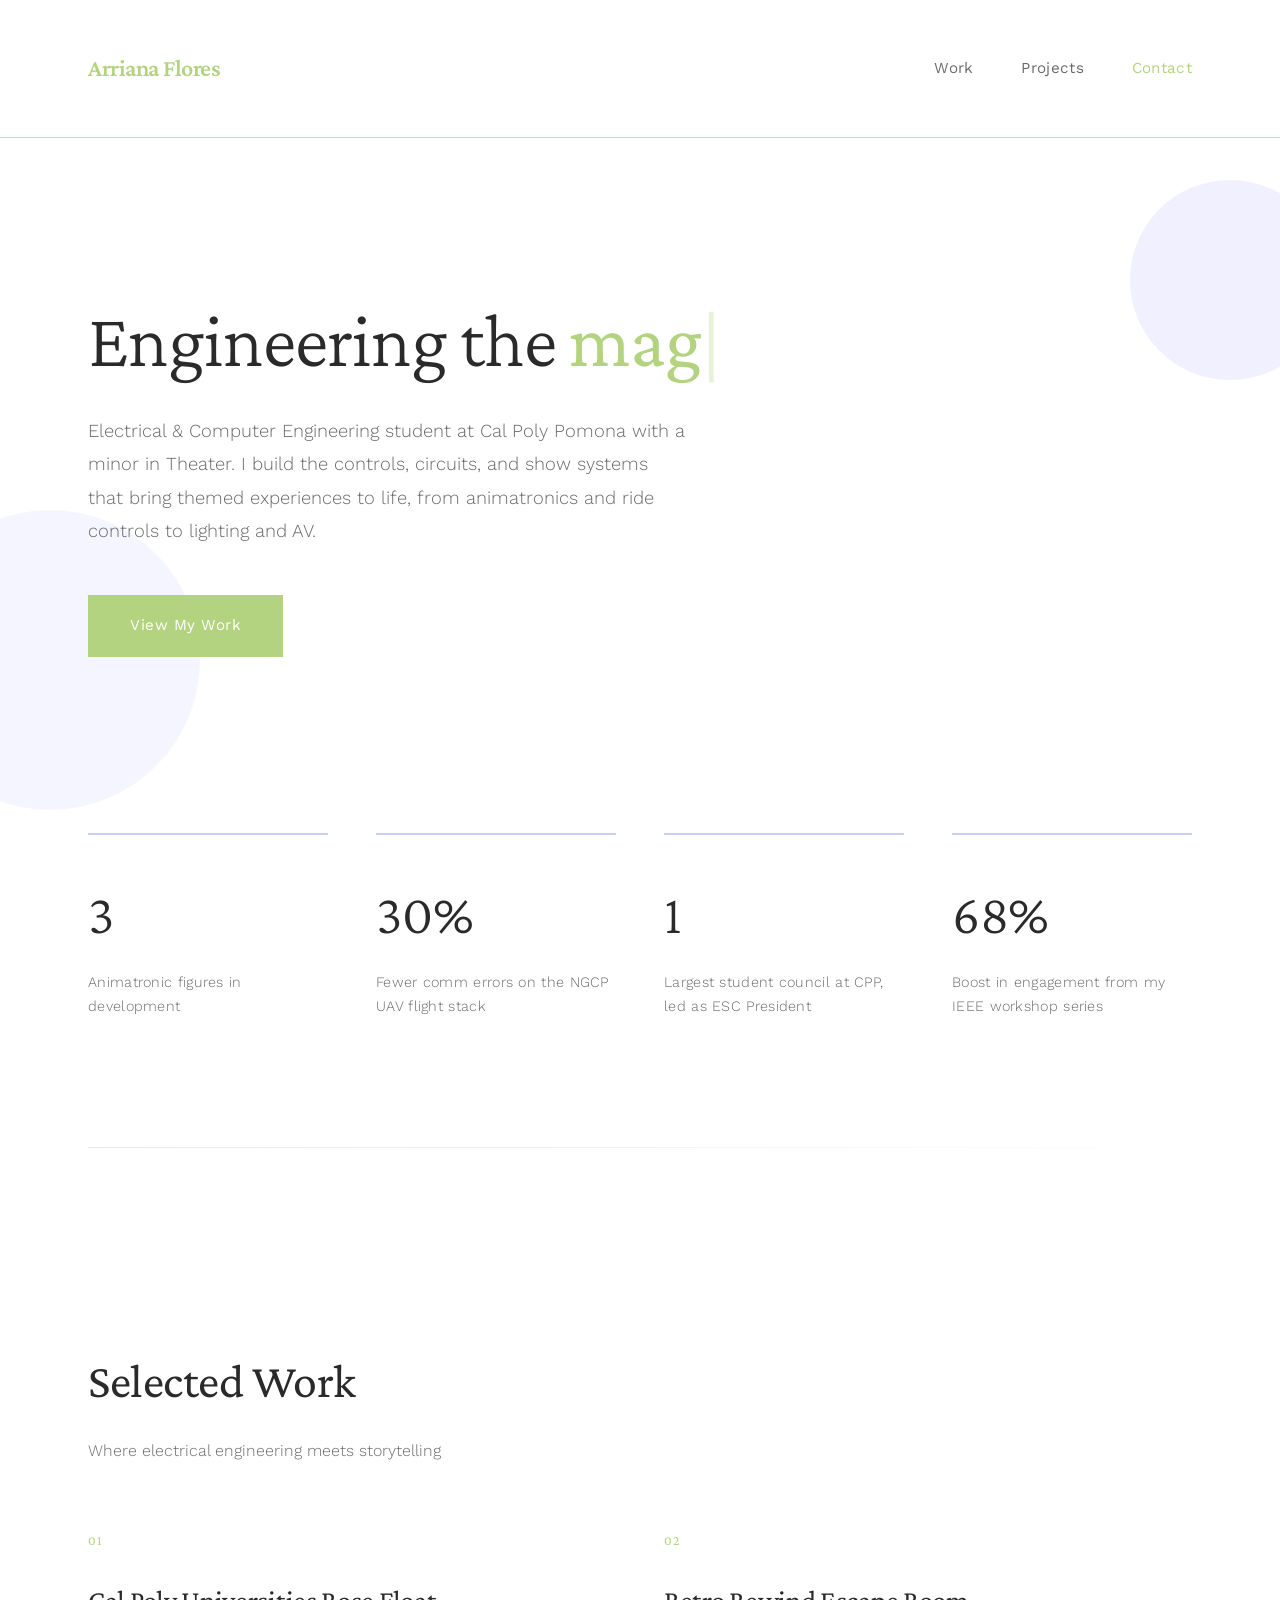
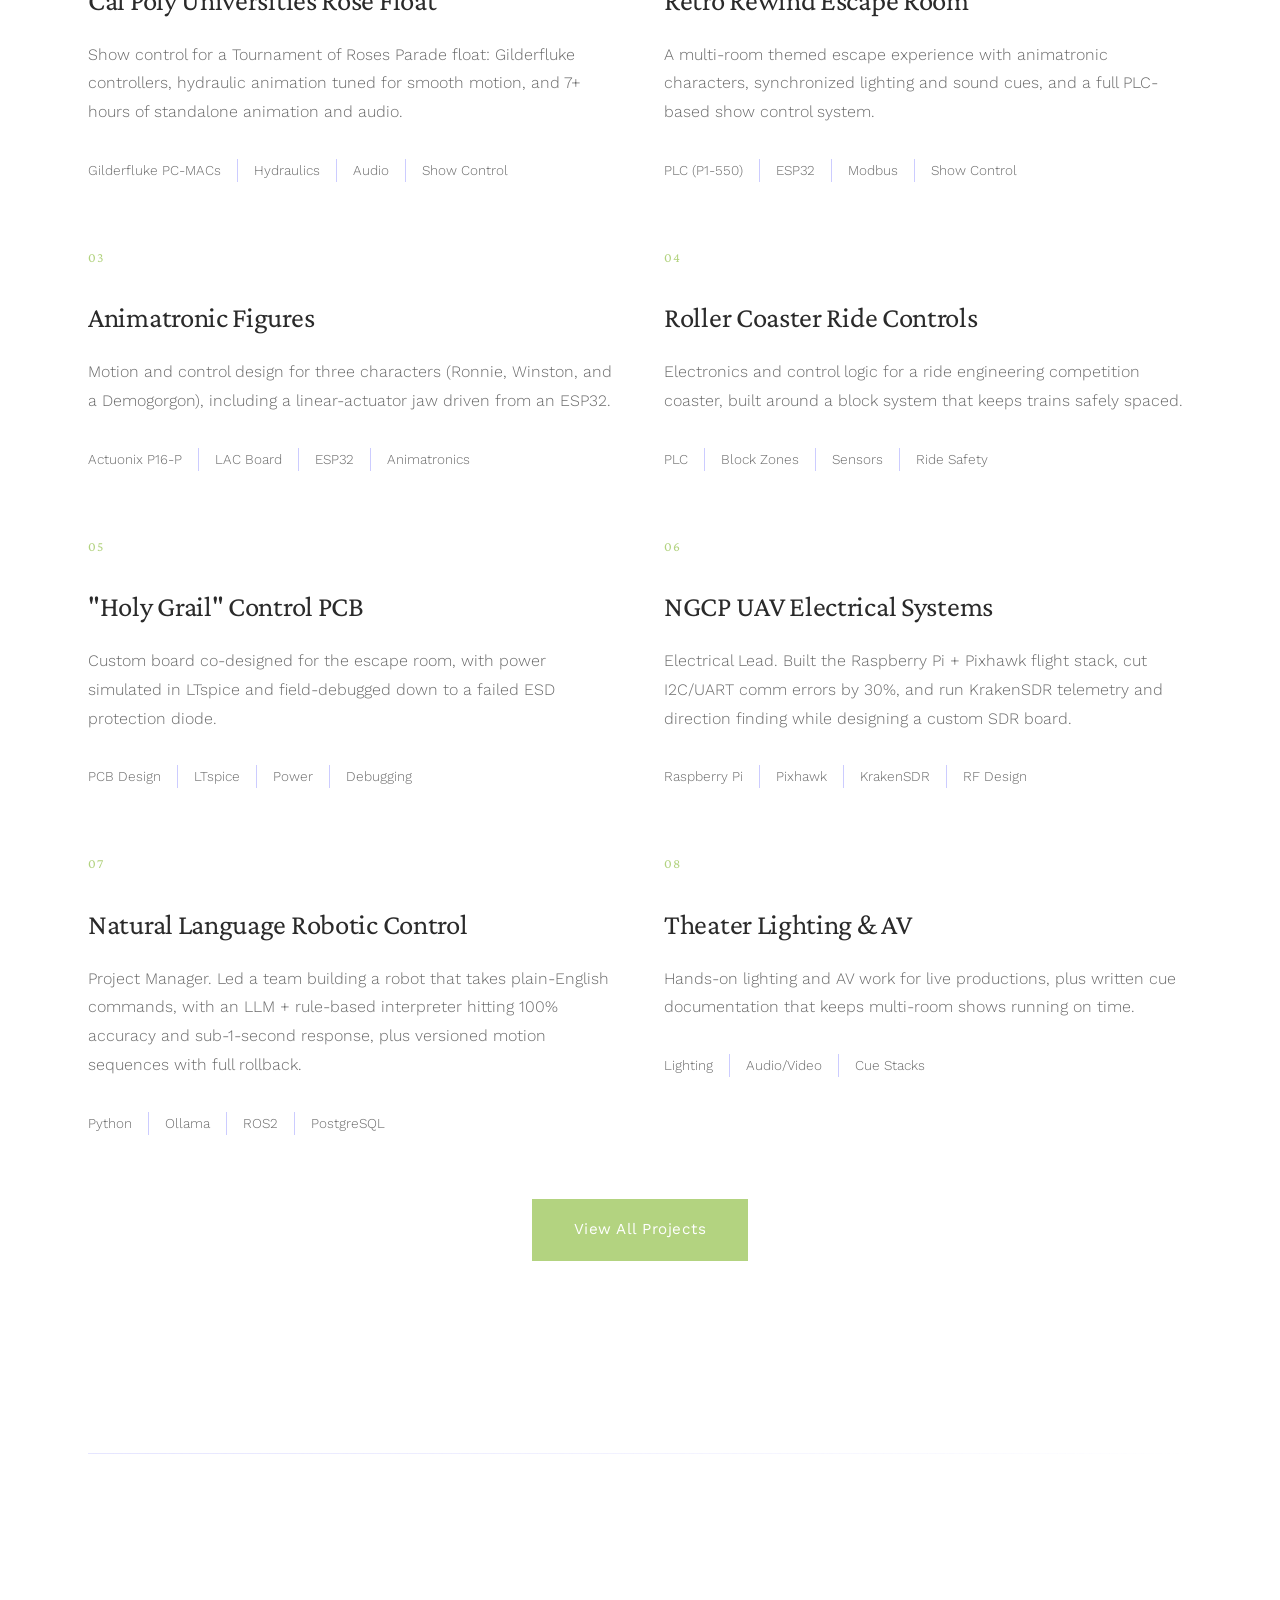
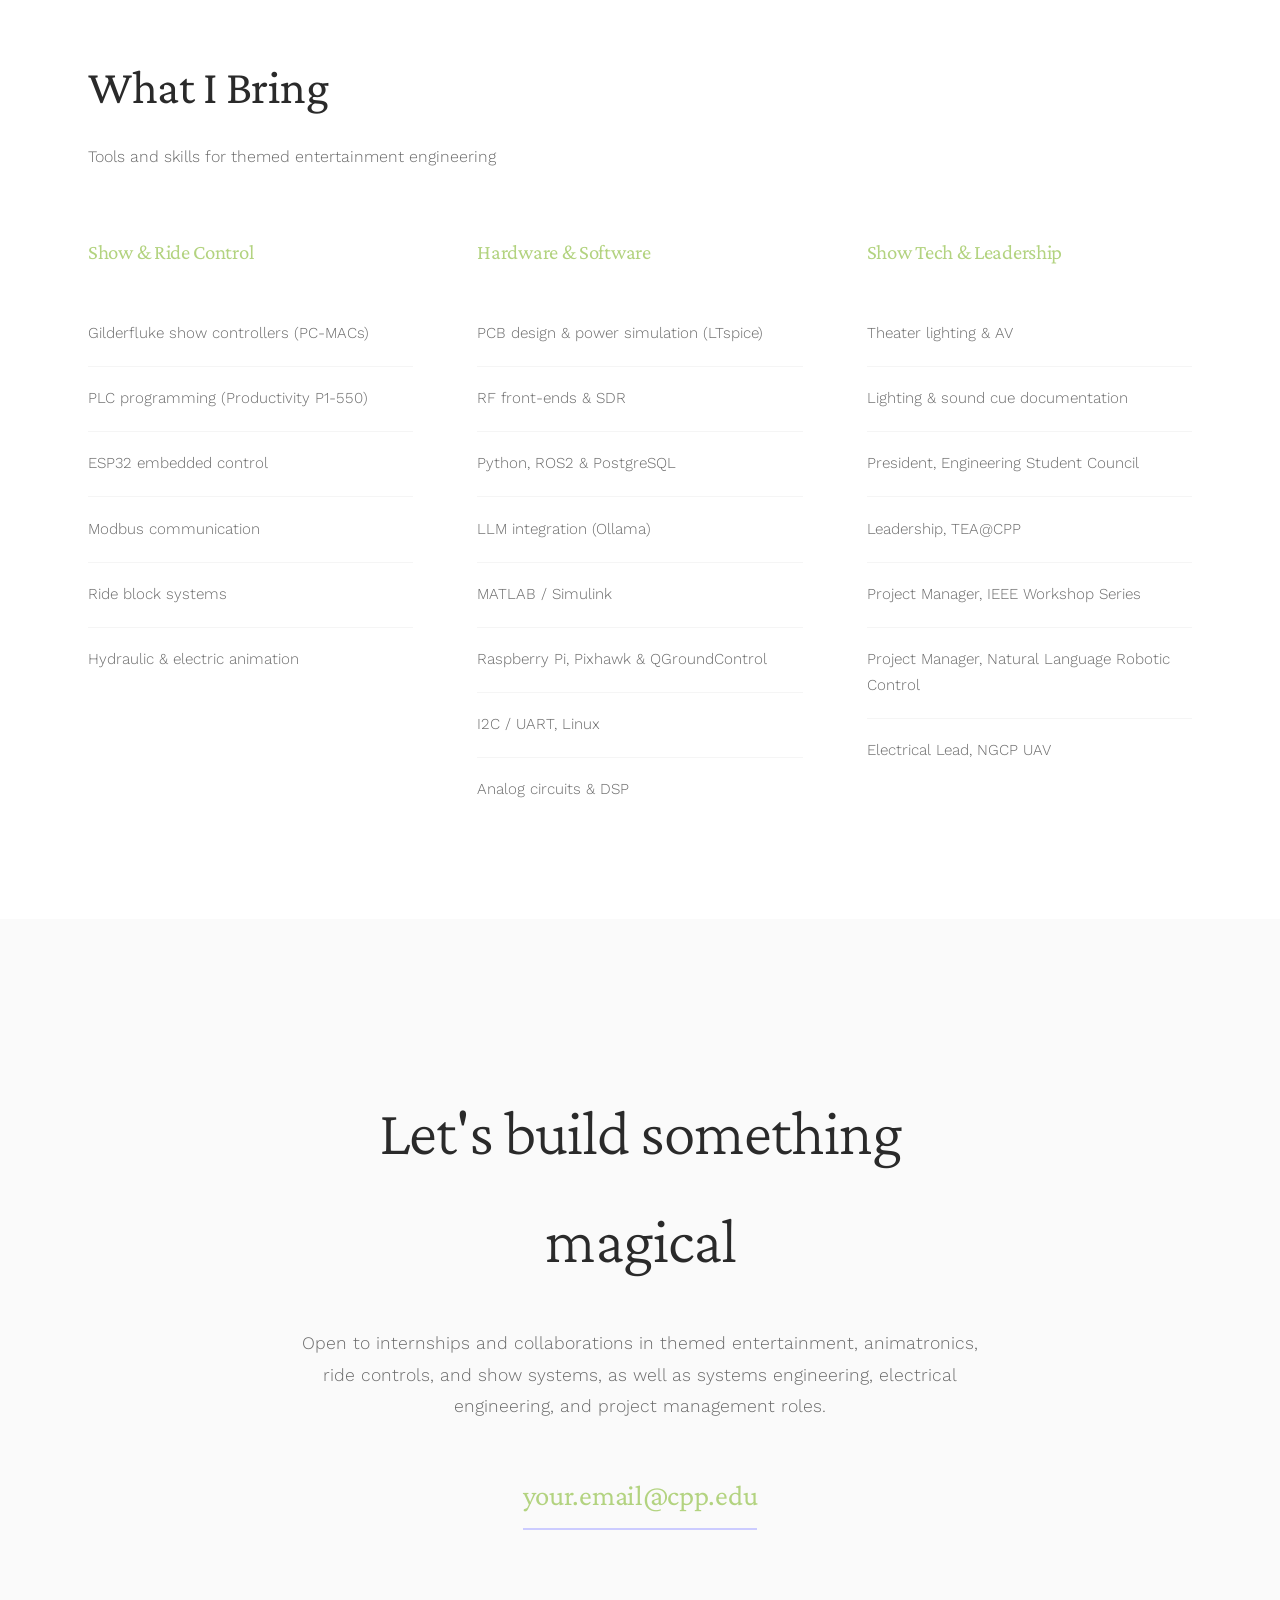
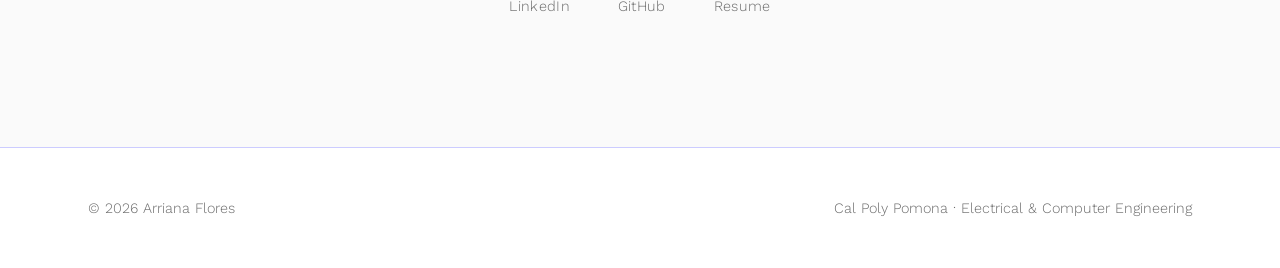
==== index.html @ 6a21db4c "Initial portfolio site" ====
<!DOCTYPE html>
<html lang="en">
<head>
    <meta charset="UTF-8">
    <meta name="viewport" content="width=device-width, initial-scale=1.0">
    <title>Arriana Flores | Themed Entertainment Engineering</title>
    <link rel="preconnect" href="https://fonts.googleapis.com">
    <link rel="preconnect" href="https://fonts.gstatic.com" crossorigin>
    <link href="https://fonts.googleapis.com/css2?family=Crimson+Pro:wght@300;400;600&family=Work+Sans:wght@300;400;500&display=swap" rel="stylesheet">
    <style>
        :root {
            --green: #B3D380;
            --periwinkle: #CCCCFF;
            --white: #FFFFFF;
            --off-white: #FAFAFA;
            --light-gray: #F5F5F5;
            --text-dark: #2A2A2A;
            --text-light: #6A6A6A;
        }

        * {
            margin: 0;
            padding: 0;
            box-sizing: border-box;
        }

        body {
            font-family: 'Work Sans', sans-serif;
            background: var(--white);
            color: var(--text-dark);
            line-height: 1.7;
            overflow-x: hidden;
        }

        .container {
            max-width: 1200px;
            margin: 0 auto;
            padding: 0 3rem;
        }

        /* Header */
        header {
            padding: 3rem 0;
            border-bottom: 1px solid var(--periwinkle);
            background: var(--white);
            position: sticky;
            top: 0;
            z-index: 100;
            animation: slideDown 0.6s ease-out;
        }

        @keyframes slideDown {
            from {
                opacity: 0;
                transform: translateY(-20px);
            }
            to {
                opacity: 1;
                transform: translateY(0);
            }
        }

        .header-content {
            display: flex;
            justify-content: space-between;
            align-items: center;
        }

        .logo {
            font-family: 'Crimson Pro', serif;
            font-size: 1.5rem;
            font-weight: 600;
            color: var(--green);
            letter-spacing: -0.5px;
        }

        nav ul {
            display: flex;
            gap: 3rem;
            list-style: none;
        }

        nav a {
            color: var(--text-light);
            text-decoration: none;
            font-size: 0.95rem;
            font-weight: 400;
            transition: color 0.3s ease;
            letter-spacing: 0.3px;
        }

        nav a:hover,
        nav a.active {
            color: var(--green);
        }

        /* Hero Section */
        .hero {
            padding: 10rem 0 8rem;
            animation: fadeIn 0.8s ease-out 0.2s backwards;
        }

        @keyframes fadeIn {
            from {
                opacity: 0;
                transform: translateY(30px);
            }
            to {
                opacity: 1;
                transform: translateY(0);
            }
        }

        .hero-content {
            max-width: 800px;
        }

        .hero h1 {
            font-family: 'Crimson Pro', serif;
            font-size: clamp(3rem, 6vw, 5rem);
            font-weight: 300;
            line-height: 1.1;
            margin-bottom: 2rem;
            color: var(--text-dark);
            letter-spacing: -1px;
        }

        .hero h1 .accent {
            color: var(--green);
            font-weight: 400;
        }

        .hero p {
            font-size: 1.15rem;
            color: var(--text-light);
            margin-bottom: 3rem;
            font-weight: 300;
            max-width: 600px;
            line-height: 1.8;
        }

        .cta-button {
            display: inline-block;
            padding: 1rem 2.5rem;
            background: var(--green);
            color: var(--white);
            text-decoration: none;
            font-size: 0.95rem;
            font-weight: 400;
            letter-spacing: 0.5px;
            transition: all 0.3s ease;
            border: 2px solid var(--green);
        }

        .cta-button:hover {
            background: var(--white);
            color: var(--green);
            transform: translateY(-2px);
        }

        /* Divider */
        .divider {
            height: 1px;
            background: linear-gradient(90deg, var(--periwinkle), transparent);
            margin: 6rem 0;
            opacity: 0.5;
        }

        /* Section */
        .section {
            padding: 6rem 0;
        }

        .section-header {
            margin-bottom: 4rem;
            opacity: 0;
            transform: translateY(20px);
            transition: all 0.6s ease;
        }

        .section-header.visible {
            opacity: 1;
            transform: translateY(0);
        }

        .section-title {
            font-family: 'Crimson Pro', serif;
            font-size: clamp(2rem, 4vw, 3rem);
            font-weight: 400;
            color: var(--text-dark);
            margin-bottom: 1rem;
            letter-spacing: -0.5px;
        }

        .section-subtitle {
            font-size: 1rem;
            color: var(--text-light);
            font-weight: 300;
        }

        /* Stats */
        .stats-grid {
            display: grid;
            grid-template-columns: repeat(auto-fit, minmax(200px, 1fr));
            gap: 3rem;
            margin-top: 3rem;
        }

        .stat-item {
            text-align: left;
            padding: 2rem 0;
            border-top: 2px solid var(--periwinkle);
            opacity: 0;
            transform: translateY(20px);
            transition: all 0.6s ease;
        }

        .stat-item.visible {
            opacity: 1;
            transform: translateY(0);
        }

        .stat-item:hover .stat-number {
            color: var(--green);
        }

        .stat-number {
            font-family: 'Crimson Pro', serif;
            font-size: 3.5rem;
            font-weight: 300;
            color: var(--text-dark);
            margin-bottom: 0.5rem;
            transition: color 0.3s ease;
        }

        .stat-label {
            font-size: 0.9rem;
            color: var(--text-light);
            font-weight: 300;
            letter-spacing: 0.3px;
        }

        /* Projects */
        .projects-grid {
            display: grid;
            grid-template-columns: repeat(auto-fit, minmax(350px, 1fr));
            gap: 4rem 3rem;
            margin-top: 4rem;
        }

        .project-card {
            opacity: 0;
            transform: translateY(20px);
            transition: all 0.6s ease;
            cursor: pointer;
        }

        .project-card.visible {
            opacity: 1;
            transform: translateY(0);
        }

        .project-number {
            font-family: 'Crimson Pro', serif;
            font-size: 0.85rem;
            color: var(--green);
            margin-bottom: 1.5rem;
            font-weight: 400;
            letter-spacing: 1px;
        }

        .project-card h3 {
            font-family: 'Crimson Pro', serif;
            font-size: 1.8rem;
            font-weight: 400;
            margin-bottom: 1rem;
            color: var(--text-dark);
            letter-spacing: -0.3px;
            transition: color 0.3s ease;
        }

        .project-card:hover h3 {
            color: var(--green);
        }

        .project-card p {
            color: var(--text-light);
            margin-bottom: 2rem;
            font-weight: 300;
            line-height: 1.8;
        }

        .tech-stack {
            display: flex;
            flex-wrap: wrap;
            gap: 1rem;
        }

        .tech-tag {
            font-size: 0.85rem;
            color: var(--text-light);
            font-weight: 300;
            padding-right: 1rem;
            border-right: 1px solid var(--periwinkle);
        }

        .tech-tag:last-child {
            border-right: none;
            padding-right: 0;
        }

        /* Skills */
        .skills-grid {
            display: grid;
            grid-template-columns: repeat(auto-fit, minmax(280px, 1fr));
            gap: 4rem;
            margin-top: 4rem;
        }

        .skill-category {
            opacity: 0;
            transform: translateY(20px);
            transition: all 0.6s ease;
        }

        .skill-category.visible {
            opacity: 1;
            transform: translateY(0);
        }

        .skill-category h3 {
            font-family: 'Crimson Pro', serif;
            font-size: 1.3rem;
            font-weight: 400;
            margin-bottom: 2rem;
            color: var(--green);
            letter-spacing: -0.3px;
        }

        .skill-list {
            list-style: none;
        }

        .skill-list li {
            padding: 1.2rem 0;
            border-bottom: 1px solid var(--light-gray);
            color: var(--text-light);
            font-weight: 300;
            font-size: 0.95rem;
            transition: all 0.3s ease;
            cursor: pointer;
        }

        .skill-list li:hover {
            color: var(--text-dark);
            padding-left: 10px;
        }

        .skill-list li:last-child {
            border-bottom: none;
        }

        /* Contact */
        .contact-section {
            padding: 10rem 0 8rem;
            background: var(--off-white);
        }

        .contact-content {
            max-width: 700px;
            margin: 0 auto;
            text-align: center;
        }

        .contact-section h2 {
            font-family: 'Crimson Pro', serif;
            font-size: clamp(2.5rem, 5vw, 4rem);
            font-weight: 300;
            margin-bottom: 2rem;
            color: var(--text-dark);
            letter-spacing: -1px;
        }

        .contact-section p {
            font-size: 1.1rem;
            color: var(--text-light);
            margin-bottom: 3rem;
            font-weight: 300;
            line-height: 1.8;
        }

        .contact-email {
            display: inline-block;
            font-family: 'Crimson Pro', serif;
            font-size: 1.8rem;
            color: var(--green);
            text-decoration: none;
            border-bottom: 2px solid var(--periwinkle);
            padding-bottom: 0.5rem;
            transition: all 0.3s ease;
            font-weight: 400;
            letter-spacing: -0.3px;
            cursor: pointer;
        }

        .contact-email:hover {
            border-bottom-color: var(--green);
        }

        .contact-links {
            margin-top: 4rem;
            display: flex;
            justify-content: center;
            gap: 3rem;
            flex-wrap: wrap;
        }

        .contact-link {
            color: var(--text-light);
            text-decoration: none;
            font-size: 0.9rem;
            transition: color 0.3s ease;
            font-weight: 300;
            letter-spacing: 0.3px;
        }

        .contact-link:hover {
            color: var(--green);
        }

        /* Footer */
        footer {
            padding: 3rem 0;
            border-top: 1px solid var(--periwinkle);
            background: var(--white);
        }

        .footer-content {
            display: flex;
            justify-content: space-between;
            align-items: center;
            font-size: 0.9rem;
            color: var(--text-light);
            font-weight: 300;
        }

        /* Accent elements */
        .accent-block {
            position: fixed;
            top: 20%;
            right: -50px;
            width: 200px;
            height: 200px;
            background: var(--periwinkle);
            opacity: 0.3;
            border-radius: 50%;
            z-index: -1;
            animation: float 6s ease-in-out infinite;
        }

        @keyframes float {
            0%, 100% {
                transform: translateY(0) scale(1);
            }
            50% {
                transform: translateY(-20px) scale(1.05);
            }
        }

        .accent-block-2 {
            position: fixed;
            bottom: 10%;
            left: -100px;
            width: 300px;
            height: 300px;
            background: var(--periwinkle);
            opacity: 0.2;
            border-radius: 50%;
            z-index: -1;
            animation: float 8s ease-in-out infinite;
            animation-delay: 1s;
        }

        /* Cursor trail */
        .cursor-trail {
            position: fixed;
            width: 8px;
            height: 8px;
            background: var(--green);
            border-radius: 50%;
            pointer-events: none;
            opacity: 0;
            z-index: 9999;
            transition: opacity 0.3s;
        }

        /* Responsive */
        @media (max-width: 768px) {
            .container {
                padding: 0 1.5rem;
            }

            .header-content {
                flex-direction: column;
                gap: 1.5rem;
                align-items: flex-start;
            }

            nav ul {
                flex-direction: column;
                gap: 1rem;
            }

            .hero {
                padding: 6rem 0 4rem;
            }

            .section {
                padding: 4rem 0;
            }

            .projects-grid {
                grid-template-columns: 1fr;
                gap: 3rem;
            }

            .stats-grid {
                gap: 2rem;
            }

            .contact-section {
                padding: 6rem 0 5rem;
            }

            .footer-content {
                flex-direction: column;
                gap: 1rem;
                text-align: center;
            }
        }
    </style>
</head>
<body>
    <div class="accent-block"></div>
    <div class="accent-block-2"></div>

    <header>
        <div class="container">
            <div class="header-content">
                <div class="logo">Arriana Flores</div>
                <nav>
                    <ul>
                        <li><a href="#work">Work</a></li>
                        <li><a href="projects.html">Projects</a></li>
                        <li><a href="#contact">Contact</a></li>
                    </ul>
                </nav>
            </div>
        </div>
    </header>

    <main>
        <section class="hero">
            <div class="container">
                <div class="hero-content">
                    <h1>Engineering the <span class="accent">magic</span> behind the show</h1>
                    <p>Electrical &amp; Computer Engineering student at Cal Poly Pomona with a minor in Theater. I build the controls, circuits, and show systems that bring themed experiences to life, from animatronics and ride controls to lighting and AV.</p>
                    <a href="#work" class="cta-button">View My Work</a>
                </div>
            </div>
        </section>

        <div class="container">
            <div class="stats-grid">
                <div class="stat-item">
                    <div class="stat-number" data-target="3">3</div>
                    <div class="stat-label">Animatronic figures in development</div>
                </div>
                <div class="stat-item">
                    <div class="stat-number" data-target="30" data-suffix="%">30%</div>
                    <div class="stat-label">Fewer comm errors on the NGCP UAV flight stack</div>
                </div>
                <div class="stat-item">
                    <div class="stat-number" data-target="1">1</div>
                    <div class="stat-label">Largest student council at CPP, led as ESC President</div>
                </div>
                <div class="stat-item">
                    <div class="stat-number" data-target="68" data-suffix="%">68%</div>
                    <div class="stat-label">Boost in engagement from my IEEE workshop series</div>
                </div>
            </div>
        </div>

        <div class="container">
            <div class="divider"></div>
        </div>

        <section id="work" class="section">
            <div class="container">
                <div class="section-header">
                    <h2 class="section-title">Selected Work</h2>
                    <p class="section-subtitle">Where electrical engineering meets storytelling</p>
                </div>

                <div class="projects-grid">
                    <div class="project-card">
                        <div class="project-number">01</div>
                        <h3>Cal Poly Universities Rose Float</h3>
                        <p>Show control for a Tournament of Roses Parade float: Gilderfluke controllers, hydraulic animation tuned for smooth motion, and 7+ hours of standalone animation and audio.</p>
                        <div class="tech-stack">
                            <span class="tech-tag">Gilderfluke PC-MACs</span>
                            <span class="tech-tag">Hydraulics</span>
                            <span class="tech-tag">Audio</span>
                            <span class="tech-tag">Show Control</span>
                        </div>
                    </div>

                    <div class="project-card">
                        <div class="project-number">02</div>
                        <h3>Retro Rewind Escape Room</h3>
                        <p>A multi-room themed escape experience with animatronic characters, synchronized lighting and sound cues, and a full PLC-based show control system.</p>
                        <div class="tech-stack">
                            <span class="tech-tag">PLC (P1-550)</span>
                            <span class="tech-tag">ESP32</span>
                            <span class="tech-tag">Modbus</span>
                            <span class="tech-tag">Show Control</span>
                        </div>
                    </div>

                    <div class="project-card">
                        <div class="project-number">03</div>
                        <h3>Animatronic Figures</h3>
                        <p>Motion and control design for three characters (Ronnie, Winston, and a Demogorgon), including a linear-actuator jaw driven from an ESP32.</p>
                        <div class="tech-stack">
                            <span class="tech-tag">Actuonix P16-P</span>
                            <span class="tech-tag">LAC Board</span>
                            <span class="tech-tag">ESP32</span>
                            <span class="tech-tag">Animatronics</span>
                        </div>
                    </div>

                    <div class="project-card">
                        <div class="project-number">04</div>
                        <h3>Roller Coaster Ride Controls</h3>
                        <p>Electronics and control logic for a ride engineering competition coaster, built around a block system that keeps trains safely spaced.</p>
                        <div class="tech-stack">
                            <span class="tech-tag">PLC</span>
                            <span class="tech-tag">Block Zones</span>
                            <span class="tech-tag">Sensors</span>
                            <span class="tech-tag">Ride Safety</span>
                        </div>
                    </div>

                    <div class="project-card">
                        <div class="project-number">05</div>
                        <h3>"Holy Grail" Control PCB</h3>
                        <p>Custom board co-designed for the escape room, with power simulated in LTspice and field-debugged down to a failed ESD protection diode.</p>
                        <div class="tech-stack">
                            <span class="tech-tag">PCB Design</span>
                            <span class="tech-tag">LTspice</span>
                            <span class="tech-tag">Power</span>
                            <span class="tech-tag">Debugging</span>
                        </div>
                    </div>

                    <div class="project-card">
                        <div class="project-number">06</div>
                        <h3>NGCP UAV Electrical Systems</h3>
                        <p>Electrical Lead. Built the Raspberry Pi + Pixhawk flight stack, cut I2C/UART comm errors by 30%, and run KrakenSDR telemetry and direction finding while designing a custom SDR board.</p>
                        <div class="tech-stack">
                            <span class="tech-tag">Raspberry Pi</span>
                            <span class="tech-tag">Pixhawk</span>
                            <span class="tech-tag">KrakenSDR</span>
                            <span class="tech-tag">RF Design</span>
                        </div>
                    </div>

                    <div class="project-card">
                        <div class="project-number">07</div>
                        <h3>Natural Language Robotic Control</h3>
                        <p>Project Manager. Led a team building a robot that takes plain-English commands, with an LLM + rule-based interpreter hitting 100% accuracy and sub-1-second response, plus versioned motion sequences with full rollback.</p>
                        <div class="tech-stack">
                            <span class="tech-tag">Python</span>
                            <span class="tech-tag">Ollama</span>
                            <span class="tech-tag">ROS2</span>
                            <span class="tech-tag">PostgreSQL</span>
                        </div>
                    </div>

                    <div class="project-card">
                        <div class="project-number">08</div>
                        <h3>Theater Lighting &amp; AV</h3>
                        <p>Hands-on lighting and AV work for live productions, plus written cue documentation that keeps multi-room shows running on time.</p>
                        <div class="tech-stack">
                            <span class="tech-tag">Lighting</span>
                            <span class="tech-tag">Audio/Video</span>
                            <span class="tech-tag">Cue Stacks</span>
                        </div>
                    </div>
                </div>

                <div style="text-align: center; margin-top: 4rem;">
                    <a href="projects.html" class="cta-button">View All Projects</a>
                </div>
            </div>
        </section>

        <div class="container">
            <div class="divider"></div>
        </div>

        <section id="expertise" class="section">
            <div class="container">
                <div class="section-header">
                    <h2 class="section-title">What I Bring</h2>
                    <p class="section-subtitle">Tools and skills for themed entertainment engineering</p>
                </div>

                <div class="skills-grid">
                    <div class="skill-category">
                        <h3>Show &amp; Ride Control</h3>
                        <ul class="skill-list">
                            <li>Gilderfluke show controllers (PC-MACs)</li>
                            <li>PLC programming (Productivity P1-550)</li>
                            <li>ESP32 embedded control</li>
                            <li>Modbus communication</li>
                            <li>Ride block systems</li>
                            <li>Hydraulic &amp; electric animation</li>
                        </ul>
                    </div>

                    <div class="skill-category">
                        <h3>Hardware &amp; Software</h3>
                        <ul class="skill-list">
                            <li>PCB design &amp; power simulation (LTspice)</li>
                            <li>RF front-ends &amp; SDR</li>
                            <li>Python, ROS2 &amp; PostgreSQL</li>
                            <li>LLM integration (Ollama)</li>
                            <li>MATLAB / Simulink</li>
                            <li>Raspberry Pi, Pixhawk &amp; QGroundControl</li>
                            <li>I2C / UART, Linux</li>
                            <li>Analog circuits &amp; DSP</li>
                        </ul>
                    </div>

                    <div class="skill-category">
                        <h3>Show Tech &amp; Leadership</h3>
                        <ul class="skill-list">
                            <li>Theater lighting &amp; AV</li>
                            <li>Lighting &amp; sound cue documentation</li>
                            <li>President, Engineering Student Council</li>
                            <li>Leadership, TEA@CPP</li>
                            <li>Project Manager, IEEE Workshop Series</li>
                            <li>Project Manager, Natural Language Robotic Control</li>
                            <li>Electrical Lead, NGCP UAV</li>
                        </ul>
                    </div>
                </div>
            </div>
        </section>

        <section id="contact" class="contact-section">
            <div class="contact-content">
                <h2>Let's build something magical</h2>
                <p>Open to internships and collaborations in themed entertainment, animatronics, ride controls, and show systems, as well as systems engineering, electrical engineering, and project management roles.</p>
                <a href="mailto:your.email@cpp.edu" class="contact-email">your.email@cpp.edu</a>
                <div class="contact-links">
                    <a href="https://linkedin.com/in/yourusername" class="contact-link">LinkedIn</a>
                    <a href="https://github.com/yourusername" class="contact-link">GitHub</a>
                    <a href="#" class="contact-link">Resume</a>
                </div>
            </div>
        </section>
    </main>

    <footer>
        <div class="container">
            <div class="footer-content">
                <p>© 2026 Arriana Flores</p>
                <p>Cal Poly Pomona · Electrical &amp; Computer Engineering</p>
            </div>
        </div>
    </footer>

    <script>
        // ========== SMOOTH SCROLLING ==========
        const navLinks = document.querySelectorAll('nav a');

        document.querySelectorAll('a[href^="#"]').forEach(anchor => {
            anchor.addEventListener('click', function (e) {
                const target = document.querySelector(this.getAttribute('href'));
                if (target) {
                    e.preventDefault();
                    target.scrollIntoView({ behavior: 'smooth', block: 'start' });
                }
            });
        });

        // ========== ACTIVE SECTION HIGHLIGHTING ==========
        const sections = document.querySelectorAll('section[id]');

        const highlightNav = () => {
            const scrollY = window.pageYOffset;
            sections.forEach(section => {
                const sectionTop = section.offsetTop - 200;
                const sectionId = section.getAttribute('id');
                if (scrollY > sectionTop && scrollY <= sectionTop + section.offsetHeight) {
                    navLinks.forEach(link => {
                        link.classList.toggle('active', link.getAttribute('href') === `#${sectionId}`);
                    });
                }
            });
        };

        window.addEventListener('scroll', highlightNav);

        // ========== SCROLL ANIMATIONS ==========
        const observer = new IntersectionObserver((entries) => {
            entries.forEach(entry => {
                if (entry.isIntersecting) entry.target.classList.add('visible');
            });
        }, { threshold: 0.1, rootMargin: '0px 0px -50px 0px' });

        document.querySelectorAll('.section-header, .stat-item, .project-card, .skill-category').forEach(el => {
            observer.observe(el);
        });

        // ========== ANIMATED COUNTERS ==========
        const animateCounter = (element, target, duration = 1500) => {
            const suffix = element.getAttribute('data-suffix') || '';
            const start = performance.now();
            const step = (now) => {
                const progress = Math.min((now - start) / duration, 1);
                element.textContent = Math.floor(progress * target) + suffix;
                if (progress < 1) requestAnimationFrame(step);
                else element.textContent = target + suffix;
            };
            requestAnimationFrame(step);
        };

        const statsObserver = new IntersectionObserver((entries) => {
            entries.forEach(entry => {
                if (entry.isIntersecting && !entry.target.classList.contains('counted')) {
                    entry.target.classList.add('counted');
                    const number = entry.target.querySelector('.stat-number');
                    animateCounter(number, parseInt(number.getAttribute('data-target')));
                }
            });
        }, { threshold: 0.5 });

        document.querySelectorAll('.stat-item').forEach(stat => statsObserver.observe(stat));

        // ========== PARALLAX BACKGROUND CIRCLES ==========
        let ticking = false;
        window.addEventListener('scroll', () => {
            if (!ticking) {
                window.requestAnimationFrame(() => {
                    const scrolled = window.pageYOffset;
                    const accent1 = document.querySelector('.accent-block');
                    const accent2 = document.querySelector('.accent-block-2');
                    if (accent1) accent1.style.transform = `translateY(${scrolled * 0.3}px)`;
                    if (accent2) accent2.style.transform = `translateY(${-scrolled * 0.2}px)`;
                    ticking = false;
                });
                ticking = true;
            }
        });

        // ========== PROJECT CARD 3D TILT ==========
        document.querySelectorAll('.project-card').forEach(card => {
            card.addEventListener('mousemove', function (e) {
                const rect = this.getBoundingClientRect();
                const rotateX = (e.clientY - rect.top - rect.height / 2) / 20;
                const rotateY = (rect.width / 2 - (e.clientX - rect.left)) / 20;
                this.style.transform = `perspective(1000px) rotateX(${rotateX}deg) rotateY(${rotateY}deg) scale(1.02)`;
            });
            card.addEventListener('mouseleave', function () {
                this.style.transform = 'perspective(1000px) rotateX(0) rotateY(0) scale(1)';
            });
        });

        // ========== CURSOR TRAIL ==========
        const trails = [];
        const maxTrails = 10;

        for (let i = 0; i < maxTrails; i++) {
            const trail = document.createElement('div');
            trail.className = 'cursor-trail';
            document.body.appendChild(trail);
            trails.push(trail);
        }

        let currentTrail = 0;

        document.addEventListener('mousemove', (e) => {
            const trail = trails[currentTrail];
            trail.style.left = e.clientX - 4 + 'px';
            trail.style.top = e.clientY - 4 + 'px';
            trail.style.opacity = '0.6';
            setTimeout(() => { trail.style.opacity = '0'; }, 300);
            currentTrail = (currentTrail + 1) % maxTrails;
        });

        // ========== COPY EMAIL ==========
        const emailLink = document.querySelector('.contact-email');
        emailLink.addEventListener('click', (e) => {
            e.preventDefault();
            const email = emailLink.textContent;
            navigator.clipboard.writeText(email).then(() => {
                emailLink.textContent = 'Copied to clipboard!';
                setTimeout(() => { emailLink.textContent = email; }, 2000);
            }).catch(() => { window.location.href = 'mailto:' + email; });
        });

        // ========== TYPING EFFECT ==========
        const heroTitle = document.querySelector('.hero h1');
        const originalHTML = heroTitle.innerHTML;
        heroTitle.innerHTML = '';

        let charIndex = 0;
        let htmlBuffer = '';

        const typeWriter = () => {
            if (charIndex < originalHTML.length) {
                const char = originalHTML.charAt(charIndex);
                if (char === '<') {
                    const closeTag = originalHTML.indexOf('>', charIndex);
                    htmlBuffer += originalHTML.substring(charIndex, closeTag + 1);
                    charIndex = closeTag + 1;
                } else if (char === '&') {
                    const semi = originalHTML.indexOf(';', charIndex);
                    htmlBuffer += originalHTML.substring(charIndex, semi + 1);
                    charIndex = semi + 1;
                } else {
                    htmlBuffer += char;
                    charIndex++;
                }
                heroTitle.innerHTML = htmlBuffer + '<span style="opacity: 0.3;">|</span>';
                setTimeout(typeWriter, 50);
            } else {
                heroTitle.innerHTML = originalHTML;
            }
        };

        setTimeout(typeWriter, 800);
    </script>
</body>
</html>
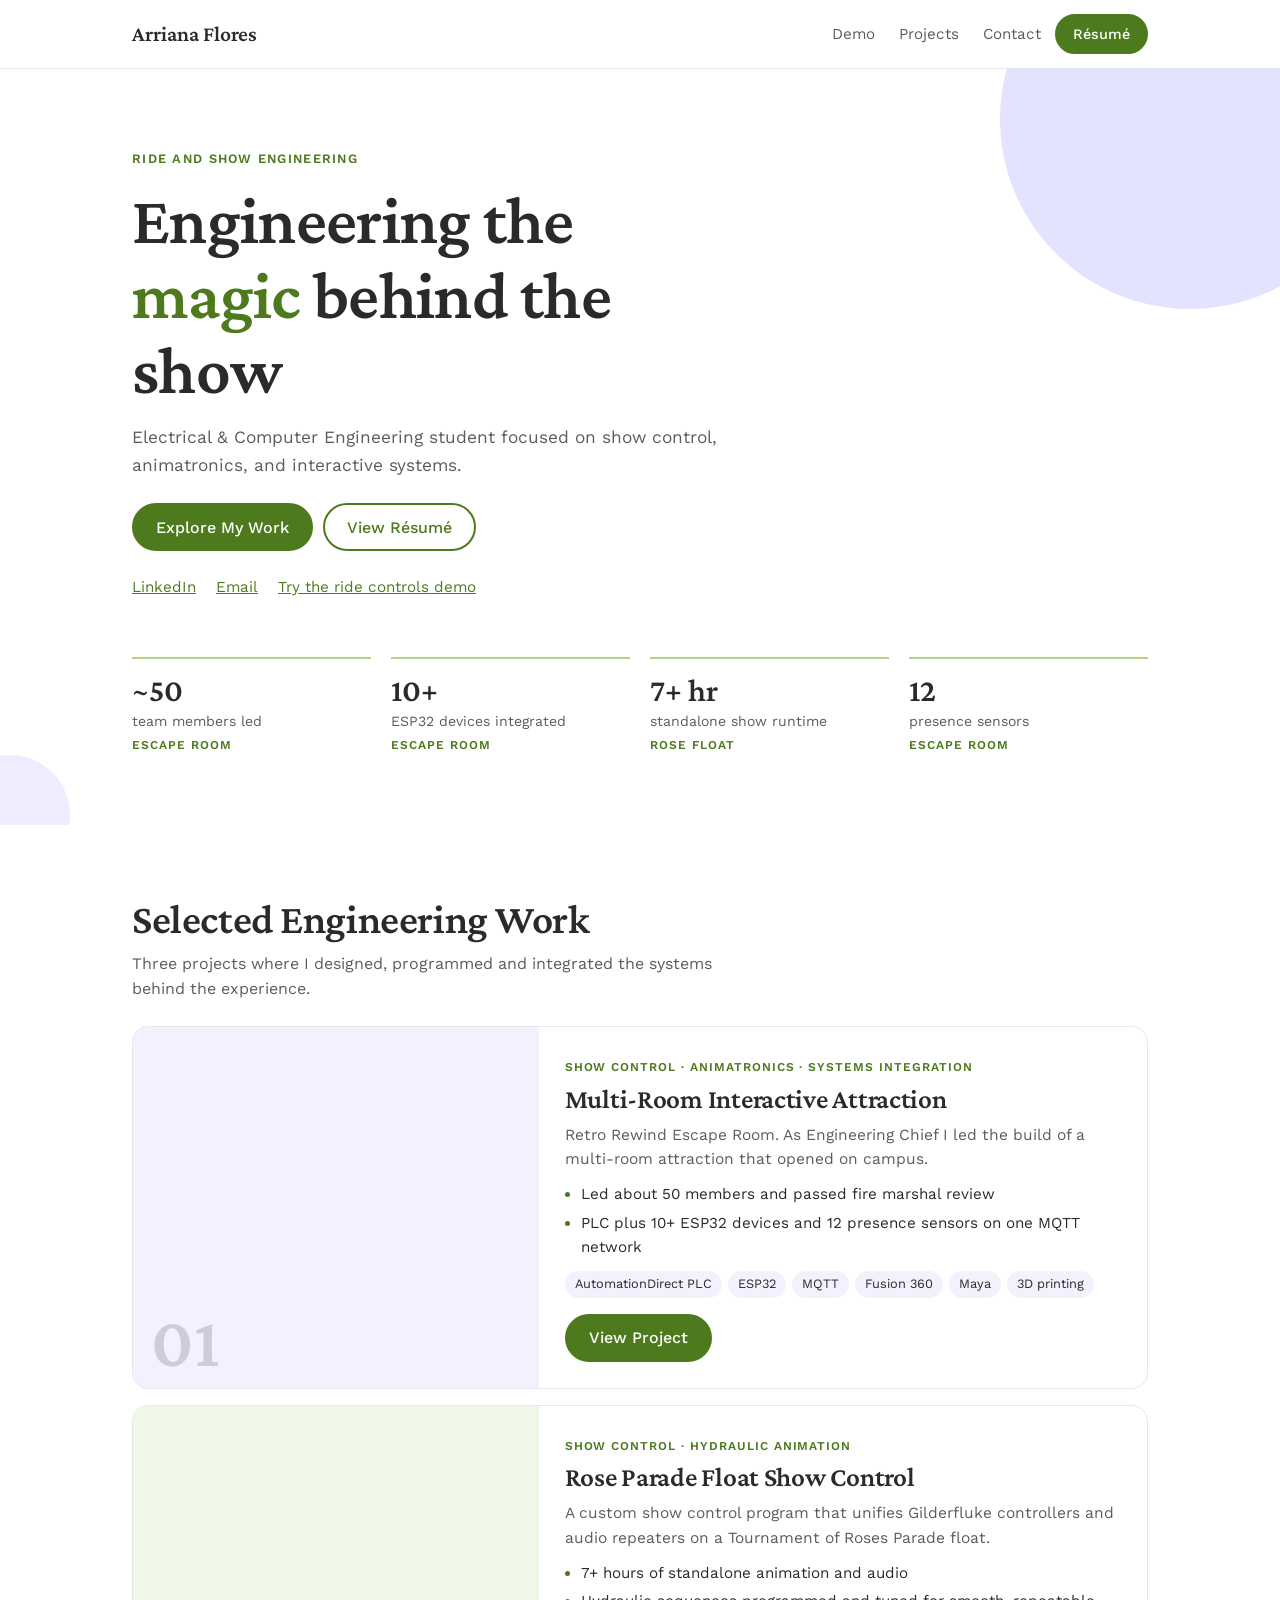
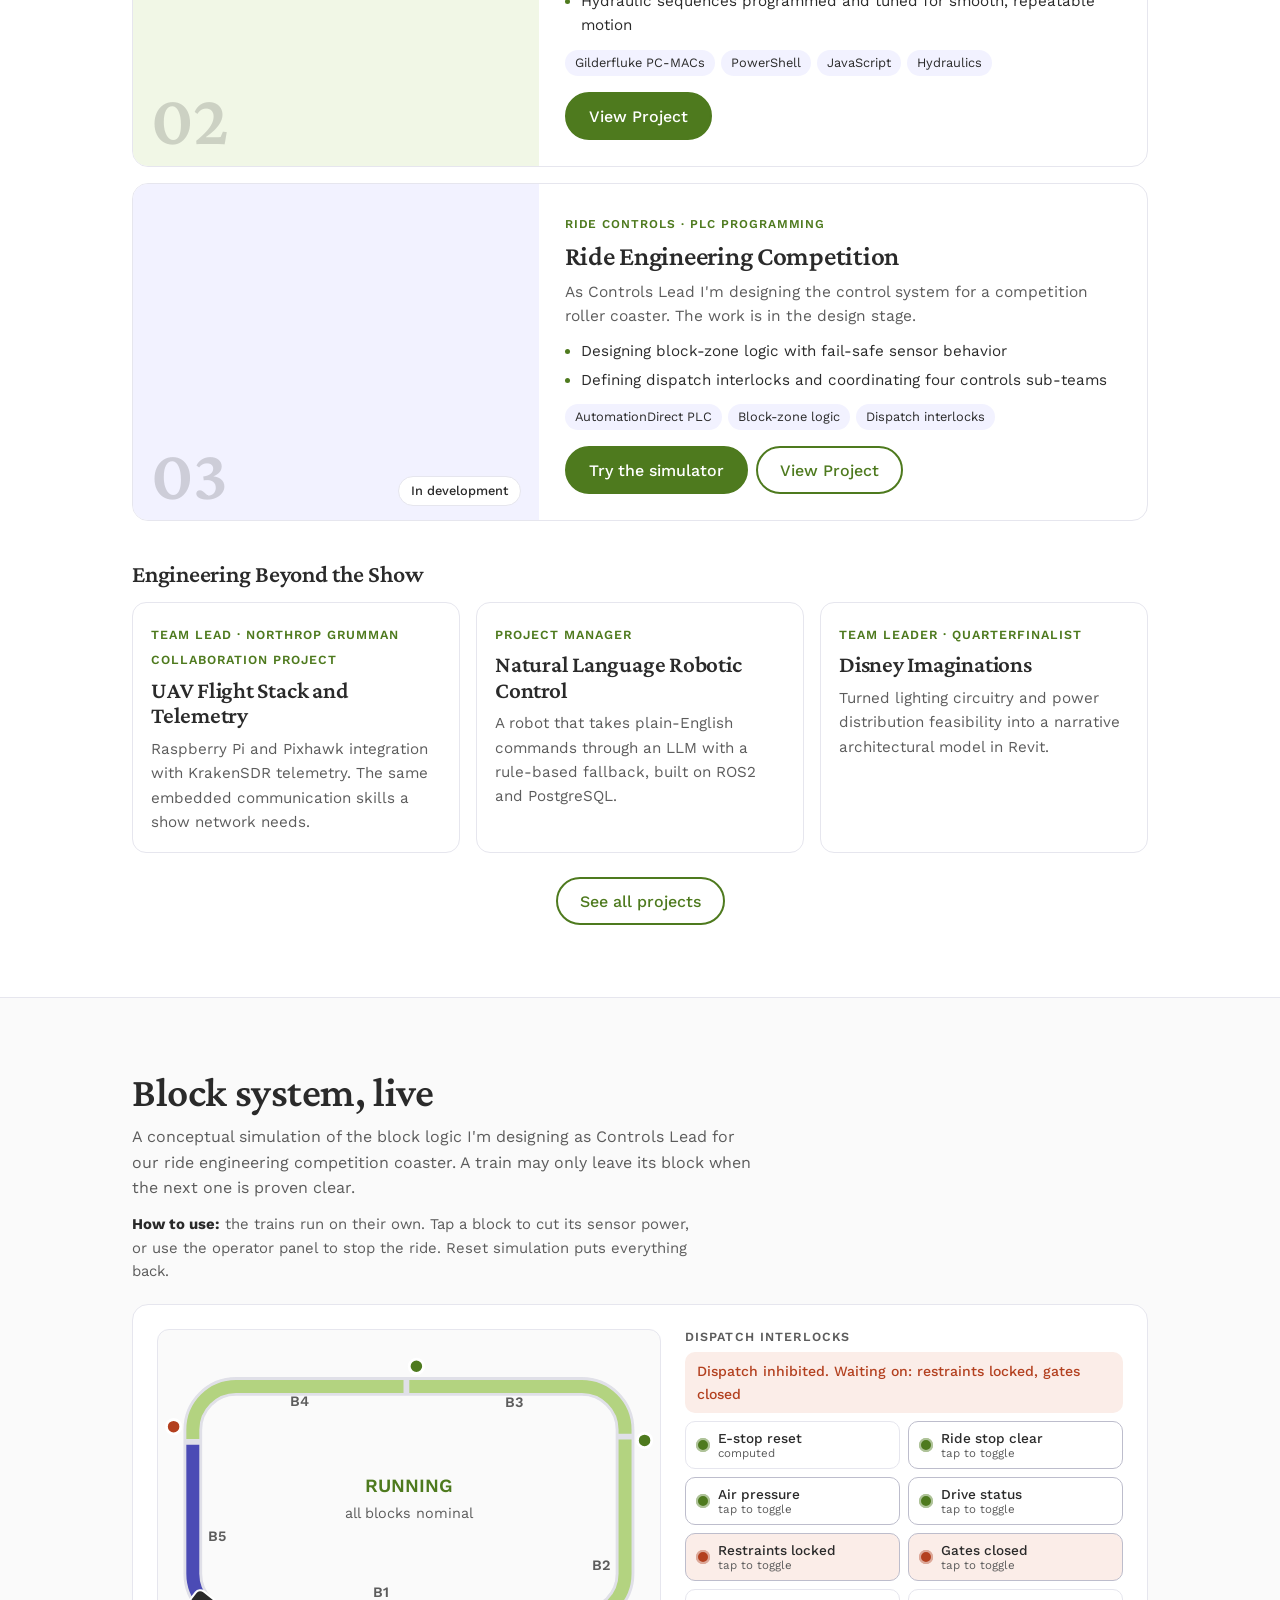
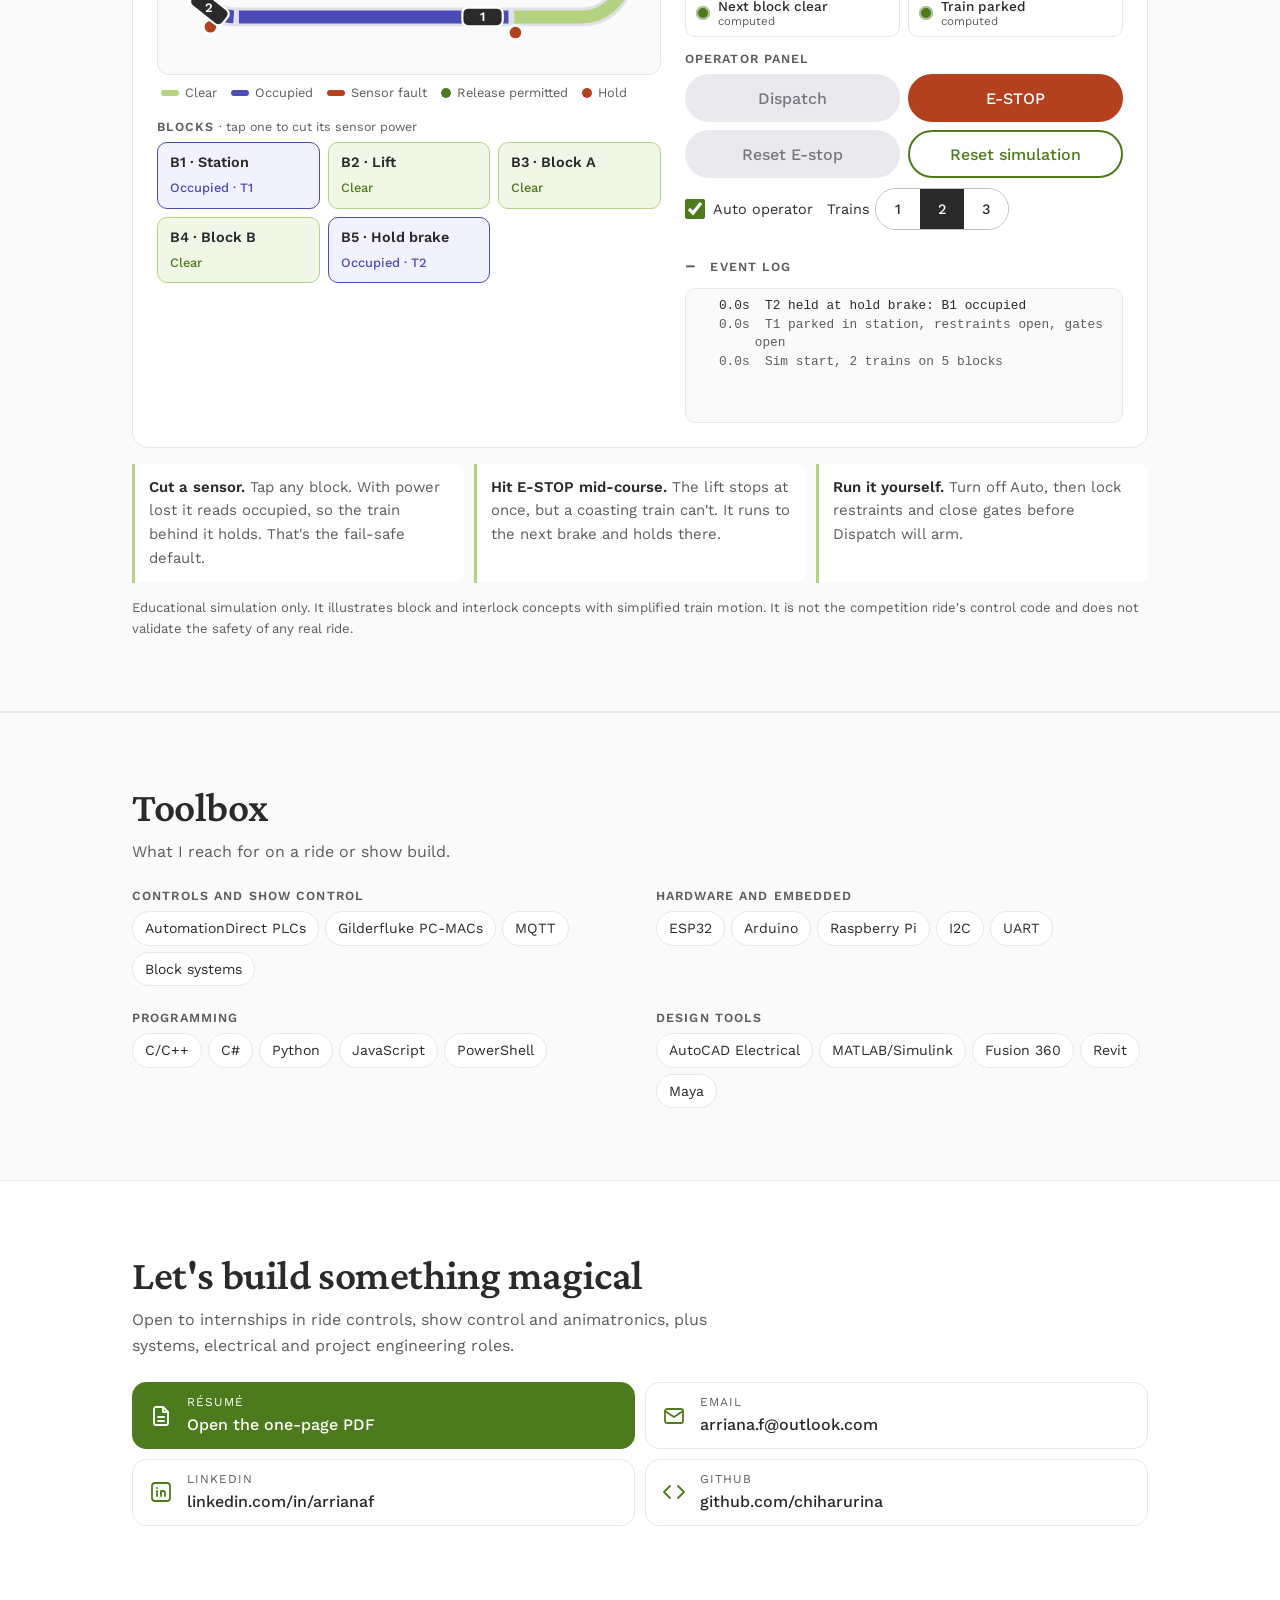
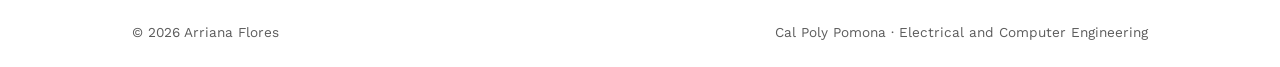
==== commit 2d57efb5: "IAAPA update" ====
--- a/index.html
+++ b/index.html
@@ -2,772 +2,499 @@
 <html lang="en">
 <head>
     <meta charset="UTF-8">
-    <meta name="viewport" content="width=device-width, initial-scale=1.0">
-    <title>Arriana Flores | Themed Entertainment Engineering</title>
+    <meta name="viewport" content="width=device-width, initial-scale=1.0, viewport-fit=cover">
+    <title>Arriana Flores | Ride and Show Engineering</title>
+    <meta name="description" content="Arriana Flores. Ride controls, show control and animatronics. Electrical and Computer Engineering at Cal Poly Pomona.">
     <link rel="preconnect" href="https://fonts.googleapis.com">
     <link rel="preconnect" href="https://fonts.gstatic.com" crossorigin>
-    <link href="https://fonts.googleapis.com/css2?family=Crimson+Pro:wght@300;400;600&family=Work+Sans:wght@300;400;500&display=swap" rel="stylesheet">
+    <link href="https://fonts.googleapis.com/css2?family=Crimson+Pro:wght@400;600&family=Work+Sans:wght@400;500;600&display=swap" rel="stylesheet">
     <style>
         :root {
             --green: #B3D380;
+            --green-ink: #4E7A1E;
+            --green-wash: #F1F7E6;
             --periwinkle: #CCCCFF;
+            --peri-ink: #4B4BB5;
+            --peri-wash: #F2F2FF;
+            --fault: #B3401F;
+            --fault-wash: #FBEDE8;
             --white: #FFFFFF;
             --off-white: #FAFAFA;
-            --light-gray: #F5F5F5;
+            --line: #E6E6EE;
             --text-dark: #2A2A2A;
-            --text-light: #6A6A6A;
-        }
-
-        * {
-            margin: 0;
-            padding: 0;
-            box-sizing: border-box;
-        }
+            --text-light: #5C5C5C;
+            --bar-h: 64px;
+        }
+
+        * { margin: 0; padding: 0; box-sizing: border-box; }
+        html { scroll-behavior: smooth; }
 
         body {
             font-family: 'Work Sans', sans-serif;
             background: var(--white);
             color: var(--text-dark);
-            line-height: 1.7;
+            line-height: 1.6;
             overflow-x: hidden;
-        }
-
-        .container {
-            max-width: 1200px;
-            margin: 0 auto;
-            padding: 0 3rem;
-        }
+            padding-bottom: calc(var(--bar-h) + env(safe-area-inset-bottom));
+        }
+
+        a { color: var(--green-ink); }
+        h1, h2, h3 { font-family: 'Crimson Pro', serif; font-weight: 600; line-height: 1.1; letter-spacing: -0.01em; }
+        section { scroll-margin-top: 72px; }
+
+        .container { max-width: 1080px; margin: 0 auto; padding: 0 20px; }
 
         /* Header */
         header {
-            padding: 3rem 0;
-            border-bottom: 1px solid var(--periwinkle);
-            background: var(--white);
-            position: sticky;
-            top: 0;
-            z-index: 100;
-            animation: slideDown 0.6s ease-out;
-        }
-
-        @keyframes slideDown {
-            from {
-                opacity: 0;
-                transform: translateY(-20px);
-            }
-            to {
-                opacity: 1;
-                transform: translateY(0);
-            }
-        }
-
-        .header-content {
-            display: flex;
-            justify-content: space-between;
-            align-items: center;
-        }
-
-        .logo {
-            font-family: 'Crimson Pro', serif;
-            font-size: 1.5rem;
-            font-weight: 600;
-            color: var(--green);
-            letter-spacing: -0.5px;
-        }
-
-        nav ul {
-            display: flex;
-            gap: 3rem;
-            list-style: none;
-        }
-
-        nav a {
-            color: var(--text-light);
-            text-decoration: none;
-            font-size: 0.95rem;
-            font-weight: 400;
-            transition: color 0.3s ease;
-            letter-spacing: 0.3px;
-        }
-
-        nav a:hover,
-        nav a.active {
-            color: var(--green);
-        }
-
-        /* Hero Section */
-        .hero {
-            padding: 10rem 0 8rem;
-            animation: fadeIn 0.8s ease-out 0.2s backwards;
-        }
-
-        @keyframes fadeIn {
-            from {
-                opacity: 0;
-                transform: translateY(30px);
-            }
-            to {
-                opacity: 1;
-                transform: translateY(0);
-            }
-        }
-
-        .hero-content {
-            max-width: 800px;
-        }
-
-        .hero h1 {
-            font-family: 'Crimson Pro', serif;
-            font-size: clamp(3rem, 6vw, 5rem);
-            font-weight: 300;
-            line-height: 1.1;
-            margin-bottom: 2rem;
-            color: var(--text-dark);
-            letter-spacing: -1px;
-        }
-
-        .hero h1 .accent {
-            color: var(--green);
-            font-weight: 400;
-        }
-
-        .hero p {
-            font-size: 1.15rem;
-            color: var(--text-light);
-            margin-bottom: 3rem;
-            font-weight: 300;
-            max-width: 600px;
-            line-height: 1.8;
-        }
-
-        .cta-button {
-            display: inline-block;
-            padding: 1rem 2.5rem;
-            background: var(--green);
-            color: var(--white);
-            text-decoration: none;
-            font-size: 0.95rem;
-            font-weight: 400;
-            letter-spacing: 0.5px;
-            transition: all 0.3s ease;
-            border: 2px solid var(--green);
-        }
-
-        .cta-button:hover {
-            background: var(--white);
-            color: var(--green);
-            transform: translateY(-2px);
-        }
-
-        /* Divider */
-        .divider {
-            height: 1px;
-            background: linear-gradient(90deg, var(--periwinkle), transparent);
-            margin: 6rem 0;
-            opacity: 0.5;
-        }
-
-        /* Section */
-        .section {
-            padding: 6rem 0;
-        }
-
-        .section-header {
-            margin-bottom: 4rem;
-            opacity: 0;
-            transform: translateY(20px);
-            transition: all 0.6s ease;
-        }
-
-        .section-header.visible {
-            opacity: 1;
-            transform: translateY(0);
-        }
-
-        .section-title {
-            font-family: 'Crimson Pro', serif;
-            font-size: clamp(2rem, 4vw, 3rem);
-            font-weight: 400;
-            color: var(--text-dark);
-            margin-bottom: 1rem;
-            letter-spacing: -0.5px;
-        }
-
-        .section-subtitle {
-            font-size: 1rem;
-            color: var(--text-light);
-            font-weight: 300;
-        }
-
-        /* Stats */
-        .stats-grid {
-            display: grid;
-            grid-template-columns: repeat(auto-fit, minmax(200px, 1fr));
-            gap: 3rem;
-            margin-top: 3rem;
-        }
-
-        .stat-item {
-            text-align: left;
-            padding: 2rem 0;
-            border-top: 2px solid var(--periwinkle);
-            opacity: 0;
-            transform: translateY(20px);
-            transition: all 0.6s ease;
-        }
-
-        .stat-item.visible {
-            opacity: 1;
-            transform: translateY(0);
-        }
-
-        .stat-item:hover .stat-number {
-            color: var(--green);
-        }
-
-        .stat-number {
-            font-family: 'Crimson Pro', serif;
-            font-size: 3.5rem;
-            font-weight: 300;
-            color: var(--text-dark);
-            margin-bottom: 0.5rem;
-            transition: color 0.3s ease;
-        }
-
-        .stat-label {
-            font-size: 0.9rem;
-            color: var(--text-light);
-            font-weight: 300;
-            letter-spacing: 0.3px;
-        }
-
-        /* Projects */
-        .projects-grid {
-            display: grid;
-            grid-template-columns: repeat(auto-fit, minmax(350px, 1fr));
-            gap: 4rem 3rem;
-            margin-top: 4rem;
-        }
-
-        .project-card {
-            opacity: 0;
-            transform: translateY(20px);
-            transition: all 0.6s ease;
-            cursor: pointer;
-        }
-
-        .project-card.visible {
-            opacity: 1;
-            transform: translateY(0);
-        }
-
-        .project-number {
-            font-family: 'Crimson Pro', serif;
-            font-size: 0.85rem;
-            color: var(--green);
-            margin-bottom: 1.5rem;
-            font-weight: 400;
-            letter-spacing: 1px;
-        }
-
-        .project-card h3 {
-            font-family: 'Crimson Pro', serif;
-            font-size: 1.8rem;
-            font-weight: 400;
-            margin-bottom: 1rem;
-            color: var(--text-dark);
-            letter-spacing: -0.3px;
-            transition: color 0.3s ease;
-        }
-
-        .project-card:hover h3 {
-            color: var(--green);
-        }
-
-        .project-card p {
-            color: var(--text-light);
-            margin-bottom: 2rem;
-            font-weight: 300;
-            line-height: 1.8;
-        }
-
-        .tech-stack {
-            display: flex;
-            flex-wrap: wrap;
-            gap: 1rem;
-        }
-
-        .tech-tag {
-            font-size: 0.85rem;
-            color: var(--text-light);
-            font-weight: 300;
-            padding-right: 1rem;
-            border-right: 1px solid var(--periwinkle);
-        }
-
-        .tech-tag:last-child {
-            border-right: none;
-            padding-right: 0;
-        }
+            position: sticky; top: 0; z-index: 50;
+            background: rgba(255, 255, 255, 0.94);
+            backdrop-filter: blur(8px);
+            border-bottom: 1px solid var(--line);
+        }
+        .header-content { display: flex; align-items: center; justify-content: space-between; height: 56px; gap: 12px; }
+        .logo { font-family: 'Crimson Pro', serif; font-size: 1.35rem; font-weight: 600; color: var(--text-dark); text-decoration: none; white-space: nowrap; }
+        nav ul { display: flex; align-items: center; gap: 4px; list-style: none; }
+        nav a { display: inline-flex; align-items: center; min-height: 44px; padding: 0 10px; color: var(--text-light); text-decoration: none; font-size: 0.95rem; }
+        nav a:hover { color: var(--green-ink); }
+        nav .desk { display: none; }
+
+        /* Buttons */
+        .btn {
+            display: inline-flex; align-items: center; justify-content: center; gap: 8px;
+            min-height: 48px; padding: 0 22px;
+            border-radius: 999px; border: 2px solid var(--green-ink);
+            background: var(--green-ink); color: var(--white);
+            font: 500 1rem 'Work Sans', sans-serif; text-decoration: none; cursor: pointer;
+        }
+        .btn:hover { background: #3F6417; border-color: #3F6417; }
+        .btn.ghost { background: var(--white); color: var(--green-ink); }
+        .btn.ghost:hover { background: var(--green-wash); }
+        .btn.small { min-height: 40px; padding: 0 16px; font-size: 0.9rem; }
+        .btn svg { flex: none; }
+
+        /* Hero */
+        .hero { position: relative; padding: 40px 0 36px; overflow: hidden; }
+        .hero::before, .hero::after { content: ''; position: absolute; border-radius: 50%; background: var(--periwinkle); z-index: -1; }
+        .hero::before { width: 220px; height: 220px; top: -90px; right: -80px; opacity: 0.55; }
+        .hero::after { width: 120px; height: 120px; bottom: -50px; left: -50px; opacity: 0.35; }
+        .eyebrow { font-size: 0.8rem; font-weight: 600; letter-spacing: 0.1em; text-transform: uppercase; color: var(--green-ink); margin-bottom: 14px; }
+        .hero h1 { font-size: clamp(2.5rem, 9vw, 4.25rem); margin-bottom: 16px; max-width: 14ch; }
+        .hero h1 em { font-style: normal; color: var(--green-ink); }
+        .hero p.lead { font-size: 1.08rem; color: var(--text-light); max-width: 56ch; margin-bottom: 24px; }
+        .hero-actions { display: flex; flex-wrap: wrap; gap: 10px; }
+        .hero-actions .btn { flex: 1 1 150px; }
+
+        .facts { display: grid; grid-template-columns: 1fr 1fr; gap: 0 20px; margin-top: 32px; }
+        .fact { padding: 14px 0; border-top: 2px solid var(--green); }
+        .fact b { display: block; font-family: 'Crimson Pro', serif; font-size: 2rem; font-weight: 600; line-height: 1.1; }
+        .fact span { font-size: 0.88rem; color: var(--text-light); }
+
+        .hero-links { display: flex; flex-wrap: wrap; gap: 4px 20px; margin-top: 14px; font-size: 0.95rem; }
+        .hero-links a { display: inline-flex; align-items: center; min-height: 44px; }
+        a.fact { display: block; text-decoration: none; color: inherit; }
+        a.fact:hover b { color: var(--green-ink); }
+        .fact small { display: block; margin-top: 2px; font-size: 0.75rem; font-weight: 600; letter-spacing: 0.08em; text-transform: uppercase; color: var(--green-ink); }
+
+        /* Featured projects */
+        .features { display: grid; gap: 16px; }
+        .feature { display: grid; border: 1px solid var(--line); border-radius: 16px; overflow: hidden; background: var(--white); }
+        .feature-media { position: relative; aspect-ratio: 16 / 9; background: var(--peri-wash); display: flex; align-items: flex-end; justify-content: space-between; padding: 14px 18px; overflow: hidden; }
+        .feature:nth-child(2) .feature-media { background: var(--green-wash); }
+        .feature-media img { position: absolute; inset: 0; width: 100%; height: 100%; object-fit: cover; }
+        .feature-media .num { font-family: 'Crimson Pro', serif; font-size: 4.5rem; font-weight: 600; line-height: 0.9; color: var(--text-dark); opacity: 0.18; }
+        .feature-media.has-photo .num { display: none; }
+        .feature-media .status { position: relative; padding: 4px 12px; border-radius: 999px; background: var(--white); border: 1px solid var(--line); font-size: 0.8rem; font-weight: 500; }
+        .feature-body { padding: 18px; }
+        .feature-body .role { font-size: 0.75rem; font-weight: 600; letter-spacing: 0.08em; text-transform: uppercase; color: var(--green-ink); }
+        .feature-body h3 { font-size: 1.7rem; margin: 6px 0 8px; }
+        .feature-body p { color: var(--text-light); font-size: 0.97rem; }
+        .wins-list { margin: 10px 0 0; padding-left: 1.1em; font-size: 0.95rem; }
+        .wins-list li { margin-bottom: 4px; }
+        .wins-list li::marker { color: var(--green-ink); }
+        .feature-actions { display: flex; flex-wrap: wrap; gap: 8px; margin-top: 16px; }
+        .feature-actions .btn { flex: 1 1 140px; }
+        @media (hover: hover) { .feature { transition: border-color 0.2s, box-shadow 0.2s; } .feature:hover { border-color: var(--green-ink); box-shadow: 0 6px 20px rgba(0, 0, 0, 0.06); } }
+        h3.beyond { font-size: 1.5rem; margin: 40px 0 14px; }
+
+        .howto { font-size: 0.93rem; color: var(--text-light); max-width: 62ch; margin: -12px 0 20px; }
+        .howto b { color: var(--text-dark); }
+        .dstate { margin: 0 0 8px; padding: 8px 12px; border-radius: 10px; font-size: 0.88rem; font-weight: 500; background: var(--green-wash); color: var(--green-ink); min-height: 3.6em; display: flex; align-items: center; }
+        .dstate.no { background: var(--fault-wash); color: var(--fault); }
+        .logbox { margin-top: 14px; }
+        .logbox summary { cursor: pointer; min-height: 44px; display: flex; align-items: center; gap: 8px; font: 600 0.78rem 'Work Sans', sans-serif; letter-spacing: 0.09em; text-transform: uppercase; color: var(--text-light); }
+        .logbox summary::before { content: '+'; display: inline-block; width: 1em; font-size: 1.1rem; }
+        .logbox[open] summary::before { content: '−'; }
+        .logbox summary::-webkit-details-marker { display: none; }
+
+        /* Sections */
+        .section { padding: 48px 0; }
+        .section.tint { background: var(--off-white); border-top: 1px solid var(--line); border-bottom: 1px solid var(--line); }
+        .section h2 { font-size: clamp(1.9rem, 6vw, 2.6rem); margin-bottom: 8px; }
+        .section .sub { color: var(--text-light); max-width: 62ch; margin-bottom: 24px; }
+
+        /* ===== Block system demo ===== */
+        .demo { background: var(--white); border: 1px solid var(--line); border-radius: 16px; padding: 14px; }
+        .demo-grid { display: grid; gap: 16px; }
+        .demo-grid > * { min-width: 0; }
+        @media (max-width: 979px) {
+            /* Keep the track in view while the controls scroll under it */
+            .demo-grid { gap: 8px; }
+            .demo-grid > div { display: contents; }
+            .track-wrap { position: sticky; top: 62px; z-index: 5; box-shadow: 0 6px 14px rgba(0, 0, 0, 0.08); }
+        }
+        .demo h3 { font: 600 0.78rem 'Work Sans', sans-serif; letter-spacing: 0.09em; text-transform: uppercase; color: var(--text-light); margin-bottom: 8px; }
+        .track-wrap { background: var(--off-white); border: 1px solid var(--line); border-radius: 12px; padding: 6px; }
+        #bs-svg { display: block; width: 100%; height: auto; }
+        .seg { fill: none; stroke-width: 9; stroke-linecap: butt; stroke: var(--green); }
+        .seg.occ { stroke: var(--peri-ink); }
+        .seg.fault { stroke: var(--fault); }
+        .sig { stroke: var(--white); stroke-width: 2; fill: var(--fault); }
+        .sig.go { fill: var(--green-ink); }
+        .tag { font: 600 10px 'Work Sans', sans-serif; fill: var(--text-light); text-anchor: middle; dominant-baseline: middle; }
+        .train rect { fill: var(--text-dark); stroke: var(--white); stroke-width: 1.5; }
+        .train text { font: 600 9px 'Work Sans', sans-serif; fill: var(--white); text-anchor: middle; dominant-baseline: central; }
+        #bs-status { font: 600 13px 'Work Sans', sans-serif; text-anchor: middle; fill: var(--green-ink); }
+        #bs-status.stop { fill: var(--fault); }
+        #bs-status2 { font: 400 10px 'Work Sans', sans-serif; text-anchor: middle; fill: var(--text-light); }
+
+        .legend { display: flex; flex-wrap: wrap; gap: 6px 14px; font-size: 0.8rem; color: var(--text-light); padding: 8px 4px 2px; }
+        .legend i { display: inline-block; width: 18px; height: 6px; border-radius: 3px; margin-right: 6px; vertical-align: middle; }
+        .legend i.dot { width: 10px; height: 10px; border-radius: 50%; }
+
+        .blocks { display: grid; grid-template-columns: repeat(auto-fit, minmax(140px, 1fr)); gap: 8px; }
+        .chip {
+            text-align: left; min-height: 56px; padding: 8px 12px; cursor: pointer;
+            border: 1.5px solid var(--green); border-radius: 10px; background: var(--green-wash);
+            font: inherit; color: var(--text-dark);
+        }
+        .chip b { display: block; font-size: 0.9rem; font-weight: 600; }
+        .chip span { font-size: 0.8rem; color: var(--green-ink); font-weight: 500; }
+        .chip.occ { border-color: var(--peri-ink); background: var(--peri-wash); }
+        .chip.occ span { color: var(--peri-ink); }
+        .chip.fault { border-color: var(--fault); background: var(--fault-wash); border-style: dashed; }
+        .chip.fault span { color: var(--fault); }
+
+        .perms { display: grid; grid-template-columns: 1fr 1fr; gap: 8px; }
+        .perm {
+            display: flex; align-items: center; gap: 8px; min-height: 48px; padding: 6px 10px;
+            border: 1.5px solid var(--line); border-radius: 10px; background: var(--white);
+            font: 500 0.85rem 'Work Sans', sans-serif; color: var(--text-dark); text-align: left; line-height: 1.25;
+        }
+        button.perm { cursor: pointer; border-color: #BDBDCC; }
+        button.perm:hover { border-color: var(--text-dark); }
+        .perm small { display: block; font-weight: 400; font-size: 0.72rem; color: var(--text-light); }
+        .lamp { flex: none; width: 14px; height: 14px; border-radius: 50%; background: var(--fault); box-shadow: inset 0 0 0 2px rgba(255,255,255,0.55); }
+        .perm.ok .lamp { background: var(--green-ink); }
+        .perm:not(.ok) { background: var(--fault-wash); }
+
+        .controls { display: grid; grid-template-columns: 1fr 1fr; gap: 8px; }
+        .controls .btn { width: 100%; padding: 0 12px; }
+        .btn:disabled { background: #E9E9EE; border-color: #E9E9EE; color: #77777F; cursor: not-allowed; }
+        .btn.estop { background: var(--fault); border-color: var(--fault); }
+        .btn.estop:hover { background: #963519; }
+        .btn.estop[aria-pressed="true"] { box-shadow: inset 0 0 0 3px var(--white), 0 0 0 2px var(--fault); }
+        .row { display: flex; flex-wrap: wrap; align-items: center; gap: 8px 14px; margin-top: 10px; font-size: 0.9rem; }
+        .seg-ctl { display: inline-flex; border: 1.5px solid #BDBDCC; border-radius: 999px; overflow: hidden; }
+        .seg-ctl button { min-width: 44px; min-height: 40px; border: 0; background: var(--white); font: 500 0.9rem 'Work Sans', sans-serif; color: var(--text-dark); cursor: pointer; }
+        .seg-ctl button[aria-pressed="true"] { background: var(--text-dark); color: var(--white); }
+        .switch { display: inline-flex; align-items: center; gap: 8px; min-height: 40px; cursor: pointer; }
+        .switch input { width: 20px; height: 20px; accent-color: var(--green-ink); }
+
+        #bs-log { list-style: none; font: 400 0.8rem ui-monospace, SFMono-Regular, Menlo, Consolas, monospace; color: var(--text-dark); background: var(--off-white); border: 1px solid var(--line); border-radius: 10px; padding: 8px 10px; height: 10.5em; overflow: hidden; }
+        #bs-log li { line-height: 1.45; padding-left: 4.6em; text-indent: -4.6em; white-space: pre-wrap; }
+        #bs-log li:not(:first-child) { color: var(--text-light); }
+
+        .try { margin-top: 16px; display: grid; gap: 10px; }
+        .try li { list-style: none; padding: 12px 14px; border-left: 3px solid var(--green); background: var(--white); border-radius: 0 10px 10px 0; font-size: 0.93rem; color: var(--text-light); }
+        .try b { color: var(--text-dark); font-weight: 600; }
+        .note { margin-top: 14px; font-size: 0.82rem; color: var(--text-light); }
+
+        /* Work */
+        .work-grid { display: grid; gap: 12px; }
+        .work-card { display: block; padding: 18px; border: 1px solid var(--line); border-radius: 14px; background: var(--white); text-decoration: none; color: inherit; }
+        .work-card:hover { border-color: var(--green-ink); }
+        .work-card .role { font-size: 0.78rem; font-weight: 600; letter-spacing: 0.08em; text-transform: uppercase; color: var(--green-ink); }
+        .work-card h3 { font-size: 1.45rem; margin: 6px 0 8px; }
+        .work-card p { font-size: 0.95rem; color: var(--text-light); }
+        .tags { display: flex; flex-wrap: wrap; gap: 6px; margin-top: 12px; }
+        .tags span { padding: 3px 10px; border-radius: 999px; background: var(--peri-wash); font-size: 0.8rem; }
+        .center { text-align: center; margin-top: 24px; }
 
         /* Skills */
-        .skills-grid {
-            display: grid;
-            grid-template-columns: repeat(auto-fit, minmax(280px, 1fr));
-            gap: 4rem;
-            margin-top: 4rem;
-        }
-
-        .skill-category {
-            opacity: 0;
-            transform: translateY(20px);
-            transition: all 0.6s ease;
-        }
-
-        .skill-category.visible {
-            opacity: 1;
-            transform: translateY(0);
-        }
-
-        .skill-category h3 {
-            font-family: 'Crimson Pro', serif;
-            font-size: 1.3rem;
-            font-weight: 400;
-            margin-bottom: 2rem;
-            color: var(--green);
-            letter-spacing: -0.3px;
-        }
-
-        .skill-list {
-            list-style: none;
-        }
-
-        .skill-list li {
-            padding: 1.2rem 0;
-            border-bottom: 1px solid var(--light-gray);
-            color: var(--text-light);
-            font-weight: 300;
-            font-size: 0.95rem;
-            transition: all 0.3s ease;
-            cursor: pointer;
-        }
-
-        .skill-list li:hover {
-            color: var(--text-dark);
-            padding-left: 10px;
-        }
-
-        .skill-list li:last-child {
-            border-bottom: none;
-        }
+        .skills { display: grid; gap: 18px; }
+        .skills h3 { font: 600 0.78rem 'Work Sans', sans-serif; letter-spacing: 0.09em; text-transform: uppercase; color: var(--text-light); margin-bottom: 8px; }
+        .skills .tags { margin-top: 0; }
+        .skills .tags span { background: var(--white); border: 1px solid var(--line); font-size: 0.88rem; padding: 5px 12px; }
 
         /* Contact */
-        .contact-section {
-            padding: 10rem 0 8rem;
-            background: var(--off-white);
-        }
-
-        .contact-content {
-            max-width: 700px;
-            margin: 0 auto;
-            text-align: center;
-        }
-
-        .contact-section h2 {
-            font-family: 'Crimson Pro', serif;
-            font-size: clamp(2.5rem, 5vw, 4rem);
-            font-weight: 300;
-            margin-bottom: 2rem;
-            color: var(--text-dark);
-            letter-spacing: -1px;
-        }
-
-        .contact-section p {
-            font-size: 1.1rem;
-            color: var(--text-light);
-            margin-bottom: 3rem;
-            font-weight: 300;
-            line-height: 1.8;
-        }
-
-        .contact-email {
-            display: inline-block;
-            font-family: 'Crimson Pro', serif;
-            font-size: 1.8rem;
-            color: var(--green);
-            text-decoration: none;
-            border-bottom: 2px solid var(--periwinkle);
-            padding-bottom: 0.5rem;
-            transition: all 0.3s ease;
-            font-weight: 400;
-            letter-spacing: -0.3px;
-            cursor: pointer;
-        }
-
-        .contact-email:hover {
-            border-bottom-color: var(--green);
-        }
-
-        .contact-links {
-            margin-top: 4rem;
-            display: flex;
-            justify-content: center;
-            gap: 3rem;
-            flex-wrap: wrap;
-        }
-
-        .contact-link {
-            color: var(--text-light);
-            text-decoration: none;
-            font-size: 0.9rem;
-            transition: color 0.3s ease;
-            font-weight: 300;
-            letter-spacing: 0.3px;
-        }
-
-        .contact-link:hover {
-            color: var(--green);
-        }
-
-        /* Footer */
-        footer {
-            padding: 3rem 0;
-            border-top: 1px solid var(--periwinkle);
-            background: var(--white);
-        }
-
-        .footer-content {
-            display: flex;
-            justify-content: space-between;
-            align-items: center;
-            font-size: 0.9rem;
-            color: var(--text-light);
-            font-weight: 300;
-        }
-
-        /* Accent elements */
-        .accent-block {
-            position: fixed;
-            top: 20%;
-            right: -50px;
-            width: 200px;
-            height: 200px;
-            background: var(--periwinkle);
-            opacity: 0.3;
-            border-radius: 50%;
-            z-index: -1;
-            animation: float 6s ease-in-out infinite;
-        }
-
-        @keyframes float {
-            0%, 100% {
-                transform: translateY(0) scale(1);
-            }
-            50% {
-                transform: translateY(-20px) scale(1.05);
-            }
-        }
-
-        .accent-block-2 {
-            position: fixed;
-            bottom: 10%;
-            left: -100px;
-            width: 300px;
-            height: 300px;
-            background: var(--periwinkle);
-            opacity: 0.2;
-            border-radius: 50%;
-            z-index: -1;
-            animation: float 8s ease-in-out infinite;
-            animation-delay: 1s;
-        }
-
-        /* Cursor trail */
-        .cursor-trail {
-            position: fixed;
-            width: 8px;
-            height: 8px;
-            background: var(--green);
-            border-radius: 50%;
-            pointer-events: none;
-            opacity: 0;
-            z-index: 9999;
-            transition: opacity 0.3s;
-        }
-
-        /* Responsive */
-        @media (max-width: 768px) {
-            .container {
-                padding: 0 1.5rem;
-            }
-
-            .header-content {
-                flex-direction: column;
-                gap: 1.5rem;
-                align-items: flex-start;
-            }
-
-            nav ul {
-                flex-direction: column;
-                gap: 1rem;
-            }
-
-            .hero {
-                padding: 6rem 0 4rem;
-            }
-
-            .section {
-                padding: 4rem 0;
-            }
-
-            .projects-grid {
-                grid-template-columns: 1fr;
-                gap: 3rem;
-            }
-
-            .stats-grid {
-                gap: 2rem;
-            }
-
-            .contact-section {
-                padding: 6rem 0 5rem;
-            }
-
-            .footer-content {
-                flex-direction: column;
-                gap: 1rem;
-                text-align: center;
-            }
-        }
+        .contact h2 { margin-bottom: 8px; }
+        .contact-list { display: grid; gap: 10px; margin-top: 20px; }
+        .contact-item { display: flex; align-items: center; gap: 14px; min-height: 60px; padding: 10px 16px; border: 1px solid var(--line); border-radius: 14px; background: var(--white); text-decoration: none; color: var(--text-dark); }
+        .contact-item:hover { border-color: var(--green-ink); }
+        .contact-item svg { flex: none; color: var(--green-ink); }
+        .contact-item small { display: block; font-size: 0.75rem; letter-spacing: 0.08em; text-transform: uppercase; color: var(--text-light); }
+        .contact-item b { font-weight: 500; overflow-wrap: anywhere; }
+        .contact-item.primary { background: var(--green-ink); border-color: var(--green-ink); color: var(--white); }
+        .contact-item.primary svg, .contact-item.primary small { color: var(--white); }
+
+        footer { padding: 24px 0; font-size: 0.85rem; color: var(--text-light); }
+        .footer-content { display: flex; flex-wrap: wrap; gap: 4px 16px; justify-content: space-between; }
+
+        /* Mobile action bar */
+        .action-bar {
+            position: fixed; left: 0; right: 0; bottom: 0; z-index: 60;
+            display: grid; grid-template-columns: 1.3fr 1fr 1fr; gap: 8px;
+            padding: 8px 12px calc(8px + env(safe-area-inset-bottom));
+            background: rgba(255, 255, 255, 0.96); backdrop-filter: blur(8px);
+            border-top: 1px solid var(--line);
+        }
+        .action-bar .btn { min-height: 48px; padding: 0 8px; font-size: 0.95rem; }
+
+        :focus-visible { outline: 3px solid var(--peri-ink); outline-offset: 2px; }
+
+        @media (min-width: 720px) {
+            body { padding-bottom: 0; }
+            .action-bar { display: none; }
+            nav .desk { display: block; }
+            .container { padding: 0 32px; }
+            .header-content { height: 68px; }
+            .hero { padding: 80px 0 56px; }
+            .hero::before { width: 380px; height: 380px; top: -140px; right: -100px; }
+            .hero-actions .btn { flex: 0 0 auto; }
+            .facts { grid-template-columns: repeat(4, 1fr); margin-top: 48px; }
+            .section { padding: 72px 0; }
+            .demo { padding: 24px; }
+            .work-grid { grid-template-columns: repeat(3, 1fr); gap: 16px; }
+            .feature { grid-template-columns: 0.8fr 1.2fr; }
+            .feature-media { aspect-ratio: auto; min-height: 240px; }
+            .feature-body { padding: 26px; }
+            .feature-actions .btn { flex: 0 0 auto; }
+            .skills { grid-template-columns: 1fr 1fr; gap: 24px 32px; }
+            .contact-list { grid-template-columns: 1fr 1fr; }
+            .try { grid-template-columns: repeat(3, 1fr); }
+        }
+        @media (min-width: 980px) {
+            .demo-grid { grid-template-columns: 1.15fr 1fr; align-items: start; gap: 24px; }
+        }
+        @media (prefers-reduced-motion: reduce) { html { scroll-behavior: auto; } }
     </style>
 </head>
 <body>
-    <div class="accent-block"></div>
-    <div class="accent-block-2"></div>
-
     <header>
         <div class="container">
             <div class="header-content">
-                <div class="logo">Arriana Flores</div>
-                <nav>
+                <a href="#top" class="logo">Arriana Flores</a>
+                <nav aria-label="Main">
                     <ul>
-                        <li><a href="#work">Work</a></li>
+                        <li><a href="#demo">Demo</a></li>
                         <li><a href="projects.html">Projects</a></li>
-                        <li><a href="#contact">Contact</a></li>
+                        <li class="desk"><a href="#contact">Contact</a></li>
+                        <li class="desk"><a href="resume.pdf" target="_blank" rel="noopener" class="btn small" style="color:#fff">Résumé</a></li>
                     </ul>
                 </nav>
             </div>
         </div>
     </header>
 
-    <main>
+    <main id="top">
         <section class="hero">
             <div class="container">
-                <div class="hero-content">
-                    <h1>Engineering the <span class="accent">magic</span> behind the show</h1>
-                    <p>Electrical &amp; Computer Engineering student at Cal Poly Pomona with a minor in Theater. I build the controls, circuits, and show systems that bring themed experiences to life, from animatronics and ride controls to lighting and AV.</p>
-                    <a href="#work" class="cta-button">View My Work</a>
+                <p class="eyebrow">Ride and Show Engineering</p>
+                <h1>Engineering the <em>magic</em> behind the show</h1>
+                <p class="lead">Electrical &amp; Computer Engineering student focused on show control, animatronics, and interactive systems.</p>
+                <div class="hero-actions">
+                    <a href="#work" class="btn">Explore My Work</a>
+                    <a href="resume.pdf" target="_blank" rel="noopener" class="btn ghost">View Résumé</a>
+                </div>
+                <p class="hero-links"><a href="https://linkedin.com/in/arrianaf" target="_blank" rel="noopener">LinkedIn</a><a href="mailto:arriana.f@outlook.com">Email</a><a href="#demo">Try the ride controls demo</a></p>
+
+                <div class="facts">
+                    <a class="fact" href="escape-room.html"><b>~50</b><span>team members led</span><small>Escape Room</small></a>
+                    <a class="fact" href="escape-room.html"><b>10+</b><span>ESP32 devices integrated</span><small>Escape Room</small></a>
+                    <a class="fact" href="rose-float.html"><b>7+ hr</b><span>standalone show runtime</span><small>Rose Float</small></a>
+                    <a class="fact" href="escape-room.html"><b>12</b><span>presence sensors</span><small>Escape Room</small></a>
                 </div>
             </div>
         </section>
 
-        <div class="container">
-            <div class="stats-grid">
-                <div class="stat-item">
-                    <div class="stat-number" data-target="3">3</div>
-                    <div class="stat-label">Animatronic figures in development</div>
-                </div>
-                <div class="stat-item">
-                    <div class="stat-number" data-target="30" data-suffix="%">30%</div>
-                    <div class="stat-label">Fewer comm errors on the NGCP UAV flight stack</div>
-                </div>
-                <div class="stat-item">
-                    <div class="stat-number" data-target="1">1</div>
-                    <div class="stat-label">Largest student council at CPP, led as ESC President</div>
-                </div>
-                <div class="stat-item">
-                    <div class="stat-number" data-target="68" data-suffix="%">68%</div>
-                    <div class="stat-label">Boost in engagement from my IEEE workshop series</div>
-                </div>
-            </div>
-        </div>
-
-        <div class="container">
-            <div class="divider"></div>
-        </div>
-
         <section id="work" class="section">
             <div class="container">
-                <div class="section-header">
-                    <h2 class="section-title">Selected Work</h2>
-                    <p class="section-subtitle">Where electrical engineering meets storytelling</p>
+                <h2>Selected Engineering Work</h2>
+                <p class="sub">Three projects where I designed, programmed and integrated the systems behind the experience.</p>
+
+                <!-- To add a card photo: put the image path in data-photo, e.g. data-photo="images/escape-room.jpg" -->
+                <div class="features">
+                    <article class="feature">
+                        <div class="feature-media" data-photo="" data-alt="Retro Rewind Escape Room"><span class="num" aria-hidden="true">01</span></div>
+                        <div class="feature-body">
+                            <span class="role">Show Control · Animatronics · Systems Integration</span>
+                            <h3>Multi-Room Interactive Attraction</h3>
+                            <p>Retro Rewind Escape Room. As Engineering Chief I led the build of a multi-room attraction that opened on campus.</p>
+                            <ul class="wins-list">
+                                <li>Led about 50 members and passed fire marshal review</li>
+                                <li>PLC plus 10+ ESP32 devices and 12 presence sensors on one MQTT network</li>
+                            </ul>
+                            <div class="tags"><span>AutomationDirect PLC</span><span>ESP32</span><span>MQTT</span><span>Fusion 360</span><span>Maya</span><span>3D printing</span></div>
+                            <div class="feature-actions"><a class="btn" href="escape-room.html">View Project</a></div>
+                        </div>
+                    </article>
+
+                    <article class="feature">
+                        <div class="feature-media" data-photo="" data-alt="Cal Poly Universities Rose Float"><span class="num" aria-hidden="true">02</span></div>
+                        <div class="feature-body">
+                            <span class="role">Show Control · Hydraulic Animation</span>
+                            <h3>Rose Parade Float Show Control</h3>
+                            <p>A custom show control program that unifies Gilderfluke controllers and audio repeaters on a Tournament of Roses Parade float.</p>
+                            <ul class="wins-list">
+                                <li>7+ hours of standalone animation and audio</li>
+                                <li>Hydraulic sequences programmed and tuned for smooth, repeatable motion</li>
+                            </ul>
+                            <div class="tags"><span>Gilderfluke PC-MACs</span><span>PowerShell</span><span>JavaScript</span><span>Hydraulics</span></div>
+                            <div class="feature-actions"><a class="btn" href="rose-float.html">View Project</a></div>
+                        </div>
+                    </article>
+
+                    <article class="feature">
+                        <div class="feature-media" data-photo="" data-alt="Ride engineering competition coaster"><span class="num" aria-hidden="true">03</span><span class="status">In development</span></div>
+                        <div class="feature-body">
+                            <span class="role">Ride Controls · PLC Programming</span>
+                            <h3>Ride Engineering Competition</h3>
+                            <p>As Controls Lead I'm designing the control system for a competition roller coaster. The work is in the design stage.</p>
+                            <ul class="wins-list">
+                                <li>Designing block-zone logic with fail-safe sensor behavior</li>
+                                <li>Defining dispatch interlocks and coordinating four controls sub-teams</li>
+                            </ul>
+                            <div class="tags"><span>AutomationDirect PLC</span><span>Block-zone logic</span><span>Dispatch interlocks</span></div>
+                            <div class="feature-actions"><a class="btn" href="#demo">Try the simulator</a><a class="btn ghost" href="projects.html#project-04">View Project</a></div>
+                        </div>
+                    </article>
                 </div>
 
-                <div class="projects-grid">
-                    <div class="project-card">
-                        <div class="project-number">01</div>
-                        <h3>Cal Poly Universities Rose Float</h3>
-                        <p>Show control for a Tournament of Roses Parade float: Gilderfluke controllers, hydraulic animation tuned for smooth motion, and 7+ hours of standalone animation and audio.</p>
-                        <div class="tech-stack">
-                            <span class="tech-tag">Gilderfluke PC-MACs</span>
-                            <span class="tech-tag">Hydraulics</span>
-                            <span class="tech-tag">Audio</span>
-                            <span class="tech-tag">Show Control</span>
+                <h3 class="beyond">Engineering Beyond the Show</h3>
+                <div class="work-grid">
+                    <a class="work-card" href="ngcp-uav.html">
+                        <span class="role">Team Lead · Northrop Grumman Collaboration Project</span>
+                        <h3>UAV Flight Stack and Telemetry</h3>
+                        <p>Raspberry Pi and Pixhawk integration with KrakenSDR telemetry. The same embedded communication skills a show network needs.</p>
+                    </a>
+                    <a class="work-card" href="nl-robotics.html">
+                        <span class="role">Project Manager</span>
+                        <h3>Natural Language Robotic Control</h3>
+                        <p>A robot that takes plain-English commands through an LLM with a rule-based fallback, built on ROS2 and PostgreSQL.</p>
+                    </a>
+                    <a class="work-card" href="projects.html">
+                        <span class="role">Team Leader · Quarterfinalist</span>
+                        <h3>Disney Imaginations</h3>
+                        <p>Turned lighting circuitry and power distribution feasibility into a narrative architectural model in Revit.</p>
+                    </a>
+                </div>
+                <p class="center"><a href="projects.html" class="btn ghost">See all projects</a></p>
+            </div>
+        </section>
+
+        <section id="demo" class="section tint">
+            <div class="container">
+                <h2>Block system, live</h2>
+                <p class="sub">A conceptual simulation of the block logic I'm designing as Controls Lead for our ride engineering competition coaster. A train may only leave its block when the next one is proven clear.</p>
+                <p class="howto"><b>How to use:</b> the trains run on their own. Tap a block to cut its sensor power, or use the operator panel to stop the ride. Reset simulation puts everything back.</p>
+
+                <div class="demo" id="bs">
+                    <div class="demo-grid">
+                        <div>
+                            <div class="track-wrap">
+                                <svg id="bs-svg" viewBox="0 0 340 230" role="img" aria-label="Track diagram with five blocks and trains. Live block states are listed below.">
+                                    <path id="bs-track" d="M 50 195 H 290 A 30 30 0 0 0 320 165 V 65 A 30 30 0 0 0 290 35 H 50 A 30 30 0 0 0 20 65 V 165 A 30 30 0 0 0 50 195 Z" fill="none" stroke="#E0E0E8" stroke-width="13"></path>
+                                    <g id="bs-segs"></g>
+                                    <g id="bs-tags"></g>
+                                    <g id="bs-sigs"></g>
+                                    <g id="bs-trains"></g>
+                                    <text id="bs-status" x="170" y="108">RUNNING</text>
+                                    <text id="bs-status2" x="170" y="126">all blocks nominal</text>
+                                </svg>                            </div>
+                                <div class="legend" aria-hidden="true">
+                                    <span><i style="background:var(--green)"></i>Clear</span>
+                                    <span><i style="background:var(--peri-ink)"></i>Occupied</span>
+                                    <span><i style="background:var(--fault)"></i>Sensor fault</span>
+                                    <span><i class="dot" style="background:var(--green-ink)"></i>Release permitted</span>
+                                    <span><i class="dot" style="background:var(--fault)"></i>Hold</span>
+                                </div>
+
+                            <h3 style="margin-top:14px">Blocks <span style="text-transform:none;letter-spacing:0;font-weight:400">· tap one to cut its sensor power</span></h3>
+                            <div class="blocks" id="bs-blocks"></div>
                         </div>
-                    </div>
-
-                    <div class="project-card">
-                        <div class="project-number">02</div>
-                        <h3>Retro Rewind Escape Room</h3>
-                        <p>A multi-room themed escape experience with animatronic characters, synchronized lighting and sound cues, and a full PLC-based show control system.</p>
-                        <div class="tech-stack">
-                            <span class="tech-tag">PLC (P1-550)</span>
-                            <span class="tech-tag">ESP32</span>
-                            <span class="tech-tag">Modbus</span>
-                            <span class="tech-tag">Show Control</span>
-                        </div>
-                    </div>
-
-                    <div class="project-card">
-                        <div class="project-number">03</div>
-                        <h3>Animatronic Figures</h3>
-                        <p>Motion and control design for three characters (Ronnie, Winston, and a Demogorgon), including a linear-actuator jaw driven from an ESP32.</p>
-                        <div class="tech-stack">
-                            <span class="tech-tag">Actuonix P16-P</span>
-                            <span class="tech-tag">LAC Board</span>
-                            <span class="tech-tag">ESP32</span>
-                            <span class="tech-tag">Animatronics</span>
-                        </div>
-                    </div>
-
-                    <div class="project-card">
-                        <div class="project-number">04</div>
-                        <h3>Roller Coaster Ride Controls</h3>
-                        <p>Electronics and control logic for a ride engineering competition coaster, built around a block system that keeps trains safely spaced.</p>
-                        <div class="tech-stack">
-                            <span class="tech-tag">PLC</span>
-                            <span class="tech-tag">Block Zones</span>
-                            <span class="tech-tag">Sensors</span>
-                            <span class="tech-tag">Ride Safety</span>
-                        </div>
-                    </div>
-
-                    <div class="project-card">
-                        <div class="project-number">05</div>
-                        <h3>"Holy Grail" Control PCB</h3>
-                        <p>Custom board co-designed for the escape room, with power simulated in LTspice and field-debugged down to a failed ESD protection diode.</p>
-                        <div class="tech-stack">
-                            <span class="tech-tag">PCB Design</span>
-                            <span class="tech-tag">LTspice</span>
-                            <span class="tech-tag">Power</span>
-                            <span class="tech-tag">Debugging</span>
-                        </div>
-                    </div>
-
-                    <div class="project-card">
-                        <div class="project-number">06</div>
-                        <h3>NGCP UAV Electrical Systems</h3>
-                        <p>Electrical Lead. Built the Raspberry Pi + Pixhawk flight stack, cut I2C/UART comm errors by 30%, and run KrakenSDR telemetry and direction finding while designing a custom SDR board.</p>
-                        <div class="tech-stack">
-                            <span class="tech-tag">Raspberry Pi</span>
-                            <span class="tech-tag">Pixhawk</span>
-                            <span class="tech-tag">KrakenSDR</span>
-                            <span class="tech-tag">RF Design</span>
-                        </div>
-                    </div>
-
-                    <div class="project-card">
-                        <div class="project-number">07</div>
-                        <h3>Natural Language Robotic Control</h3>
-                        <p>Project Manager. Led a team building a robot that takes plain-English commands, with an LLM + rule-based interpreter hitting 100% accuracy and sub-1-second response, plus versioned motion sequences with full rollback.</p>
-                        <div class="tech-stack">
-                            <span class="tech-tag">Python</span>
-                            <span class="tech-tag">Ollama</span>
-                            <span class="tech-tag">ROS2</span>
-                            <span class="tech-tag">PostgreSQL</span>
-                        </div>
-                    </div>
-
-                    <div class="project-card">
-                        <div class="project-number">08</div>
-                        <h3>Theater Lighting &amp; AV</h3>
-                        <p>Hands-on lighting and AV work for live productions, plus written cue documentation that keeps multi-room shows running on time.</p>
-                        <div class="tech-stack">
-                            <span class="tech-tag">Lighting</span>
-                            <span class="tech-tag">Audio/Video</span>
-                            <span class="tech-tag">Cue Stacks</span>
+
+                        <div>
+                            <h3>Dispatch interlocks</h3>
+                            <p class="dstate" id="bs-dstate" role="status"></p>
+                            <div class="perms" id="bs-perms"></div>
+
+                            <h3 style="margin-top:14px">Operator panel</h3>
+                            <div class="controls">
+                                <button type="button" class="btn" id="bs-dispatch">Dispatch</button>
+                                <button type="button" class="btn estop" id="bs-estop" aria-pressed="false">E-STOP</button>
+                                <button type="button" class="btn ghost" id="bs-reset" disabled>Reset E-stop</button>
+                                <button type="button" class="btn ghost" id="bs-restart">Reset simulation</button>
+                            </div>
+                            <div class="row">
+                                <label class="switch"><input type="checkbox" id="bs-auto" checked> Auto operator</label>
+                                <span>Trains
+                                    <span class="seg-ctl" id="bs-count" role="group" aria-label="Number of trains">
+                                        <button type="button" aria-pressed="false">1</button><button type="button" aria-pressed="true">2</button><button type="button" aria-pressed="false">3</button>
+                                    </span>
+                                </span>
+                            </div>
+
+                            <details class="logbox" id="bs-logbox">
+                                <summary>Event log</summary>
+                                <ol id="bs-log" aria-label="Controller event log"></ol>
+                            </details>
                         </div>
                     </div>
                 </div>
 
-                <div style="text-align: center; margin-top: 4rem;">
-                    <a href="projects.html" class="cta-button">View All Projects</a>
+                <ul class="try">
+                    <li><b>Cut a sensor.</b> Tap any block. With power lost it reads occupied, so the train behind it holds. That's the fail-safe default.</li>
+                    <li><b>Hit E-STOP mid-course.</b> The lift stops at once, but a coasting train can't. It runs to the next brake and holds there.</li>
+                    <li><b>Run it yourself.</b> Turn off Auto, then lock restraints and close gates before Dispatch will arm.</li>
+                </ul>
+                <p class="note">Educational simulation only. It illustrates block and interlock concepts with simplified train motion. It is not the competition ride's control code and does not validate the safety of any real ride.</p>
+            </div>
+        </section>
+
+        <section class="section tint">
+            <div class="container">
+                <h2>Toolbox</h2>
+                <p class="sub">What I reach for on a ride or show build.</p>
+                <div class="skills">
+                    <div><h3>Controls and show control</h3><div class="tags"><span>AutomationDirect PLCs</span><span>Gilderfluke PC-MACs</span><span>MQTT</span><span>Block systems</span></div></div>
+                    <div><h3>Hardware and embedded</h3><div class="tags"><span>ESP32</span><span>Arduino</span><span>Raspberry Pi</span><span>I2C</span><span>UART</span></div></div>
+                    <div><h3>Programming</h3><div class="tags"><span>C/C++</span><span>C#</span><span>Python</span><span>JavaScript</span><span>PowerShell</span></div></div>
+                    <div><h3>Design tools</h3><div class="tags"><span>AutoCAD Electrical</span><span>MATLAB/Simulink</span><span>Fusion 360</span><span>Revit</span><span>Maya</span></div></div>
                 </div>
             </div>
         </section>
 
-        <div class="container">
-            <div class="divider"></div>
-        </div>
-
-        <section id="expertise" class="section">
+        <section id="contact" class="section contact">
             <div class="container">
-                <div class="section-header">
-                    <h2 class="section-title">What I Bring</h2>
-                    <p class="section-subtitle">Tools and skills for themed entertainment engineering</p>
-                </div>
-
-                <div class="skills-grid">
-                    <div class="skill-category">
-                        <h3>Show &amp; Ride Control</h3>
-                        <ul class="skill-list">
-                            <li>Gilderfluke show controllers (PC-MACs)</li>
-                            <li>PLC programming (Productivity P1-550)</li>
-                            <li>ESP32 embedded control</li>
-                            <li>Modbus communication</li>
-                            <li>Ride block systems</li>
-                            <li>Hydraulic &amp; electric animation</li>
-                        </ul>
-                    </div>
-
-                    <div class="skill-category">
-                        <h3>Hardware &amp; Software</h3>
-                        <ul class="skill-list">
-                            <li>PCB design &amp; power simulation (LTspice)</li>
-                            <li>RF front-ends &amp; SDR</li>
-                            <li>Python, ROS2 &amp; PostgreSQL</li>
-                            <li>LLM integration (Ollama)</li>
-                            <li>MATLAB / Simulink</li>
-                            <li>Raspberry Pi, Pixhawk &amp; QGroundControl</li>
-                            <li>I2C / UART, Linux</li>
-                            <li>Analog circuits &amp; DSP</li>
-                        </ul>
-                    </div>
-
-                    <div class="skill-category">
-                        <h3>Show Tech &amp; Leadership</h3>
-                        <ul class="skill-list">
-                            <li>Theater lighting &amp; AV</li>
-                            <li>Lighting &amp; sound cue documentation</li>
-                            <li>President, Engineering Student Council</li>
-                            <li>Leadership, TEA@CPP</li>
-                            <li>Project Manager, IEEE Workshop Series</li>
-                            <li>Project Manager, Natural Language Robotic Control</li>
-                            <li>Electrical Lead, NGCP UAV</li>
-                        </ul>
-                    </div>
-                </div>
-            </div>
-        </section>
-
-        <section id="contact" class="contact-section">
-            <div class="contact-content">
                 <h2>Let's build something magical</h2>
-                <p>Open to internships and collaborations in themed entertainment, animatronics, ride controls, and show systems, as well as systems engineering, electrical engineering, and project management roles.</p>
-                <a href="mailto:your.email@cpp.edu" class="contact-email">your.email@cpp.edu</a>
-                <div class="contact-links">
-                    <a href="https://linkedin.com/in/yourusername" class="contact-link">LinkedIn</a>
-                    <a href="https://github.com/yourusername" class="contact-link">GitHub</a>
-                    <a href="#" class="contact-link">Resume</a>
+                <p class="sub">Open to internships in ride controls, show control and animatronics, plus systems, electrical and project engineering roles.</p>
+                <div class="contact-list">
+                    <a class="contact-item primary" href="resume.pdf" target="_blank" rel="noopener">
+                        <svg width="24" height="24" viewBox="0 0 24 24" fill="none" stroke="currentColor" stroke-width="1.8" stroke-linecap="round" stroke-linejoin="round" aria-hidden="true"><path d="M14 3H7a2 2 0 0 0-2 2v14a2 2 0 0 0 2 2h10a2 2 0 0 0 2-2V8z"></path><path d="M14 3v5h5"></path><path d="M9 13h6"></path><path d="M9 17h6"></path></svg>
+                        <span><small>Résumé</small><b>Open the one-page PDF</b></span>
+                    </a>
+                    <a class="contact-item" href="mailto:arriana.f@outlook.com">
+                        <svg width="24" height="24" viewBox="0 0 24 24" fill="none" stroke="currentColor" stroke-width="1.8" stroke-linecap="round" stroke-linejoin="round" aria-hidden="true"><rect x="3" y="5" width="18" height="14" rx="2"></rect><path d="M3 7l9 6l9-6"></path></svg>
+                        <span><small>Email</small><b>arriana.f@outlook.com</b></span>
+                    </a>
+                    <a class="contact-item" href="https://linkedin.com/in/arrianaf" target="_blank" rel="noopener">
+                        <svg width="24" height="24" viewBox="0 0 24 24" fill="none" stroke="currentColor" stroke-width="1.8" stroke-linecap="round" stroke-linejoin="round" aria-hidden="true"><rect x="3" y="3" width="18" height="18" rx="3"></rect><path d="M8 11v5"></path><path d="M8 8v.01"></path><path d="M12 16v-5"></path><path d="M16 16v-3a2 2 0 0 0-4 0"></path></svg>
+                        <span><small>LinkedIn</small><b>linkedin.com/in/arrianaf</b></span>
+                    </a>
+                    <a class="contact-item" href="https://github.com/chiharurina" target="_blank" rel="noopener">
+                        <svg width="24" height="24" viewBox="0 0 24 24" fill="none" stroke="currentColor" stroke-width="1.8" stroke-linecap="round" stroke-linejoin="round" aria-hidden="true"><path d="M8 6l-6 6l6 6"></path><path d="M16 6l6 6l-6 6"></path></svg>
+                        <span><small>GitHub</small><b>github.com/chiharurina</b></span>
+                    </a>
                 </div>
             </div>
         </section>
@@ -777,172 +504,329 @@
         <div class="container">
             <div class="footer-content">
                 <p>© 2026 Arriana Flores</p>
-                <p>Cal Poly Pomona · Electrical &amp; Computer Engineering</p>
+                <p>Cal Poly Pomona · Electrical and Computer Engineering</p>
             </div>
         </div>
     </footer>
 
+    <div class="action-bar" role="navigation" aria-label="Quick contact">
+        <a class="btn" href="resume.pdf" target="_blank" rel="noopener">Résumé</a>
+        <a class="btn ghost" href="mailto:arriana.f@outlook.com">Email</a>
+        <a class="btn ghost" href="https://linkedin.com/in/arrianaf" target="_blank" rel="noopener">LinkedIn</a>
+    </div>
+
     <script>
-        // ========== SMOOTH SCROLLING ==========
-        const navLinks = document.querySelectorAll('nav a');
-
-        document.querySelectorAll('a[href^="#"]').forEach(anchor => {
-            anchor.addEventListener('click', function (e) {
-                const target = document.querySelector(this.getAttribute('href'));
-                if (target) {
-                    e.preventDefault();
-                    target.scrollIntoView({ behavior: 'smooth', block: 'start' });
+    // ========== BLOCK SYSTEM DEMO ==========
+    // Five blocks in a loop. Each block ends at a stopping device (station brakes, lift,
+    // or a brake run). A train may pass that point only if the next block reads clear and
+    // every condition the device depends on is healthy. A block with no sensor power reads
+    // occupied (fail-safe). Powered sections (station drive, lift) stop immediately on a
+    // stop command; gravity sections coast to the next brake.
+    (() => {
+        const NS = 'http://www.w3.org/2000/svg';
+        const el = (tag, attrs = {}, parent) => {
+            const n = document.createElementNS(NS, tag);
+            for (const k in attrs) n.setAttribute(k, attrs[k]);
+            if (parent) parent.appendChild(n);
+            return n;
+        };
+        const $ = id => document.getElementById(id);
+
+        const path = $('bs-track');
+        const L = path.getTotalLength();
+        const CX = 170, CY = 115;
+
+        const BLOCKS = [
+            { name: 'Station',    stop: 'station brakes',   frac: 0.00, v: 45,  air: true,  drive: true  },
+            { name: 'Lift',       stop: 'top of lift',      frac: 0.22, v: 38,  air: false, drive: true  },
+            { name: 'Block A',    stop: 'mid-course brake', frac: 0.44, v: 150, air: true,  drive: false },
+            { name: 'Block B',    stop: 'final brake',      frac: 0.64, v: 130, air: true,  drive: false },
+            { name: 'Hold brake', stop: 'hold brake',       frac: 0.84, v: 60,  air: true,  drive: false }
+        ];
+        const N = BLOCKS.length;
+        const start = BLOCKS.map(b => b.frac * L);
+        const len = BLOCKS.map((b, i) => (i === N - 1 ? L : start[i + 1]) - start[i]);
+        const TRAIN = 28, STOP_GAP = 6, ACCEL = 140, BRAKE = 260;
+
+        const at = s => path.getPointAtLength(((s % L) + L) % L);
+        const offset = (s, d) => {            // point at s, pushed d px away from loop centre
+            const p = at(s), dx = p.x - CX, dy = p.y - CY, m = Math.hypot(dx, dy) || 1;
+            return { x: p.x + dx / m * d, y: p.y + dy / m * d };
+        };
+
+        // ----- static drawing -----
+        const segs = BLOCKS.map((b, i) => el('path', {
+            d: path.getAttribute('d'), class: 'seg',
+            'stroke-dasharray': `${len[i] - 4} ${L}`, 'stroke-dashoffset': -(start[i] + 2)
+        }, $('bs-segs')));
+        BLOCKS.forEach((b, i) => {
+            const p = offset(start[i] + len[i] / 2, -17);
+            el('text', { x: p.x, y: p.y, class: 'tag' }, $('bs-tags')).textContent = 'B' + (i + 1);
+        });
+        const sigs = BLOCKS.map((b, i) => {
+            const p = offset(start[i] + len[i] - STOP_GAP, 14);
+            return el('circle', { cx: p.x, cy: p.y, r: 5, class: 'sig' }, $('bs-sigs'));
+        });
+
+        const chips = BLOCKS.map((b, i) => {
+            const c = document.createElement('button');
+            c.type = 'button'; c.className = 'chip';
+            c.innerHTML = `<b>B${i + 1} · ${b.name}</b><span></span>`;
+            c.addEventListener('click', () => {
+                S.fault[i] = !S.fault[i];
+                log(S.fault[i] ? `B${i + 1} sensor power LOST, block forced occupied` : `B${i + 1} sensor power restored`);
+            });
+            $('bs-blocks').appendChild(c);
+            return c;
+        });
+
+        const PERMS = [
+            { key: 'estopOK',    label: 'E-stop reset' },
+            { key: 'rideStopOK', label: 'Ride stop clear',  toggle: 'rideStop',   invert: true },
+            { key: 'air',        label: 'Air pressure',     toggle: 'air' },
+            { key: 'drive',      label: 'Drive status',     toggle: 'drive' },
+            { key: 'restraints', label: 'Restraints locked', toggle: 'restraints', station: true },
+            { key: 'gates',      label: 'Gates closed',     toggle: 'gates',      station: true },
+            { key: 'nextClear',  label: 'Next block clear' },
+            { key: 'parked',     label: 'Train parked' }
+        ];
+        const permEls = PERMS.map(p => {
+            const n = document.createElement(p.toggle ? 'button' : 'div');
+            if (p.toggle) n.type = 'button';
+            n.className = 'perm';
+            n.innerHTML = `<span class="lamp"></span><span>${p.label}<small>${p.toggle ? 'tap to toggle' : 'computed'}</small></span>`;
+            if (p.toggle) n.addEventListener('click', () => {
+                if (p.station) {
+                    if (!S.parked || S.dispatched) { log(`${p.label}: only changeable with a train parked`); return; }
+                    if (S.auto) { S.auto = false; $('bs-auto').checked = false; log('Auto operator OFF, manual station control'); }
                 }
+                S[p.toggle] = !S[p.toggle];
+                const ok = p.invert ? !S[p.toggle] : S[p.toggle];
+                log(`${p.label}: ${ok ? 'OK' : 'NOT OK'}`);
+                if (p.toggle === 'rideStop' && S.rideStop) S.dispatched = false;
             });
+            $('bs-perms').appendChild(n);
+            return n;
         });
 
-        // ========== ACTIVE SECTION HIGHLIGHTING ==========
-        const sections = document.querySelectorAll('section[id]');
-
-        const highlightNav = () => {
-            const scrollY = window.pageYOffset;
-            sections.forEach(section => {
-                const sectionTop = section.offsetTop - 200;
-                const sectionId = section.getAttribute('id');
-                if (scrollY > sectionTop && scrollY <= sectionTop + section.offsetHeight) {
-                    navLinks.forEach(link => {
-                        link.classList.toggle('active', link.getAttribute('href') === `#${sectionId}`);
-                    });
+        // ----- state -----
+        let S, trains, trainEls = [], count = 2;
+
+        const logEl = $('bs-log');
+        function log(msg) {
+            const li = document.createElement('li');
+            li.textContent = `${S.t.toFixed(1).padStart(6, ' ')}s  ${msg}`;
+            logEl.prepend(li);
+            while (logEl.children.length > 5) logEl.lastChild.remove();
+        }
+
+        function reset() {
+            S = { t: 0, estop: false, rideStop: false, air: true, drive: true, restraints: false, gates: false,
+                  dispatched: false, parked: false, autoT: 0, auto: $('bs-auto').checked,
+                  occ: Array(N).fill(null), fault: Array(N).fill(false) };
+            const homes = [0, 4, 3];                       // station, then queue back from the hold brake
+            trains = [];
+            $('bs-trains').replaceChildren();
+            trainEls = [];
+            for (let k = 0; k < count; k++) {
+                const b = homes[k];
+                trains.push({ id: k + 1, blk: b, s: start[b] + len[b] - STOP_GAP, v: 0,
+                              nextB: start[b] + len[b], clearAt: null, clearBlk: null, held: null, arrived: false });
+                S.occ[b] = k + 1;
+                const g = el('g', { class: 'train' }, $('bs-trains'));
+                const r = el('rect', { x: -TRAIN / 2, y: -6.5, width: TRAIN, height: 13, rx: 4 }, g);
+                const t = el('text', {}, g); t.textContent = k + 1;
+                trainEls.push({ g, r, t });
+            }
+            logEl.replaceChildren();
+            log(`Sim start, ${count} train${count > 1 ? 's' : ''} on ${N} blocks`);
+        }
+
+        const occRead = i => S.occ[i] !== null || S.fault[i];   // fail-safe: no sensor power = occupied
+        const stopCmd = () => S.estop || S.rideStop;
+
+        // May the train in block i pass its stopping point? Returns null if yes, else the reason.
+        function holdReason(i) {
+            const b = BLOCKS[i], n = (i + 1) % N;
+            if (S.estop) return 'E-stop active';
+            if (S.rideStop) return 'ride stop active';
+            if (b.air && !S.air) return 'low air, brakes fail closed';
+            if (b.drive && !S.drive) return 'drive fault';
+            if (occRead(n)) return `B${n + 1} ${S.fault[n] && S.occ[n] === null ? 'sensor fault (reads occupied)' : 'occupied'}`;
+            if (i === 0 && !S.dispatched) return 'awaiting dispatch';
+            return null;
+        }
+
+        function permState() {
+            return { estopOK: !S.estop, rideStopOK: !S.rideStop, air: S.air, drive: S.drive,
+                     restraints: S.restraints, gates: S.gates, nextClear: !occRead(1), parked: S.parked };
+        }
+        const canDispatch = () => Object.values(permState()).every(Boolean) && !S.dispatched;
+
+        function dispatch() {
+            if (!canDispatch()) {
+                const p = permState();
+                const bad = PERMS.filter(x => !p[x.key]).map(x => x.label);
+                log('DISPATCH INHIBITED: ' + (bad.join(', ') || 'already dispatched'));
+                return;
+            }
+            S.dispatched = true;
+            log('Dispatch accepted, station brakes open');
+        }
+
+        // ----- simulation step -----
+        function step(dt) {
+            S.t += dt;
+            let parked = false;
+
+            for (const t of trains) {
+                const i = t.blk, b = BLOCKS[i];
+                const stopAt = t.nextB - STOP_GAP;
+                const reason = t.s <= stopAt ? holdReason(i) : null;        // past the stop point = committed
+                let target = b.v;
+
+                // Powered sections lose drive at once; gravity sections keep rolling to the brake.
+                if (b.drive && (stopCmd() || !S.drive)) target = 0;
+
+                if (reason) {
+                    const d = stopAt - t.s;
+                    target = Math.min(target, Math.sqrt(Math.max(0, 2 * BRAKE * d)));
                 }
+                if (t.v < target) t.v = Math.min(target, t.v + ACCEL * dt);
+                else t.v = Math.max(target, t.v - BRAKE * dt);
+                let ns = t.s + t.v * dt;
+                // A held train can never pass its stopping device, whatever the time step.
+                if (reason && ns >= stopAt - 0.3) { ns = stopAt; t.v = 0; }
+                t.s = ns;
+
+                // Hold bookkeeping (log once per stop)
+                const stoppedAtDevice = t.v === 0 && t.s === stopAt;
+                if (stoppedAtDevice && reason && t.held !== reason) {
+                    t.held = reason;
+                    if (!(i === 0 && reason === 'awaiting dispatch')) log(`T${t.id} held at ${b.stop}: ${reason}`);
+                }
+                if (!reason && t.held) { t.held = null; if (i !== 0) log(`T${t.id} released from ${b.stop}`); }
+
+                // Station arrival: unload, so restraints open and gates open
+                if (i === 0 && stoppedAtDevice) {
+                    parked = true;
+                    if (!t.arrived) {
+                        t.arrived = true;
+                        S.restraints = false; S.gates = false; S.dispatched = false; S.autoT = 0;
+                        log(`T${t.id} parked in station, restraints open, gates open`);
+                    }
+                }
+
+                // Head trips the next block's entry sensor
+                if (t.s >= t.nextB) {
+                    const n = (i + 1) % N;
+                    S.occ[n] = t.id;
+                    t.clearBlk = i; t.clearAt = t.nextB + TRAIN;
+                    t.blk = n; t.nextB += len[n]; t.arrived = false; t.held = null;
+                    if (i === 0) S.dispatched = false;
+                }
+                // Tail clears that sensor, so the block behind is released
+                if (t.clearAt !== null && t.s >= t.clearAt) {
+                    if (S.occ[t.clearBlk] === t.id) S.occ[t.clearBlk] = null;
+                    t.clearAt = null; t.clearBlk = null;
+                }
+            }
+            S.parked = parked;
+
+            // Auto operator runs the station cycle the way a person would
+            if (S.auto && S.parked && !S.dispatched) {
+                S.autoT += dt;
+                if (S.autoT > 1.2 && !S.restraints) { S.restraints = true; log('Auto: restraints locked'); }
+                if (S.autoT > 2.0 && !S.gates) { S.gates = true; log('Auto: gates closed'); }
+                if (S.autoT > 2.8 && canDispatch()) dispatch();
+            }
+        }
+
+        // ----- render -----
+        function render() {
+            trains.forEach((t, k) => {
+                const c = t.s - TRAIN / 2, p = at(c), a = at(c - 2), z = at(c + 2);
+                const ang = Math.atan2(z.y - a.y, z.x - a.x) * 180 / Math.PI;
+                trainEls[k].g.setAttribute('transform', `translate(${p.x.toFixed(1)} ${p.y.toFixed(1)})`);
+                trainEls[k].r.setAttribute('transform', `rotate(${ang.toFixed(1)})`);
             });
-        };
-
-        window.addEventListener('scroll', highlightNav);
-
-        // ========== SCROLL ANIMATIONS ==========
-        const observer = new IntersectionObserver((entries) => {
-            entries.forEach(entry => {
-                if (entry.isIntersecting) entry.target.classList.add('visible');
+            BLOCKS.forEach((b, i) => {
+                const f = S.fault[i], o = S.occ[i] !== null;
+                const cls = f ? 'fault' : o ? 'occ' : '';
+                segs[i].setAttribute('class', 'seg ' + cls);
+                chips[i].className = 'chip ' + cls;
+                chips[i].setAttribute('aria-pressed', f);
+                chips[i].lastChild.textContent = f ? 'Sensor fault' : o ? `Occupied · T${S.occ[i]}` : 'Clear';
+                sigs[i].setAttribute('class', 'sig' + (holdReason(i) ? '' : ' go'));
             });
-        }, { threshold: 0.1, rootMargin: '0px 0px -50px 0px' });
-
-        document.querySelectorAll('.section-header, .stat-item, .project-card, .skill-category').forEach(el => {
-            observer.observe(el);
+            const p = permState();
+            PERMS.forEach((x, k) => {
+                permEls[k].classList.toggle('ok', p[x.key]);
+                if (x.toggle) permEls[k].setAttribute('aria-pressed', p[x.key]);
+            });
+            $('bs-dispatch').disabled = !canDispatch();
+            const ds = $('bs-dstate');
+            const bad = PERMS.filter(x => !p[x.key]).map(x => x.label.toLowerCase());
+            const dtext = S.dispatched ? 'Dispatched, train leaving station'
+                : bad.length ? 'Dispatch inhibited. Waiting on: ' + bad.join(', ') : 'Dispatch permitted';
+            if (ds.textContent !== dtext) ds.textContent = dtext;
+            ds.className = 'dstate' + (bad.length && !S.dispatched ? ' no' : '');
+            $('bs-reset').disabled = !S.estop;
+            $('bs-estop').setAttribute('aria-pressed', S.estop);
+            const st = $('bs-status'), st2 = $('bs-status2');
+            const faults = S.fault.filter(Boolean).length;
+            const moving = trains.some(t => t.v > 0);
+            let head = 'RUNNING', sub = 'all blocks nominal', stop = false;
+            if (S.estop) { head = 'E-STOP'; sub = moving ? 'trains coasting to next brake' : 'all trains held, reset to resume'; stop = true; }
+            else if (S.rideStop) { head = 'RIDE STOP'; sub = moving ? 'trains running to next brake' : 'all trains held'; stop = true; }
+            else if (!S.air) { head = 'LOW AIR'; sub = 'brakes fail closed'; stop = true; }
+            else if (!S.drive) { head = 'DRIVE FAULT'; sub = 'lift and station drive stopped'; stop = true; }
+            else if (faults) { head = 'SENSOR FAULT'; sub = `${faults} block${faults > 1 ? 's' : ''} forced occupied`; stop = true; }
+            st.textContent = head; st2.textContent = sub;
+            st.setAttribute('class', stop ? 'stop' : '');
+        }
+
+        // ----- wiring -----
+        $('bs-dispatch').addEventListener('click', dispatch);
+        $('bs-estop').addEventListener('click', () => {
+            if (S.estop) return;
+            S.estop = true; S.dispatched = false;
+            log('E-STOP pressed: lift and drives off, all brakes closed');
         });
-
-        // ========== ANIMATED COUNTERS ==========
-        const animateCounter = (element, target, duration = 1500) => {
-            const suffix = element.getAttribute('data-suffix') || '';
-            const start = performance.now();
-            const step = (now) => {
-                const progress = Math.min((now - start) / duration, 1);
-                element.textContent = Math.floor(progress * target) + suffix;
-                if (progress < 1) requestAnimationFrame(step);
-                else element.textContent = target + suffix;
-            };
-            requestAnimationFrame(step);
-        };
-
-        const statsObserver = new IntersectionObserver((entries) => {
-            entries.forEach(entry => {
-                if (entry.isIntersecting && !entry.target.classList.contains('counted')) {
-                    entry.target.classList.add('counted');
-                    const number = entry.target.querySelector('.stat-number');
-                    animateCounter(number, parseInt(number.getAttribute('data-target')));
-                }
-            });
-        }, { threshold: 0.5 });
-
-        document.querySelectorAll('.stat-item').forEach(stat => statsObserver.observe(stat));
-
-        // ========== PARALLAX BACKGROUND CIRCLES ==========
-        let ticking = false;
-        window.addEventListener('scroll', () => {
-            if (!ticking) {
-                window.requestAnimationFrame(() => {
-                    const scrolled = window.pageYOffset;
-                    const accent1 = document.querySelector('.accent-block');
-                    const accent2 = document.querySelector('.accent-block-2');
-                    if (accent1) accent1.style.transform = `translateY(${scrolled * 0.3}px)`;
-                    if (accent2) accent2.style.transform = `translateY(${-scrolled * 0.2}px)`;
-                    ticking = false;
-                });
-                ticking = true;
-            }
+        $('bs-reset').addEventListener('click', () => { S.estop = false; log('E-stop reset by operator'); });
+        $('bs-restart').addEventListener('click', reset);
+        $('bs-auto').addEventListener('change', e => { S.auto = e.target.checked; S.autoT = 0; log('Auto operator ' + (S.auto ? 'ON' : 'OFF')); });
+        [...$('bs-count').children].forEach((btn, k) => btn.addEventListener('click', () => {
+            count = k + 1;
+            [...$('bs-count').children].forEach((x, j) => x.setAttribute('aria-pressed', j === k));
+            reset();
+        }));
+
+        if (window.matchMedia('(min-width: 980px)').matches) $('bs-logbox').open = true;
+        if (window.matchMedia('(prefers-reduced-motion: reduce)').matches) $('bs-auto').checked = false;
+
+        // Featured card photos
+        document.querySelectorAll('.feature-media').forEach(m => {
+            const src = (m.dataset.photo || '').trim();
+            if (!src) return;
+            const img = document.createElement('img');
+            img.src = src; img.alt = m.dataset.alt || ''; img.loading = 'lazy';
+            m.prepend(img); m.classList.add('has-photo');
         });
-
-        // ========== PROJECT CARD 3D TILT ==========
-        document.querySelectorAll('.project-card').forEach(card => {
-            card.addEventListener('mousemove', function (e) {
-                const rect = this.getBoundingClientRect();
-                const rotateX = (e.clientY - rect.top - rect.height / 2) / 20;
-                const rotateY = (rect.width / 2 - (e.clientX - rect.left)) / 20;
-                this.style.transform = `perspective(1000px) rotateX(${rotateX}deg) rotateY(${rotateY}deg) scale(1.02)`;
-            });
-            card.addEventListener('mouseleave', function () {
-                this.style.transform = 'perspective(1000px) rotateX(0) rotateY(0) scale(1)';
-            });
-        });
-
-        // ========== CURSOR TRAIL ==========
-        const trails = [];
-        const maxTrails = 10;
-
-        for (let i = 0; i < maxTrails; i++) {
-            const trail = document.createElement('div');
-            trail.className = 'cursor-trail';
-            document.body.appendChild(trail);
-            trails.push(trail);
-        }
-
-        let currentTrail = 0;
-
-        document.addEventListener('mousemove', (e) => {
-            const trail = trails[currentTrail];
-            trail.style.left = e.clientX - 4 + 'px';
-            trail.style.top = e.clientY - 4 + 'px';
-            trail.style.opacity = '0.6';
-            setTimeout(() => { trail.style.opacity = '0'; }, 300);
-            currentTrail = (currentTrail + 1) % maxTrails;
-        });
-
-        // ========== COPY EMAIL ==========
-        const emailLink = document.querySelector('.contact-email');
-        emailLink.addEventListener('click', (e) => {
-            e.preventDefault();
-            const email = emailLink.textContent;
-            navigator.clipboard.writeText(email).then(() => {
-                emailLink.textContent = 'Copied to clipboard!';
-                setTimeout(() => { emailLink.textContent = email; }, 2000);
-            }).catch(() => { window.location.href = 'mailto:' + email; });
-        });
-
-        // ========== TYPING EFFECT ==========
-        const heroTitle = document.querySelector('.hero h1');
-        const originalHTML = heroTitle.innerHTML;
-        heroTitle.innerHTML = '';
-
-        let charIndex = 0;
-        let htmlBuffer = '';
-
-        const typeWriter = () => {
-            if (charIndex < originalHTML.length) {
-                const char = originalHTML.charAt(charIndex);
-                if (char === '<') {
-                    const closeTag = originalHTML.indexOf('>', charIndex);
-                    htmlBuffer += originalHTML.substring(charIndex, closeTag + 1);
-                    charIndex = closeTag + 1;
-                } else if (char === '&') {
-                    const semi = originalHTML.indexOf(';', charIndex);
-                    htmlBuffer += originalHTML.substring(charIndex, semi + 1);
-                    charIndex = semi + 1;
-                } else {
-                    htmlBuffer += char;
-                    charIndex++;
-                }
-                heroTitle.innerHTML = htmlBuffer + '<span style="opacity: 0.3;">|</span>';
-                setTimeout(typeWriter, 50);
-            } else {
-                heroTitle.innerHTML = originalHTML;
-            }
-        };
-
-        setTimeout(typeWriter, 800);
+        reset();
+
+        let visible = true, last = performance.now();
+        new IntersectionObserver(es => { visible = es[0].isIntersecting; last = performance.now(); }).observe($('bs'));
+        function frame(now) {
+            const dt = Math.max(0, Math.min(0.05, (now - last) / 1000)); last = now;
+            if (visible && !document.hidden) { step(dt); render(); }
+            requestAnimationFrame(frame);
+        }
+        render();
+        requestAnimationFrame(frame);
+
+        window.__bs = { get S() { return S; }, get trains() { return trains; }, step, L, N };   // for testing
+    })();
     </script>
 </body>
 </html>
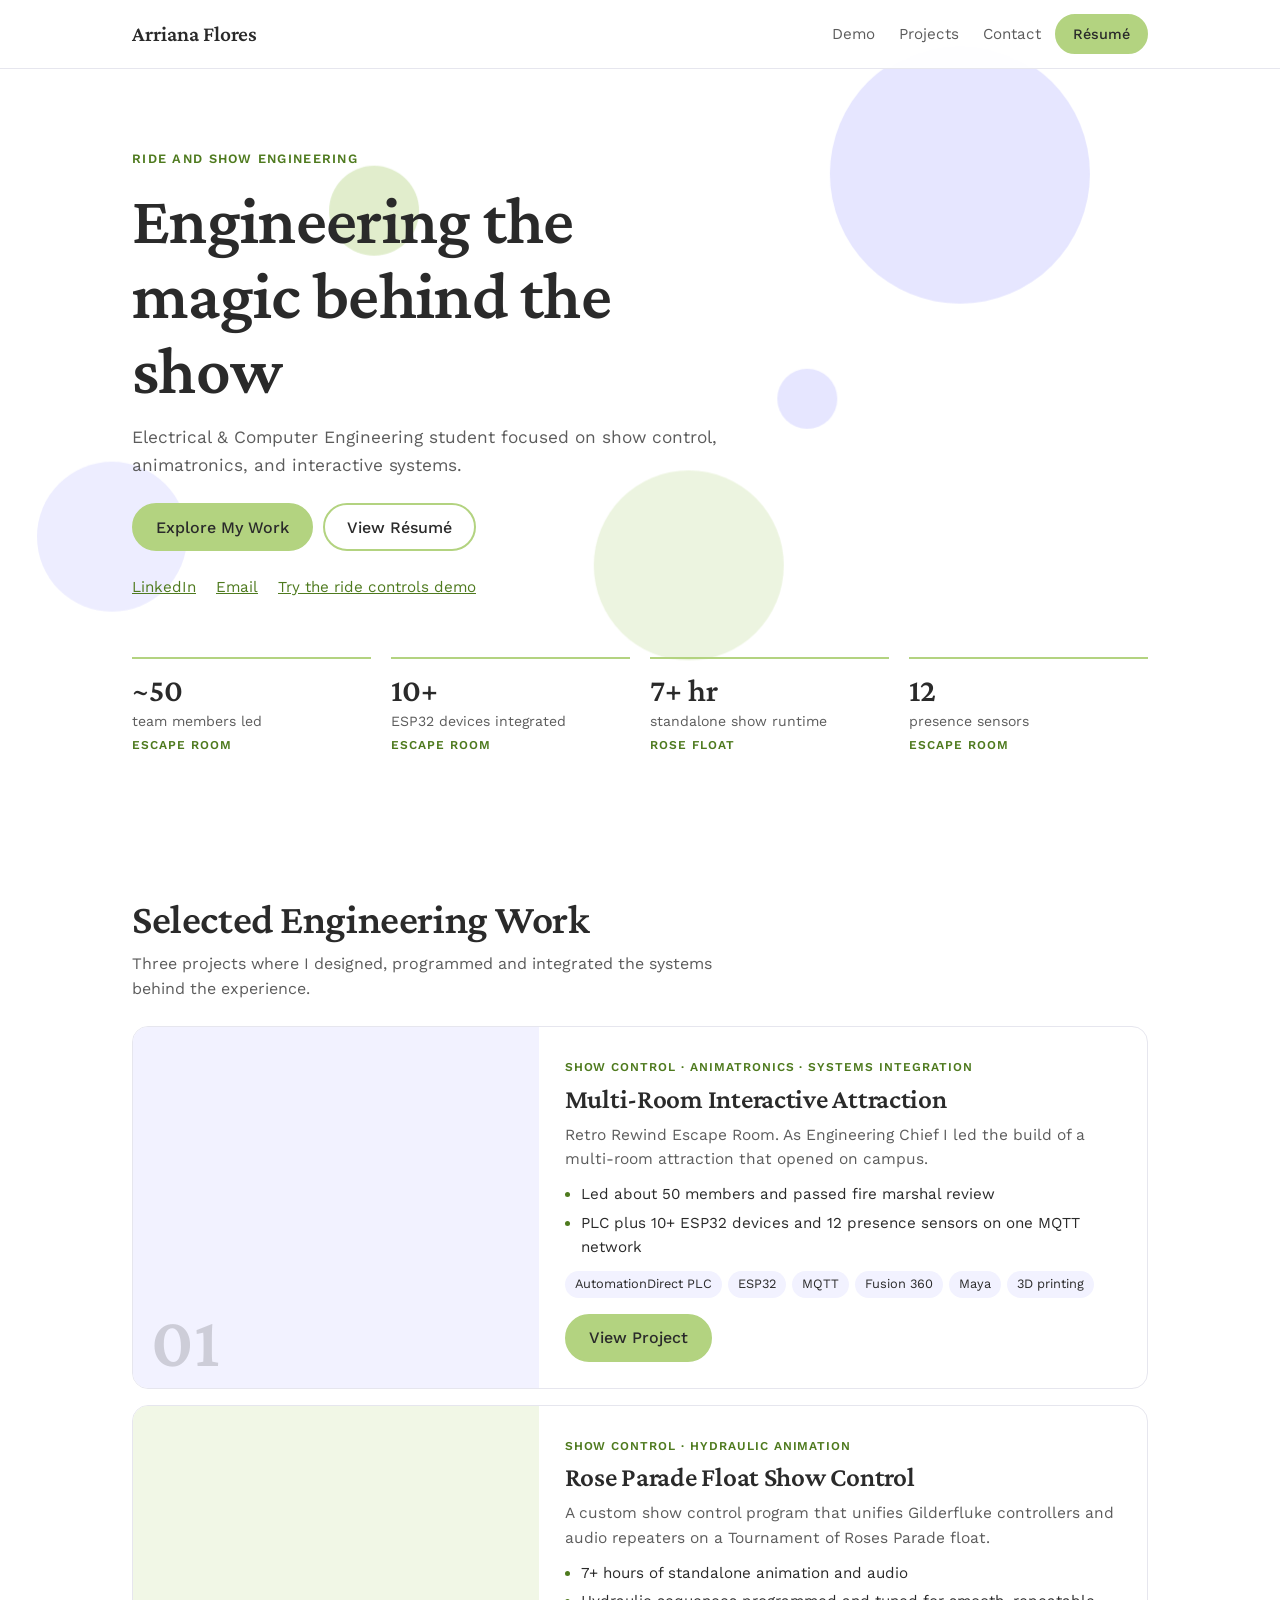
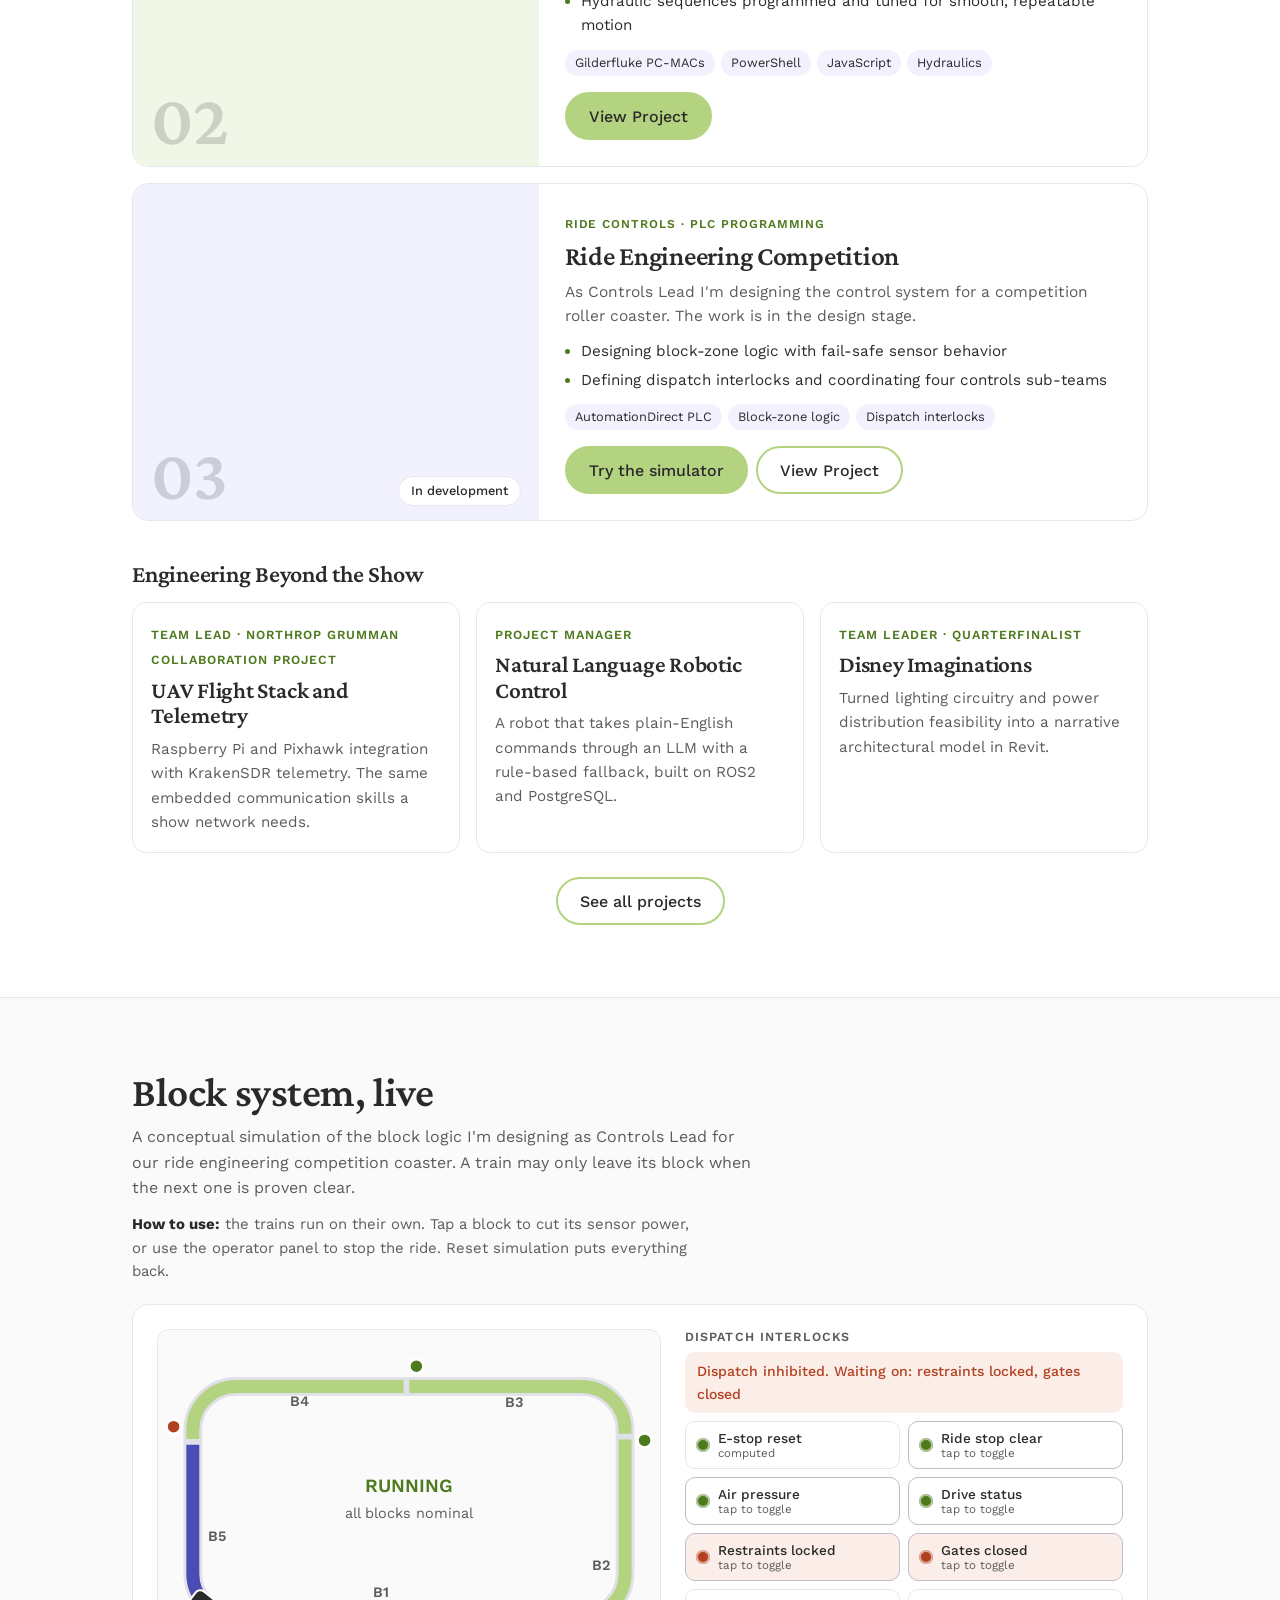
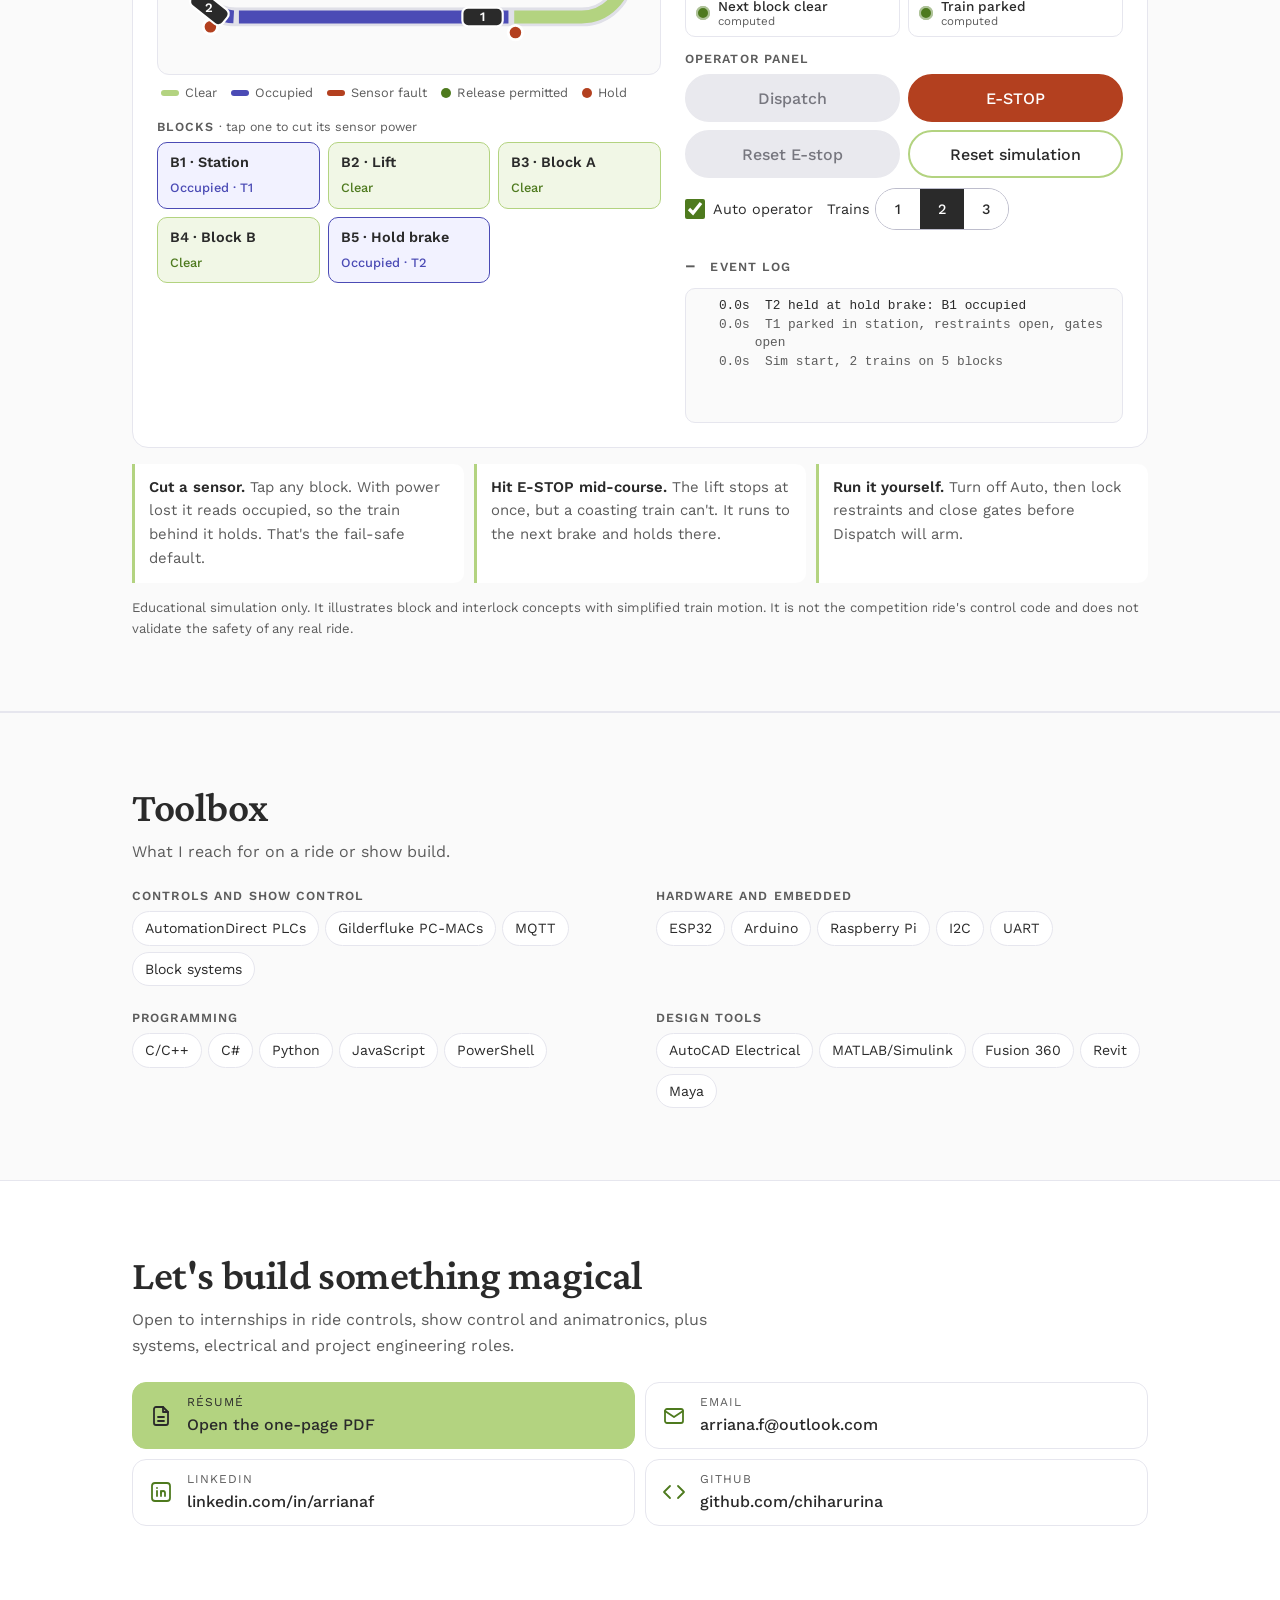
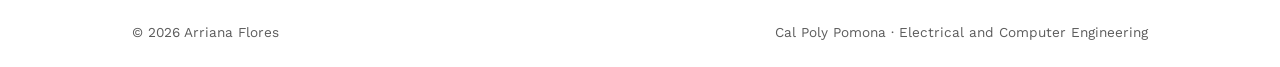
==== commit 898a3f0f: "Remove line under magic" ====
--- a/index.html
+++ b/index.html
@@ -62,24 +62,21 @@
         .btn {
             display: inline-flex; align-items: center; justify-content: center; gap: 8px;
             min-height: 48px; padding: 0 22px;
-            border-radius: 999px; border: 2px solid var(--green-ink);
-            background: var(--green-ink); color: var(--white);
+            border-radius: 999px; border: 2px solid var(--green);
+            background: var(--green); color: var(--text-dark);
             font: 500 1rem 'Work Sans', sans-serif; text-decoration: none; cursor: pointer;
         }
-        .btn:hover { background: #3F6417; border-color: #3F6417; }
-        .btn.ghost { background: var(--white); color: var(--green-ink); }
+        .btn:hover { background: #A3C76C; border-color: #A3C76C; }
+        .btn.ghost { background: var(--white); color: var(--text-dark); }
         .btn.ghost:hover { background: var(--green-wash); }
         .btn.small { min-height: 40px; padding: 0 16px; font-size: 0.9rem; }
         .btn svg { flex: none; }
 
         /* Hero */
-        .hero { position: relative; padding: 40px 0 36px; overflow: hidden; }
-        .hero::before, .hero::after { content: ''; position: absolute; border-radius: 50%; background: var(--periwinkle); z-index: -1; }
-        .hero::before { width: 220px; height: 220px; top: -90px; right: -80px; opacity: 0.55; }
-        .hero::after { width: 120px; height: 120px; bottom: -50px; left: -50px; opacity: 0.35; }
+        .hero { position: relative; padding: 40px 0 36px; }
         .eyebrow { font-size: 0.8rem; font-weight: 600; letter-spacing: 0.1em; text-transform: uppercase; color: var(--green-ink); margin-bottom: 14px; }
         .hero h1 { font-size: clamp(2.5rem, 9vw, 4.25rem); margin-bottom: 16px; max-width: 14ch; }
-        .hero h1 em { font-style: normal; color: var(--green-ink); }
+        .hero h1 em { font-style: normal; }
         .hero p.lead { font-size: 1.08rem; color: var(--text-light); max-width: 56ch; margin-bottom: 24px; }
         .hero-actions { display: flex; flex-wrap: wrap; gap: 10px; }
         .hero-actions .btn { flex: 1 1 150px; }
@@ -113,7 +110,7 @@
         .wins-list li::marker { color: var(--green-ink); }
         .feature-actions { display: flex; flex-wrap: wrap; gap: 8px; margin-top: 16px; }
         .feature-actions .btn { flex: 1 1 140px; }
-        @media (hover: hover) { .feature { transition: border-color 0.2s, box-shadow 0.2s; } .feature:hover { border-color: var(--green-ink); box-shadow: 0 6px 20px rgba(0, 0, 0, 0.06); } }
+        @media (hover: hover) { .feature { transition: border-color 0.2s, box-shadow 0.2s; } .feature:hover { border-color: var(--green); box-shadow: 0 6px 20px rgba(0, 0, 0, 0.06); } }
         h3.beyond { font-size: 1.5rem; margin: 40px 0 14px; }
 
         .howto { font-size: 0.93rem; color: var(--text-light); max-width: 62ch; margin: -12px 0 20px; }
@@ -190,8 +187,8 @@
         .controls { display: grid; grid-template-columns: 1fr 1fr; gap: 8px; }
         .controls .btn { width: 100%; padding: 0 12px; }
         .btn:disabled { background: #E9E9EE; border-color: #E9E9EE; color: #77777F; cursor: not-allowed; }
-        .btn.estop { background: var(--fault); border-color: var(--fault); }
-        .btn.estop:hover { background: #963519; }
+        .btn.estop { background: var(--fault); border-color: var(--fault); color: var(--white); }
+        .btn.estop:hover { background: #963519; border-color: #963519; }
         .btn.estop[aria-pressed="true"] { box-shadow: inset 0 0 0 3px var(--white), 0 0 0 2px var(--fault); }
         .row { display: flex; flex-wrap: wrap; align-items: center; gap: 8px 14px; margin-top: 10px; font-size: 0.9rem; }
         .seg-ctl { display: inline-flex; border: 1.5px solid #BDBDCC; border-radius: 999px; overflow: hidden; }
@@ -212,7 +209,7 @@
         /* Work */
         .work-grid { display: grid; gap: 12px; }
         .work-card { display: block; padding: 18px; border: 1px solid var(--line); border-radius: 14px; background: var(--white); text-decoration: none; color: inherit; }
-        .work-card:hover { border-color: var(--green-ink); }
+        .work-card:hover { border-color: var(--green); box-shadow: 0 0 0 1px var(--green); }
         .work-card .role { font-size: 0.78rem; font-weight: 600; letter-spacing: 0.08em; text-transform: uppercase; color: var(--green-ink); }
         .work-card h3 { font-size: 1.45rem; margin: 6px 0 8px; }
         .work-card p { font-size: 0.95rem; color: var(--text-light); }
@@ -230,12 +227,12 @@
         .contact h2 { margin-bottom: 8px; }
         .contact-list { display: grid; gap: 10px; margin-top: 20px; }
         .contact-item { display: flex; align-items: center; gap: 14px; min-height: 60px; padding: 10px 16px; border: 1px solid var(--line); border-radius: 14px; background: var(--white); text-decoration: none; color: var(--text-dark); }
-        .contact-item:hover { border-color: var(--green-ink); }
+        .contact-item:hover { border-color: var(--green); box-shadow: 0 0 0 1px var(--green); }
         .contact-item svg { flex: none; color: var(--green-ink); }
         .contact-item small { display: block; font-size: 0.75rem; letter-spacing: 0.08em; text-transform: uppercase; color: var(--text-light); }
         .contact-item b { font-weight: 500; overflow-wrap: anywhere; }
-        .contact-item.primary { background: var(--green-ink); border-color: var(--green-ink); color: var(--white); }
-        .contact-item.primary svg, .contact-item.primary small { color: var(--white); }
+        .contact-item.primary { background: var(--green); border-color: var(--green); color: var(--text-dark); }
+        .contact-item.primary svg, .contact-item.primary small { color: var(--text-dark); }
 
         footer { padding: 24px 0; font-size: 0.85rem; color: var(--text-light); }
         .footer-content { display: flex; flex-wrap: wrap; gap: 4px 16px; justify-content: space-between; }
@@ -259,7 +256,6 @@
             .container { padding: 0 32px; }
             .header-content { height: 68px; }
             .hero { padding: 80px 0 56px; }
-            .hero::before { width: 380px; height: 380px; top: -140px; right: -100px; }
             .hero-actions .btn { flex: 0 0 auto; }
             .facts { grid-template-columns: repeat(4, 1fr); margin-top: 48px; }
             .section { padding: 72px 0; }
@@ -289,7 +285,7 @@
                         <li><a href="#demo">Demo</a></li>
                         <li><a href="projects.html">Projects</a></li>
                         <li class="desk"><a href="#contact">Contact</a></li>
-                        <li class="desk"><a href="resume.pdf" target="_blank" rel="noopener" class="btn small" style="color:#fff">Résumé</a></li>
+                        <li class="desk"><a href="resume.pdf" target="_blank" rel="noopener" class="btn small">Résumé</a></li>
                     </ul>
                 </nav>
             </div>
@@ -515,6 +511,7 @@
         <a class="btn ghost" href="https://linkedin.com/in/arrianaf" target="_blank" rel="noopener">LinkedIn</a>
     </div>
 
+    <script src="fx.js"></script>
     <script>
     // ========== BLOCK SYSTEM DEMO ==========
     // Five blocks in a loop. Each block ends at a stopping device (station brakes, lift,
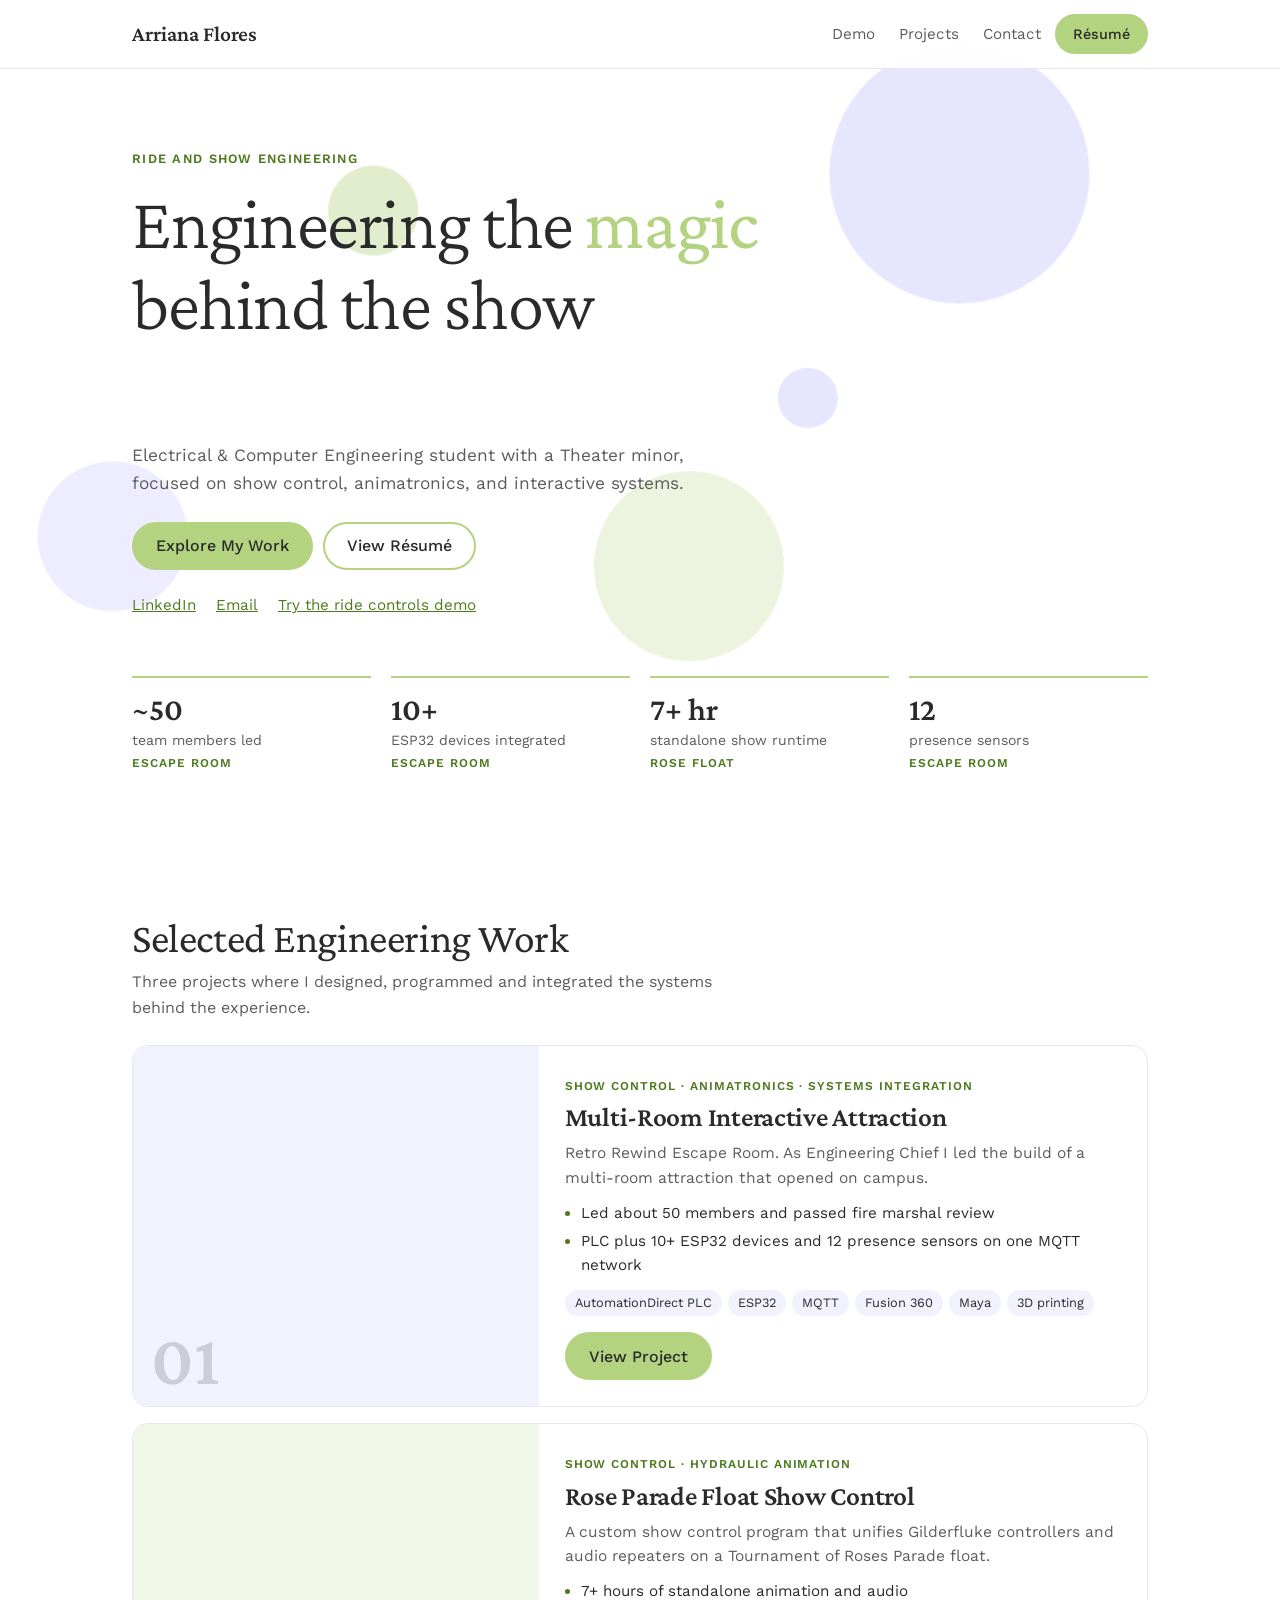
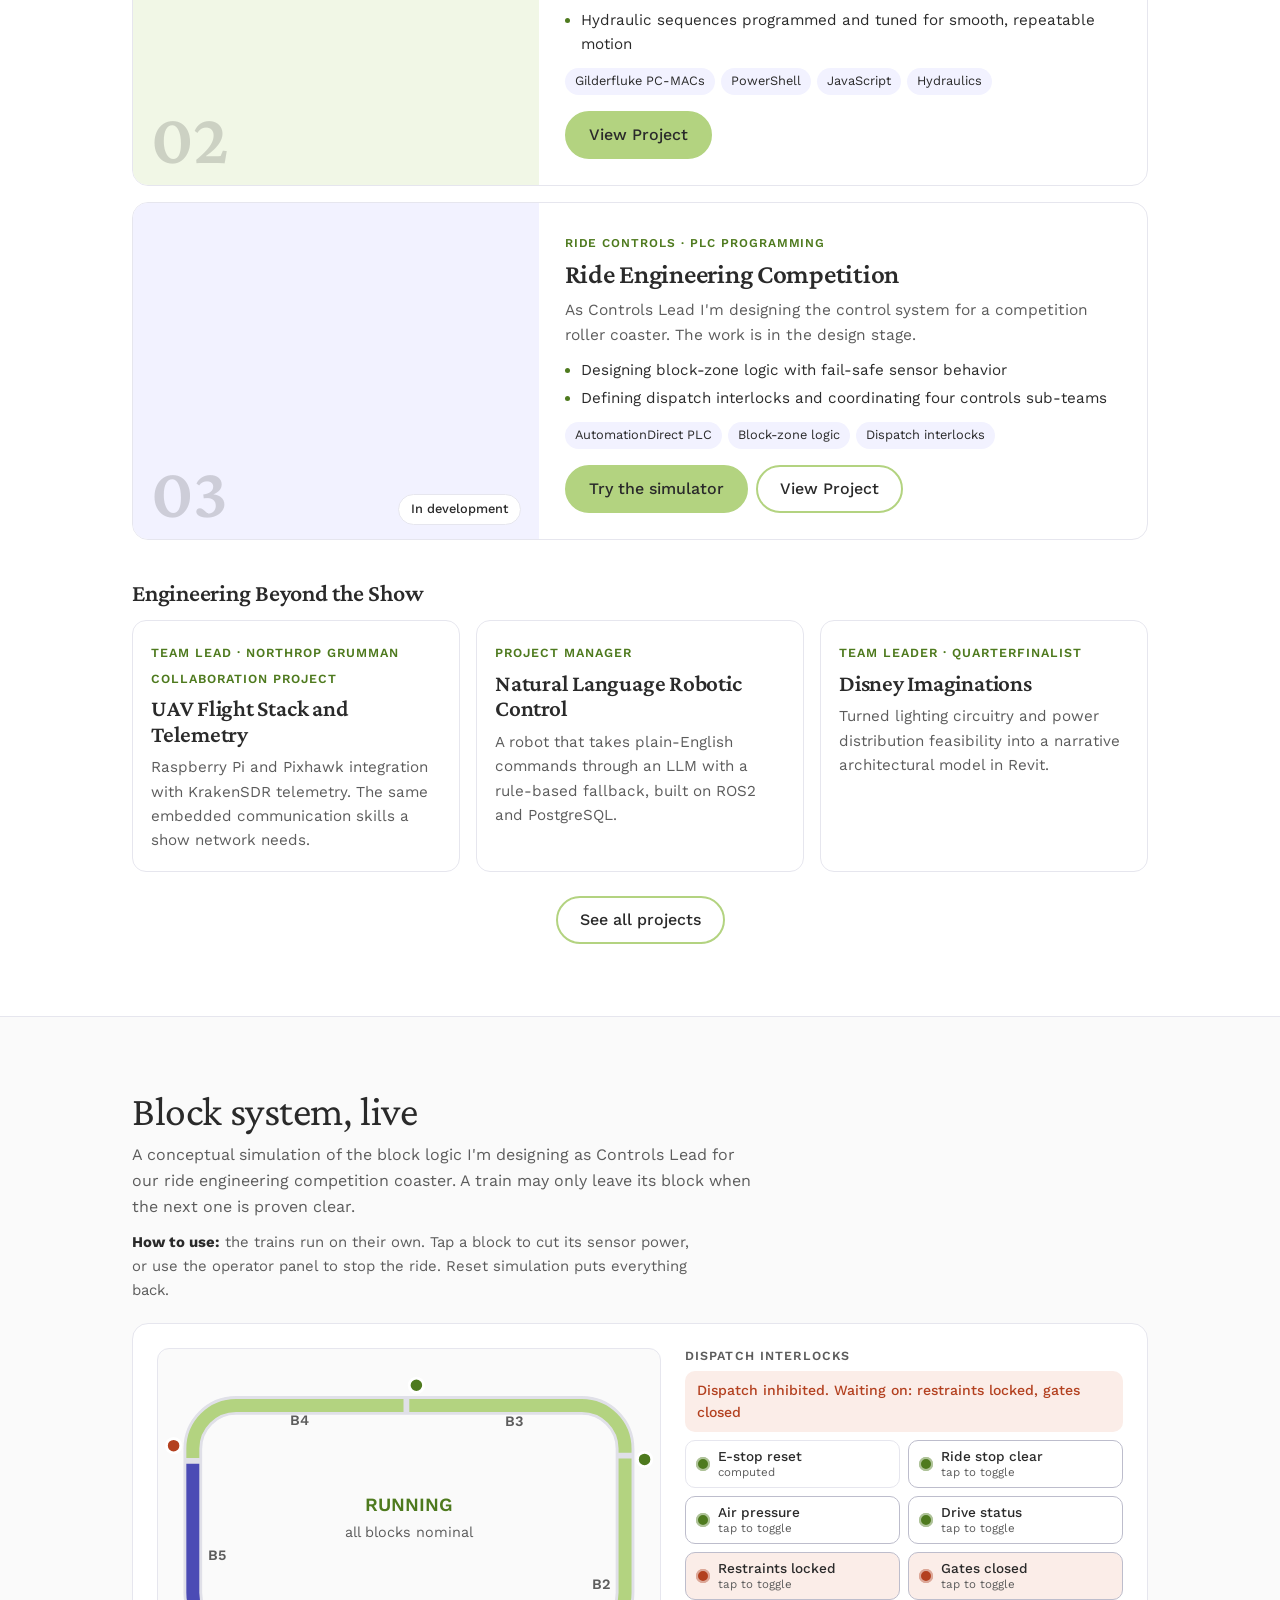
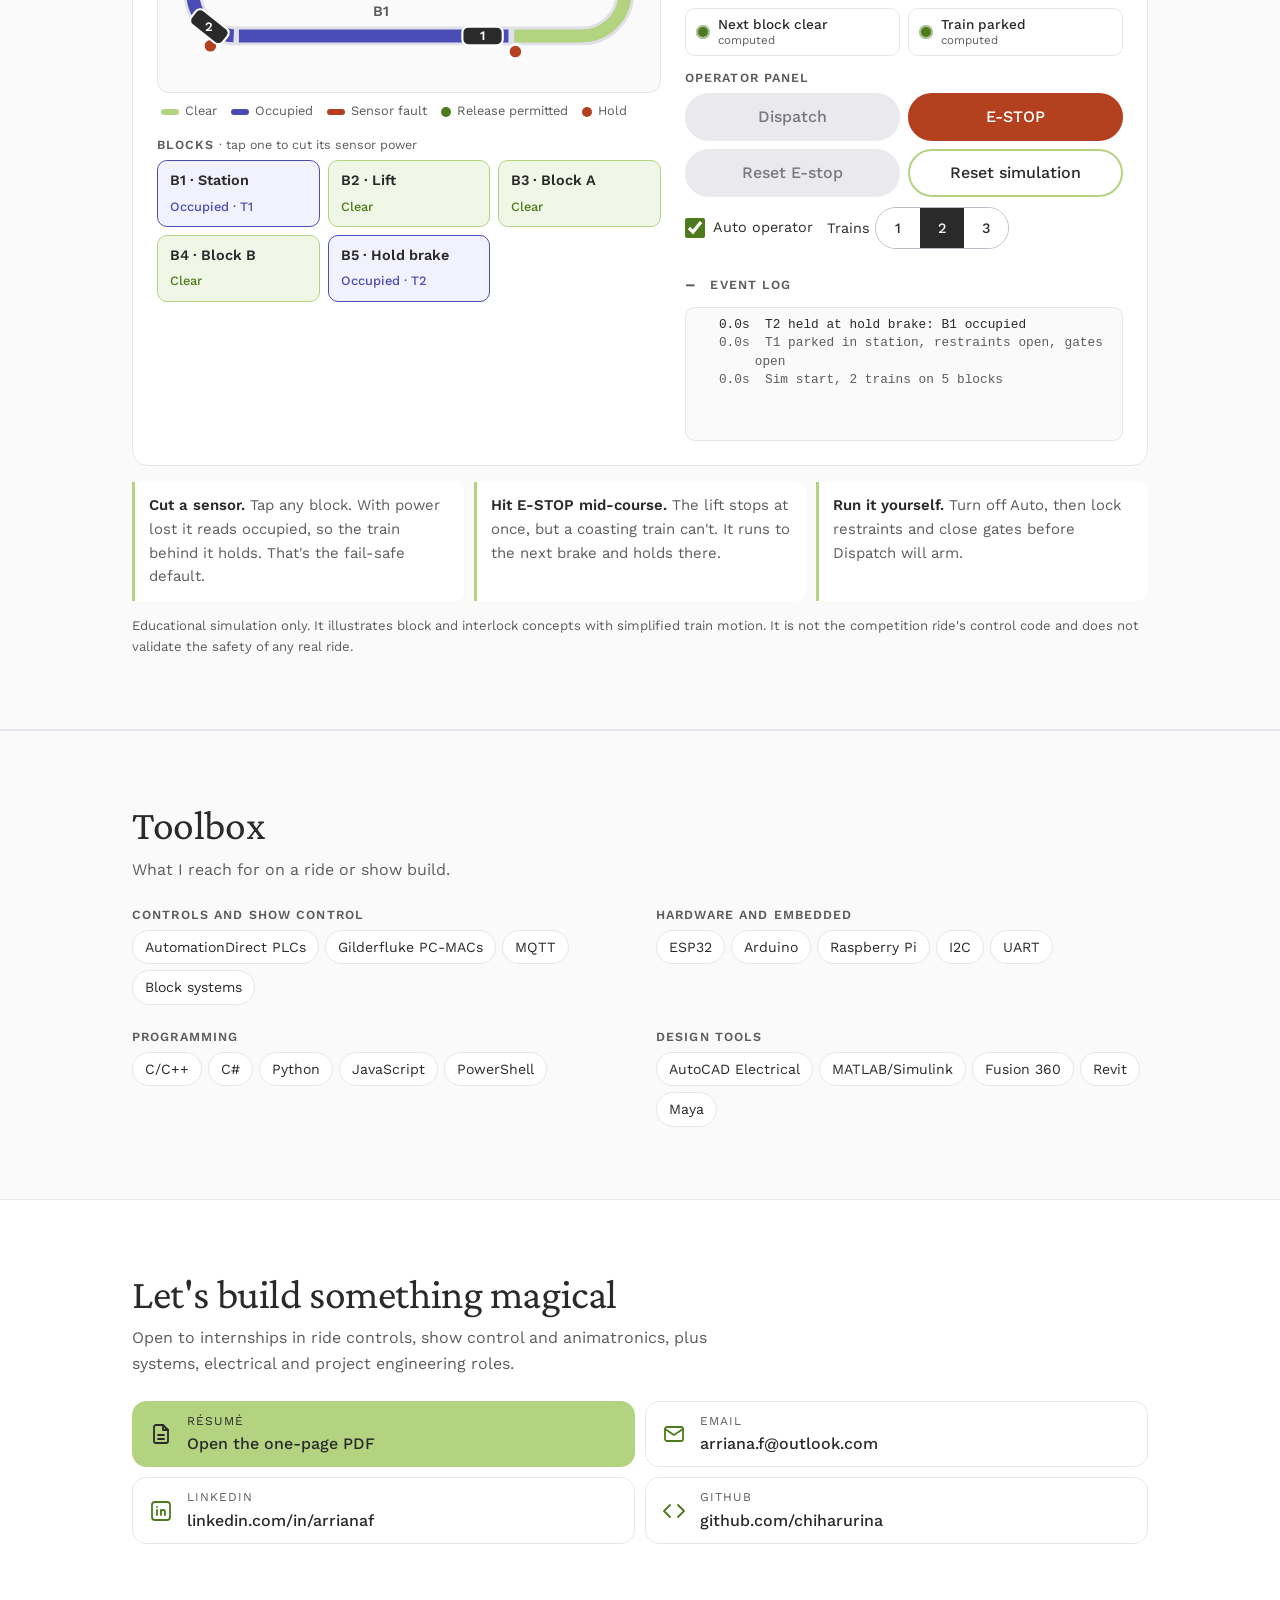
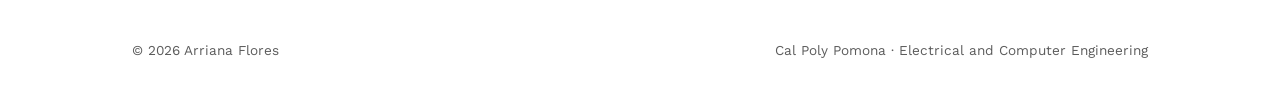
==== commit d19ae141: "Rotating headline" ====
--- a/index.html
+++ b/index.html
@@ -7,7 +7,7 @@
     <meta name="description" content="Arriana Flores. Ride controls, show control and animatronics. Electrical and Computer Engineering at Cal Poly Pomona.">
     <link rel="preconnect" href="https://fonts.googleapis.com">
     <link rel="preconnect" href="https://fonts.gstatic.com" crossorigin>
-    <link href="https://fonts.googleapis.com/css2?family=Crimson+Pro:wght@400;600&family=Work+Sans:wght@400;500;600&display=swap" rel="stylesheet">
+    <link href="https://fonts.googleapis.com/css2?family=Crimson+Pro:wght@300;400;600&family=Work+Sans:wght@400;500;600&display=swap" rel="stylesheet">
     <style>
         :root {
             --green: #B3D380;
@@ -75,8 +75,11 @@
         /* Hero */
         .hero { position: relative; padding: 40px 0 36px; }
         .eyebrow { font-size: 0.8rem; font-weight: 600; letter-spacing: 0.1em; text-transform: uppercase; color: var(--green-ink); margin-bottom: 14px; }
-        .hero h1 { font-size: clamp(2.5rem, 9vw, 4.25rem); margin-bottom: 16px; max-width: 14ch; }
-        .hero h1 em { font-style: normal; }
+        .hero h1 { font-size: clamp(2.7rem, 9.5vw, 4.6rem); font-weight: 300; letter-spacing: -0.02em; margin-bottom: 16px; max-width: 16ch; }
+        .hero h1 em { font-style: normal; font-weight: 400; color: var(--green); }
+        .hero h1 { min-height: 3.3em; }
+        #hero-line { display: block; transition: opacity 0.45s ease; }
+        #hero-line.out { opacity: 0; }
         .hero p.lead { font-size: 1.08rem; color: var(--text-light); max-width: 56ch; margin-bottom: 24px; }
         .hero-actions { display: flex; flex-wrap: wrap; gap: 10px; }
         .hero-actions .btn { flex: 1 1 150px; }
@@ -126,7 +129,7 @@
         /* Sections */
         .section { padding: 48px 0; }
         .section.tint { background: var(--off-white); border-top: 1px solid var(--line); border-bottom: 1px solid var(--line); }
-        .section h2 { font-size: clamp(1.9rem, 6vw, 2.6rem); margin-bottom: 8px; }
+        .section h2 { font-size: clamp(1.9rem, 6vw, 2.6rem); font-weight: 400; margin-bottom: 8px; }
         .section .sub { color: var(--text-light); max-width: 62ch; margin-bottom: 24px; }
 
         /* ===== Block system demo ===== */
@@ -296,8 +299,8 @@
         <section class="hero">
             <div class="container">
                 <p class="eyebrow">Ride and Show Engineering</p>
-                <h1>Engineering the <em>magic</em> behind the show</h1>
-                <p class="lead">Electrical &amp; Computer Engineering student focused on show control, animatronics, and interactive systems.</p>
+                <h1 aria-label="Engineering the magic behind the show"><span aria-hidden="true" id="hero-line">Engineering the <em>magic</em> behind the show</span></h1>
+                <p class="lead">Electrical &amp; Computer Engineering student with a Theater minor, focused on show control, animatronics, and interactive systems.</p>
                 <div class="hero-actions">
                     <a href="#work" class="btn">Explore My Work</a>
                     <a href="resume.pdf" target="_blank" rel="noopener" class="btn ghost">View Résumé</a>
@@ -802,6 +805,26 @@
         if (window.matchMedia('(min-width: 980px)').matches) $('bs-logbox').open = true;
         if (window.matchMedia('(prefers-reduced-motion: reduce)').matches) $('bs-auto').checked = false;
 
+        // Hero: the headline switches to another line about me every 3 seconds.
+        // Edit this list to change the lines. <em> marks the green word.
+        (() => {
+            const el = $('hero-line');
+            if (!el || window.matchMedia('(prefers-reduced-motion: reduce)').matches) return;
+            const lines = [
+                'Engineering the <em>magic</em> behind the show',
+                'Programming the <em>cues</em> that run the show',
+                'Building <em>animatronics</em> that come alive',
+                'Designing <em>controls</em> that keep rides safe',
+                'Bringing <em>theater</em> into engineering'
+            ];
+            let i = 0;
+            setInterval(() => {
+                if (document.hidden) return;
+                el.classList.add('out');
+                setTimeout(() => { i = (i + 1) % lines.length; el.innerHTML = lines[i]; el.classList.remove('out'); }, 450);
+            }, 3000);
+        })();
+
         // Featured card photos
         document.querySelectorAll('.feature-media').forEach(m => {
             const src = (m.dataset.photo || '').trim();
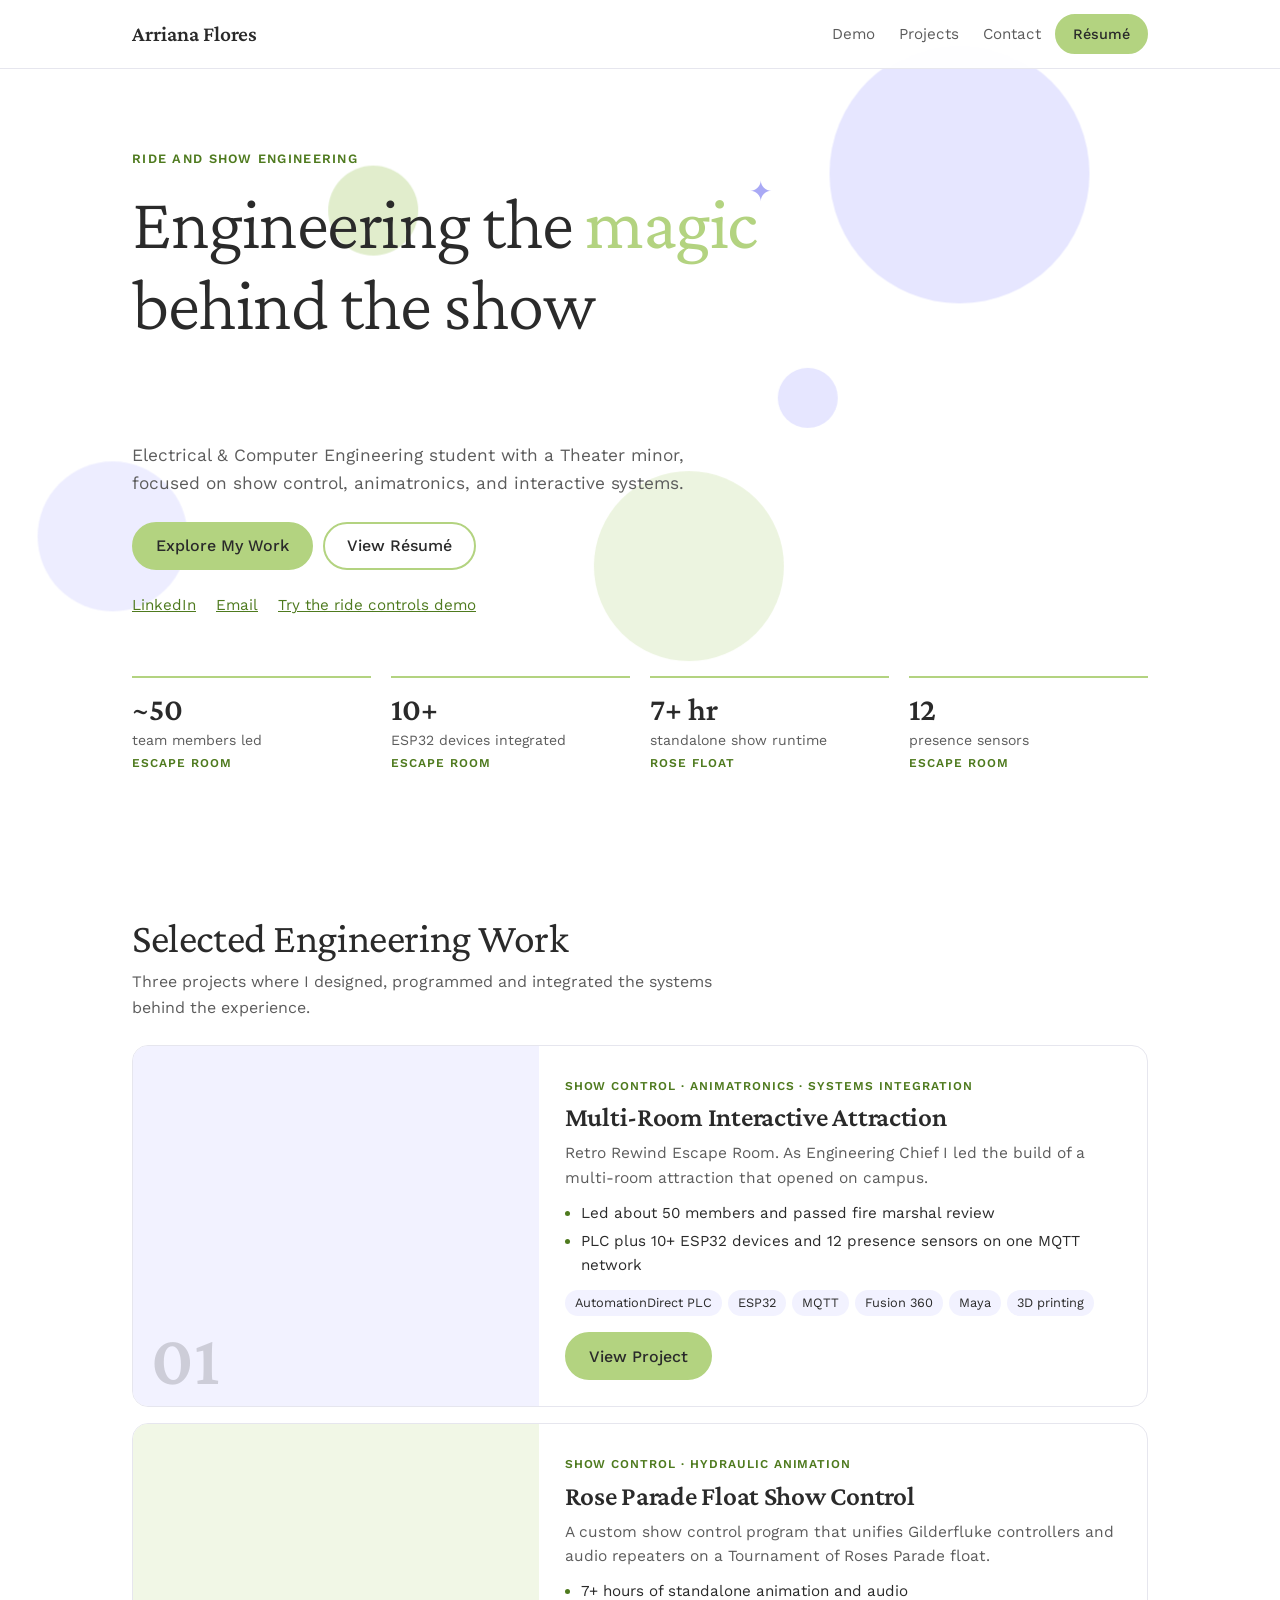
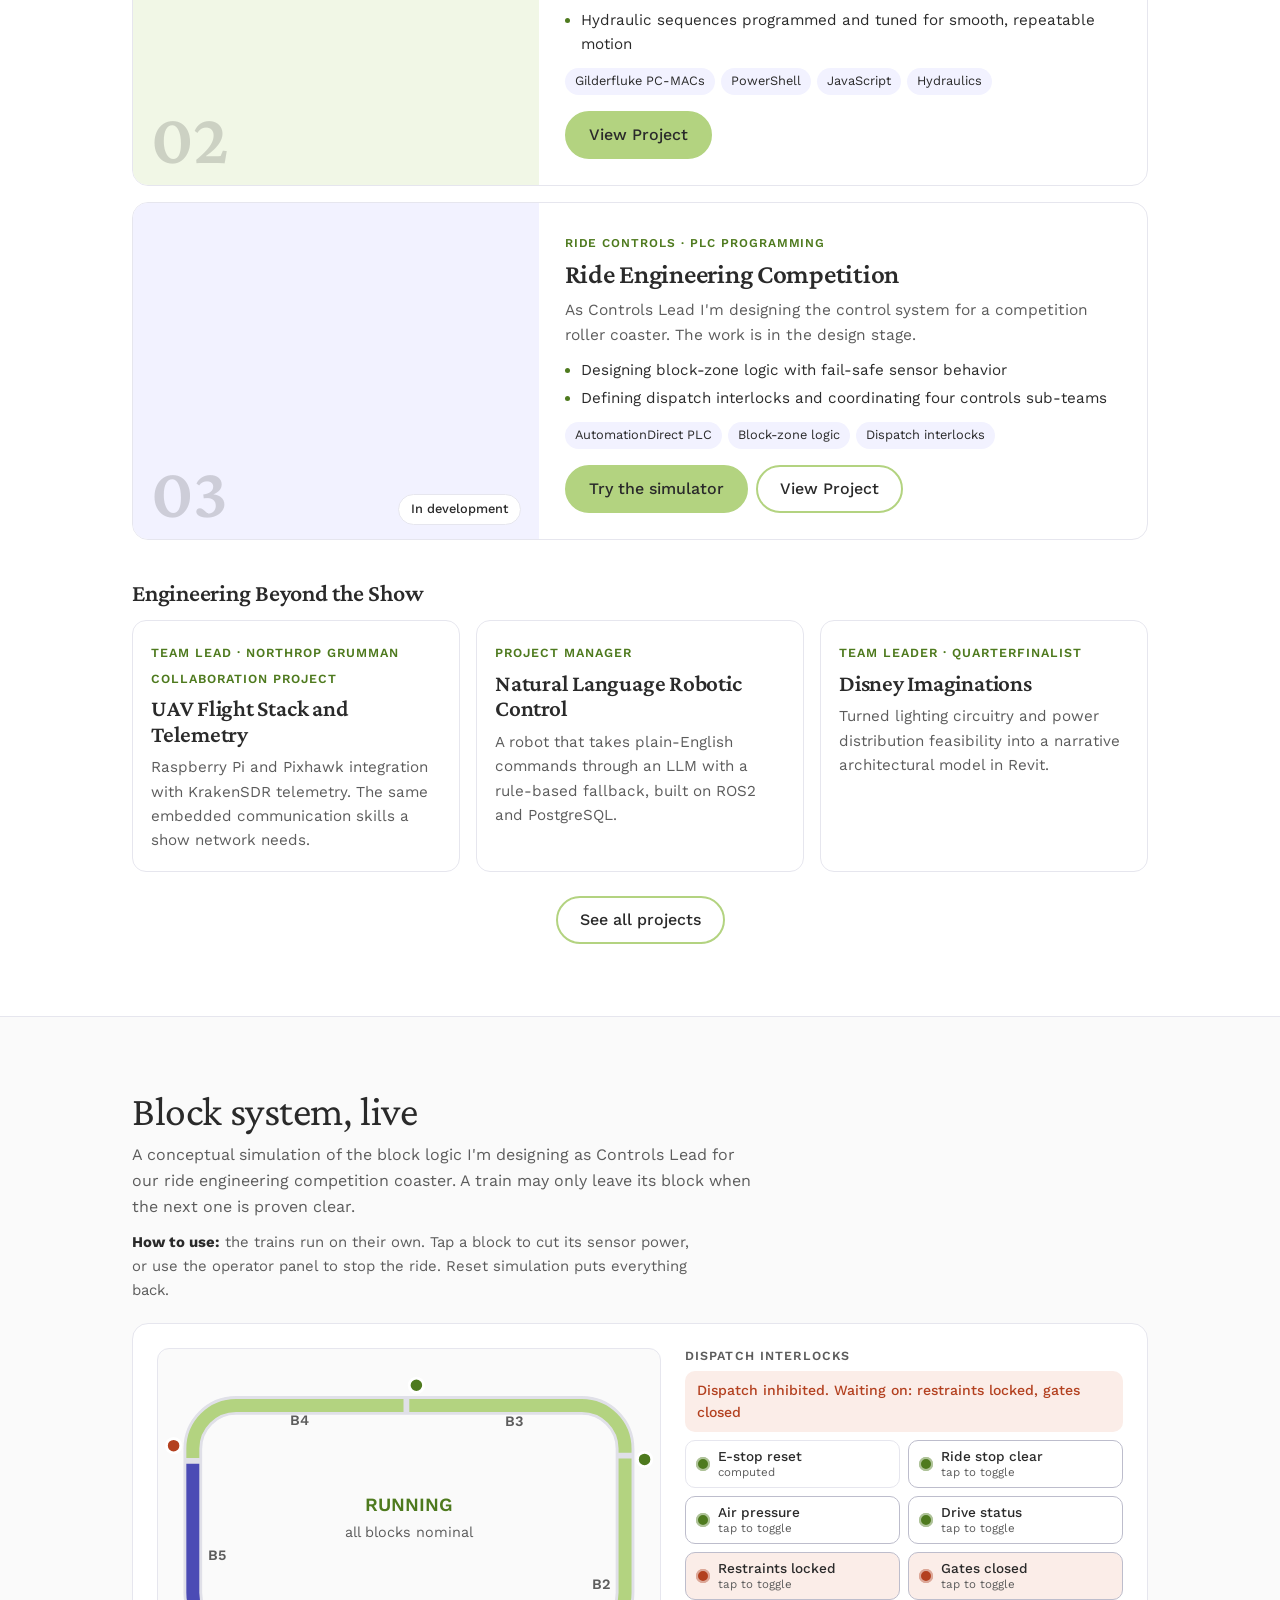
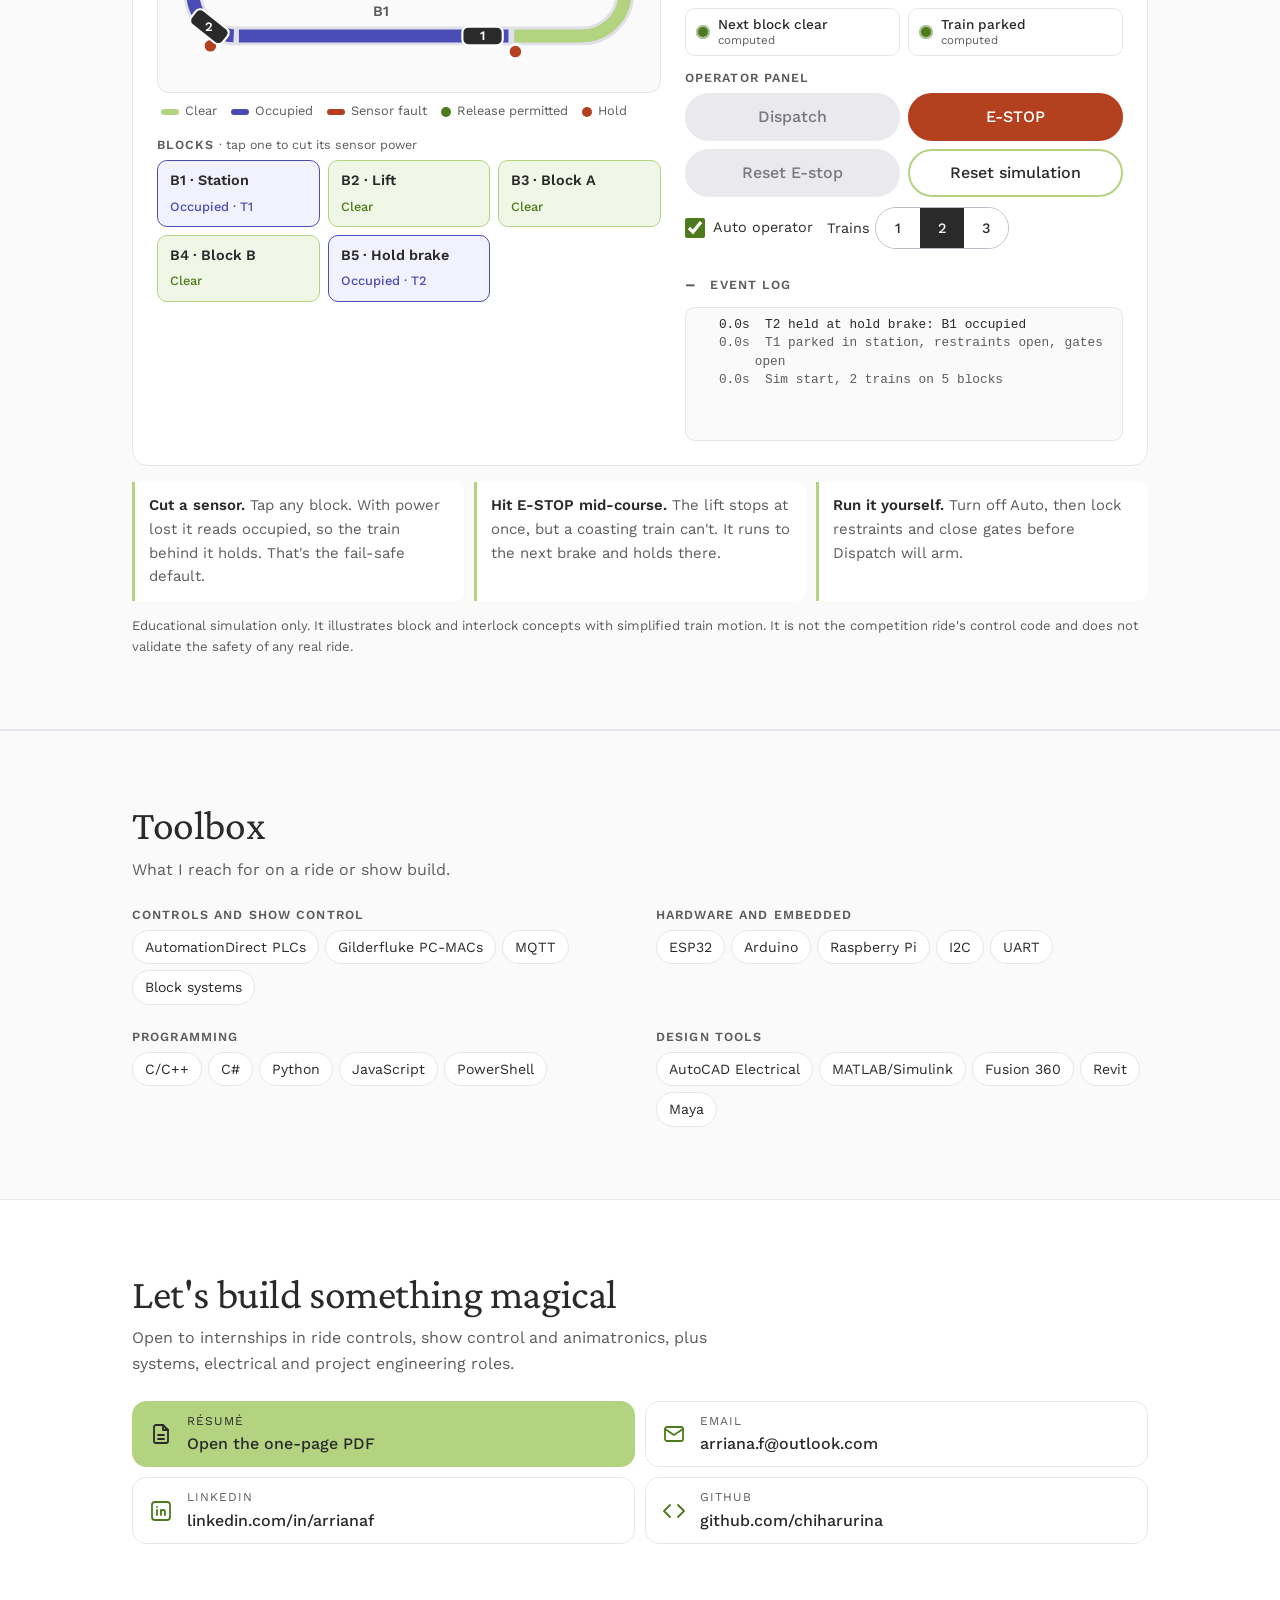
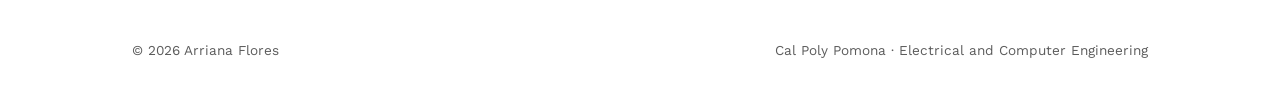
==== commit dc5c0d07: "Whimsical headline transition" ====
--- a/index.html
+++ b/index.html
@@ -78,8 +78,10 @@
         .hero h1 { font-size: clamp(2.7rem, 9.5vw, 4.6rem); font-weight: 300; letter-spacing: -0.02em; margin-bottom: 16px; max-width: 16ch; }
         .hero h1 em { font-style: normal; font-weight: 400; color: var(--green); }
         .hero h1 { min-height: 3.3em; }
-        #hero-line { display: block; transition: opacity 0.45s ease; }
-        #hero-line.out { opacity: 0; }
+        #hero-line { display: block; }
+        #hero-line .w { display: inline-block; position: relative; will-change: transform, opacity; }
+        #hero-line em.w::after { content: '\2726'; position: absolute; top: -0.2em; right: -0.5em; font-size: 0.38em; color: #A9A9F5; animation: twinkle 1.1s 0.55s cubic-bezier(0.34, 1.56, 0.64, 1) backwards; }
+        @keyframes twinkle { 0% { transform: scale(0) rotate(-90deg); opacity: 0; } 60% { transform: scale(1.5) rotate(20deg); opacity: 1; } 100% { transform: scale(1) rotate(0); opacity: 1; } }
         .hero p.lead { font-size: 1.08rem; color: var(--text-light); max-width: 56ch; margin-bottom: 24px; }
         .hero-actions { display: flex; flex-wrap: wrap; gap: 10px; }
         .hero-actions .btn { flex: 1 1 150px; }
@@ -806,23 +808,43 @@
         if (window.matchMedia('(prefers-reduced-motion: reduce)').matches) $('bs-auto').checked = false;
 
         // Hero: the headline switches to another line about me every 3 seconds.
-        // Edit this list to change the lines. <em> marks the green word.
+        // Edit this list to change the lines. Put *stars* around the green word.
         (() => {
             const el = $('hero-line');
-            if (!el || window.matchMedia('(prefers-reduced-motion: reduce)').matches) return;
+            if (!el || !el.animate || window.matchMedia('(prefers-reduced-motion: reduce)').matches) return;
             const lines = [
-                'Engineering the <em>magic</em> behind the show',
-                'Programming the <em>cues</em> that run the show',
-                'Building <em>animatronics</em> that come alive',
-                'Designing <em>controls</em> that keep rides safe',
-                'Bringing <em>theater</em> into engineering'
+                'Engineering the *magic* behind the show',
+                'Programming the *cues* that run the show',
+                'Building *animatronics* that come alive',
+                'Designing *controls* that keep rides safe',
+                'Bringing *theater* into engineering'
             ];
-            let i = 0;
-            setInterval(() => {
-                if (document.hidden) return;
-                el.classList.add('out');
-                setTimeout(() => { i = (i + 1) % lines.length; el.innerHTML = lines[i]; el.classList.remove('out'); }, 450);
-            }, 3000);
+            const HOLD = 3000;
+            const render = line => {
+                el.innerHTML = line.split(' ').map(w => /^\*.*\*$/.test(w)
+                    ? `<em class="w">${w.slice(1, -1)}</em>` : `<span class="w">${w}</span>`).join(' ');
+                return [...el.querySelectorAll('.w')];
+            };
+            let i = 0, words = render(lines[0]);
+            const next = () => {
+                if (document.hidden) return setTimeout(next, 1000);
+                // Words float up and away one after another...
+                words.forEach((w, k) => w.animate(
+                    [{ opacity: 1, transform: 'none', filter: 'blur(0)' },
+                     { opacity: 0, transform: 'translateY(-0.45em) rotate(-6deg)', filter: 'blur(5px)' }],
+                    { duration: 420, delay: k * 55, easing: 'cubic-bezier(0.5, 0, 0.75, 0)', fill: 'forwards' }));
+                setTimeout(() => {
+                    // ...then the next line bounces in, word by word.
+                    i = (i + 1) % lines.length;
+                    words = render(lines[i]);
+                    words.forEach((w, k) => w.animate(
+                        [{ opacity: 0, transform: 'translateY(0.6em) rotate(7deg) scale(0.9)', filter: 'blur(5px)' },
+                         { opacity: 1, transform: 'none', filter: 'blur(0)' }],
+                        { duration: 750, delay: k * 85, easing: 'cubic-bezier(0.34, 1.56, 0.64, 1)', fill: 'backwards' }));
+                    setTimeout(next, HOLD + 750 + words.length * 85);
+                }, 420 + words.length * 55);
+            };
+            setTimeout(next, HOLD);
         })();
 
         // Featured card photos
